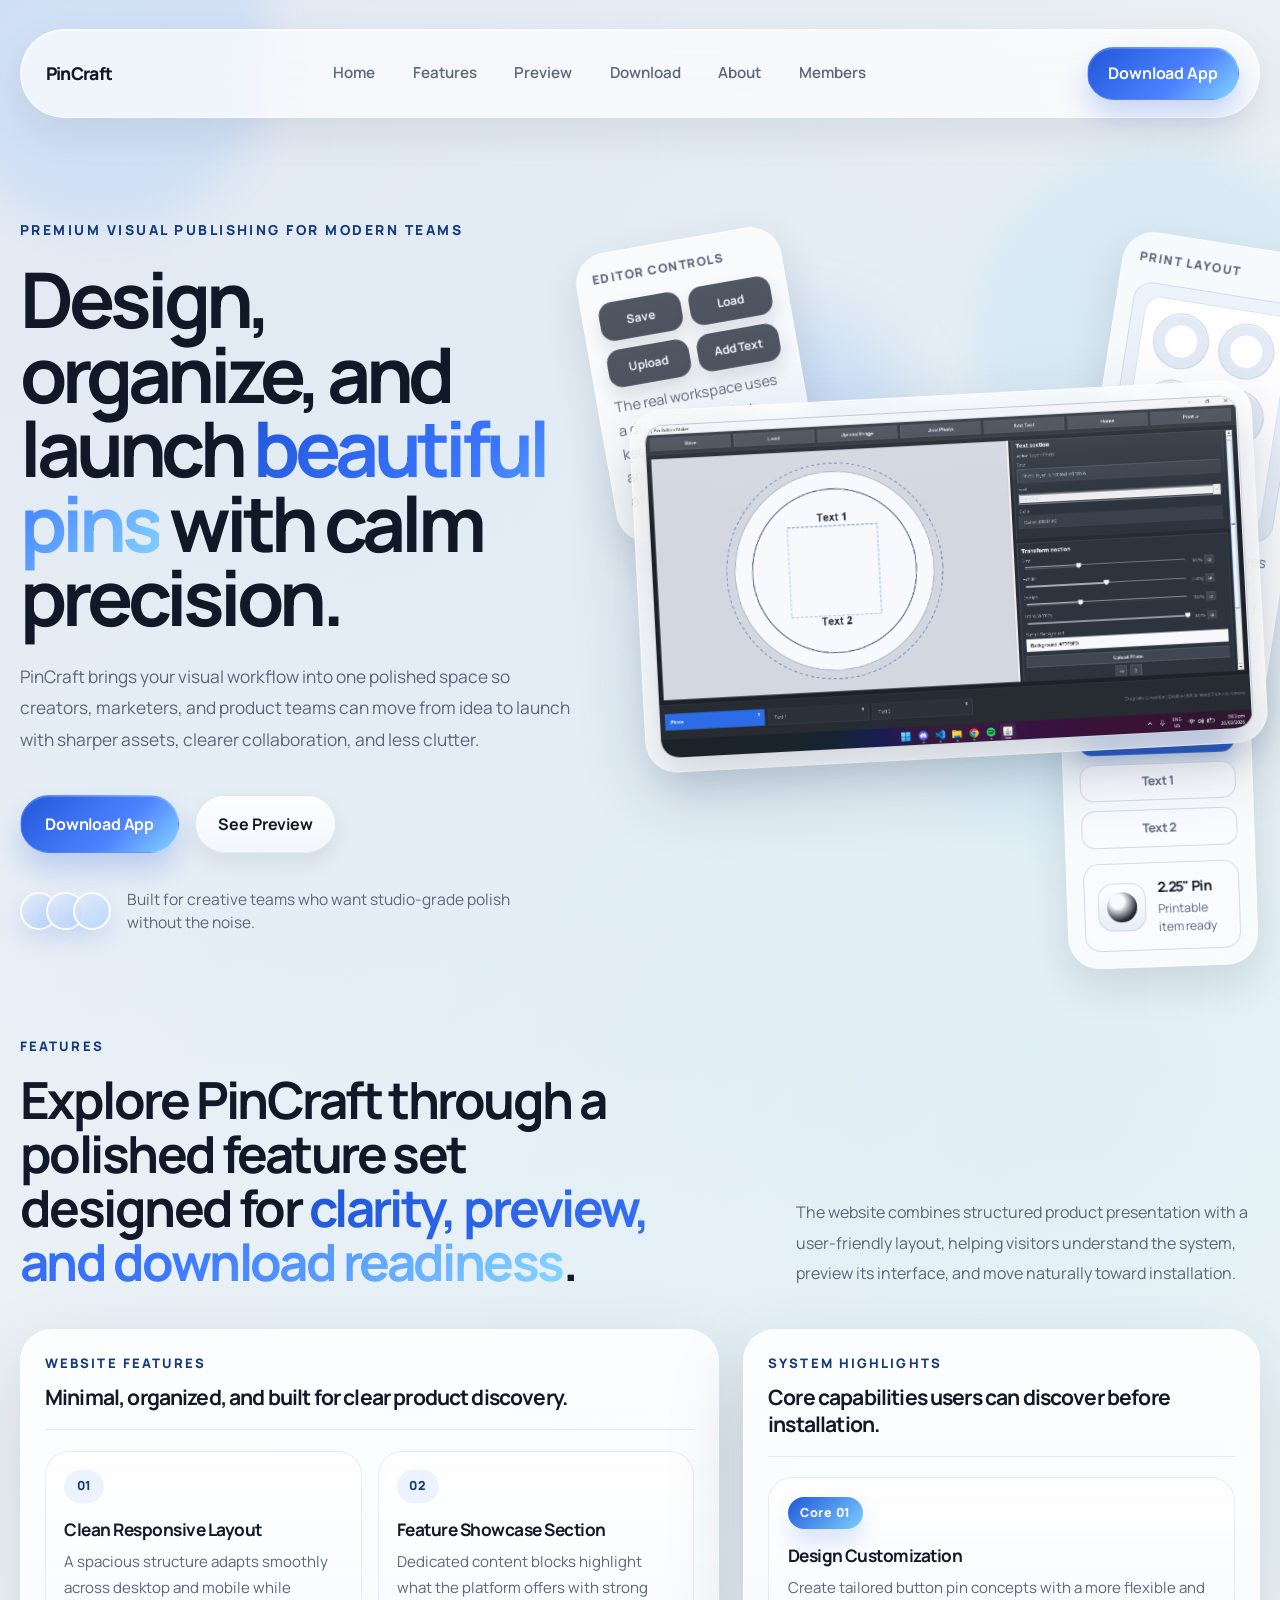
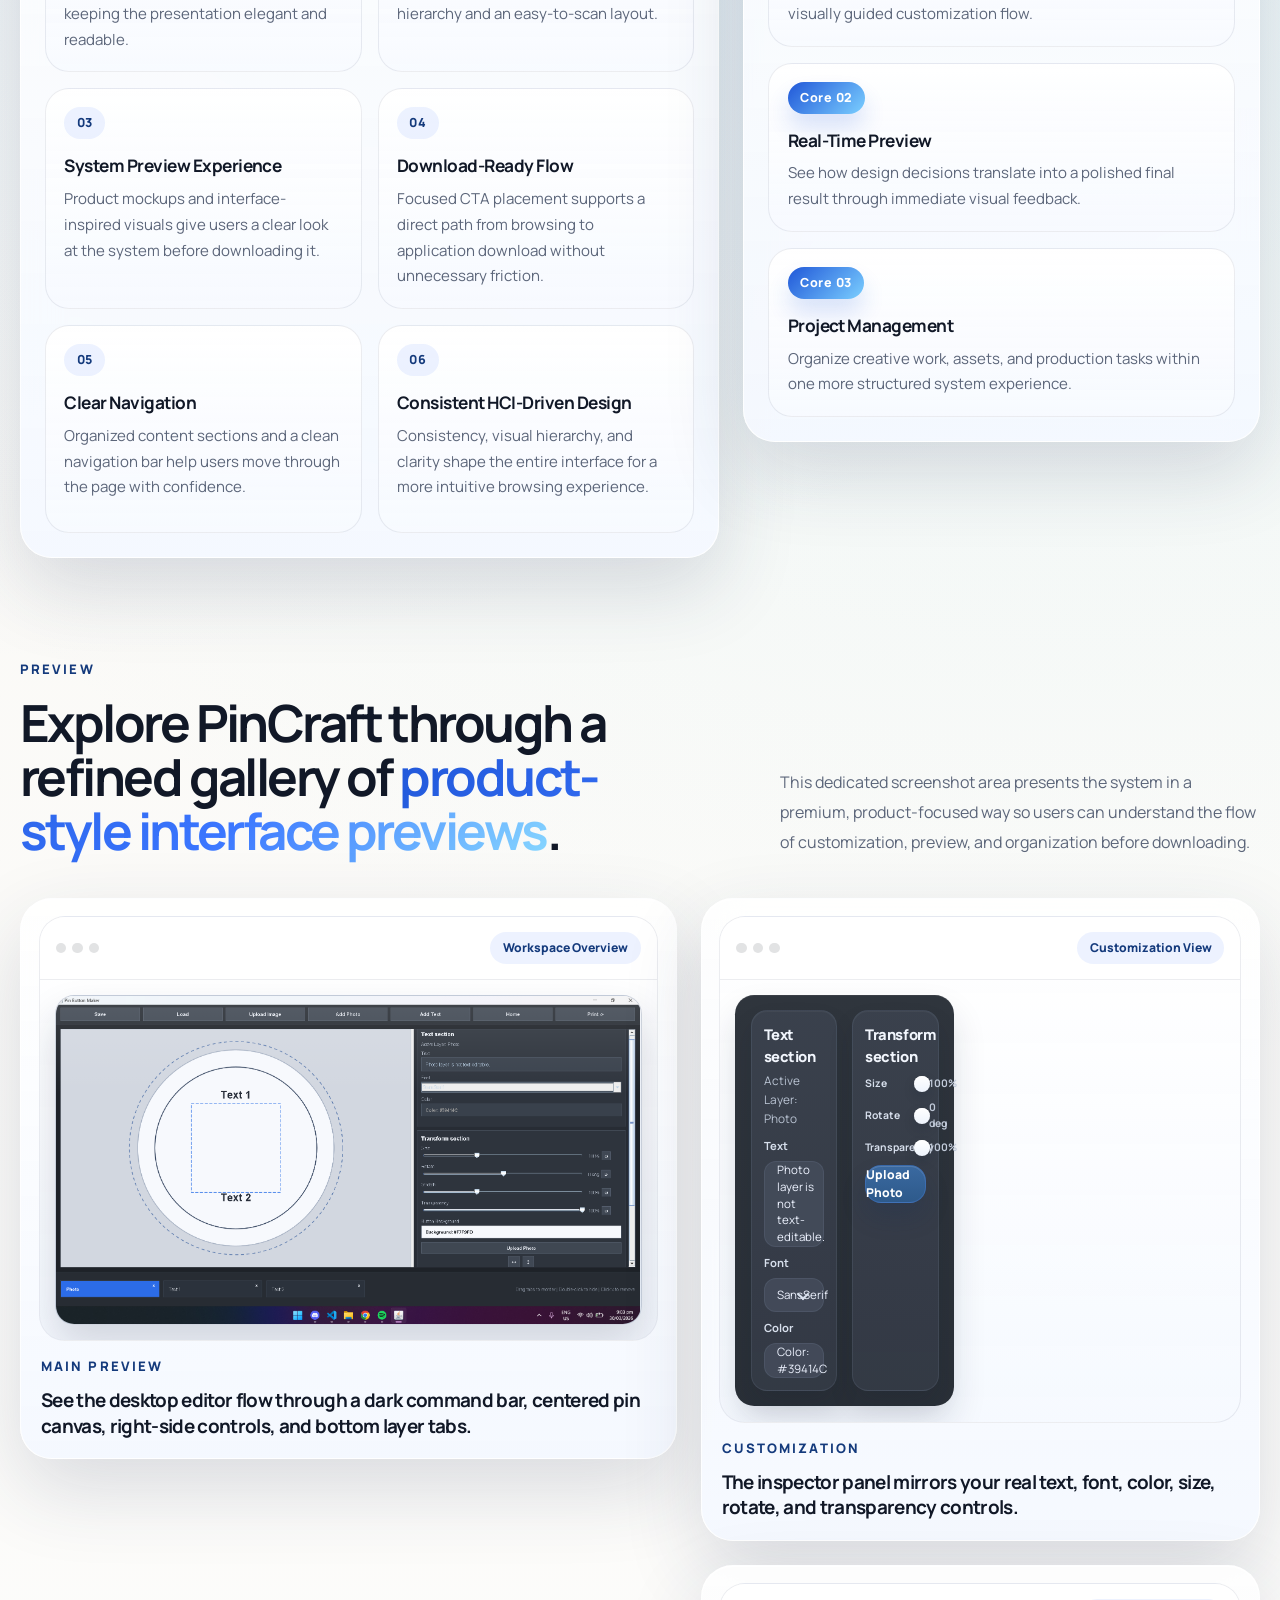
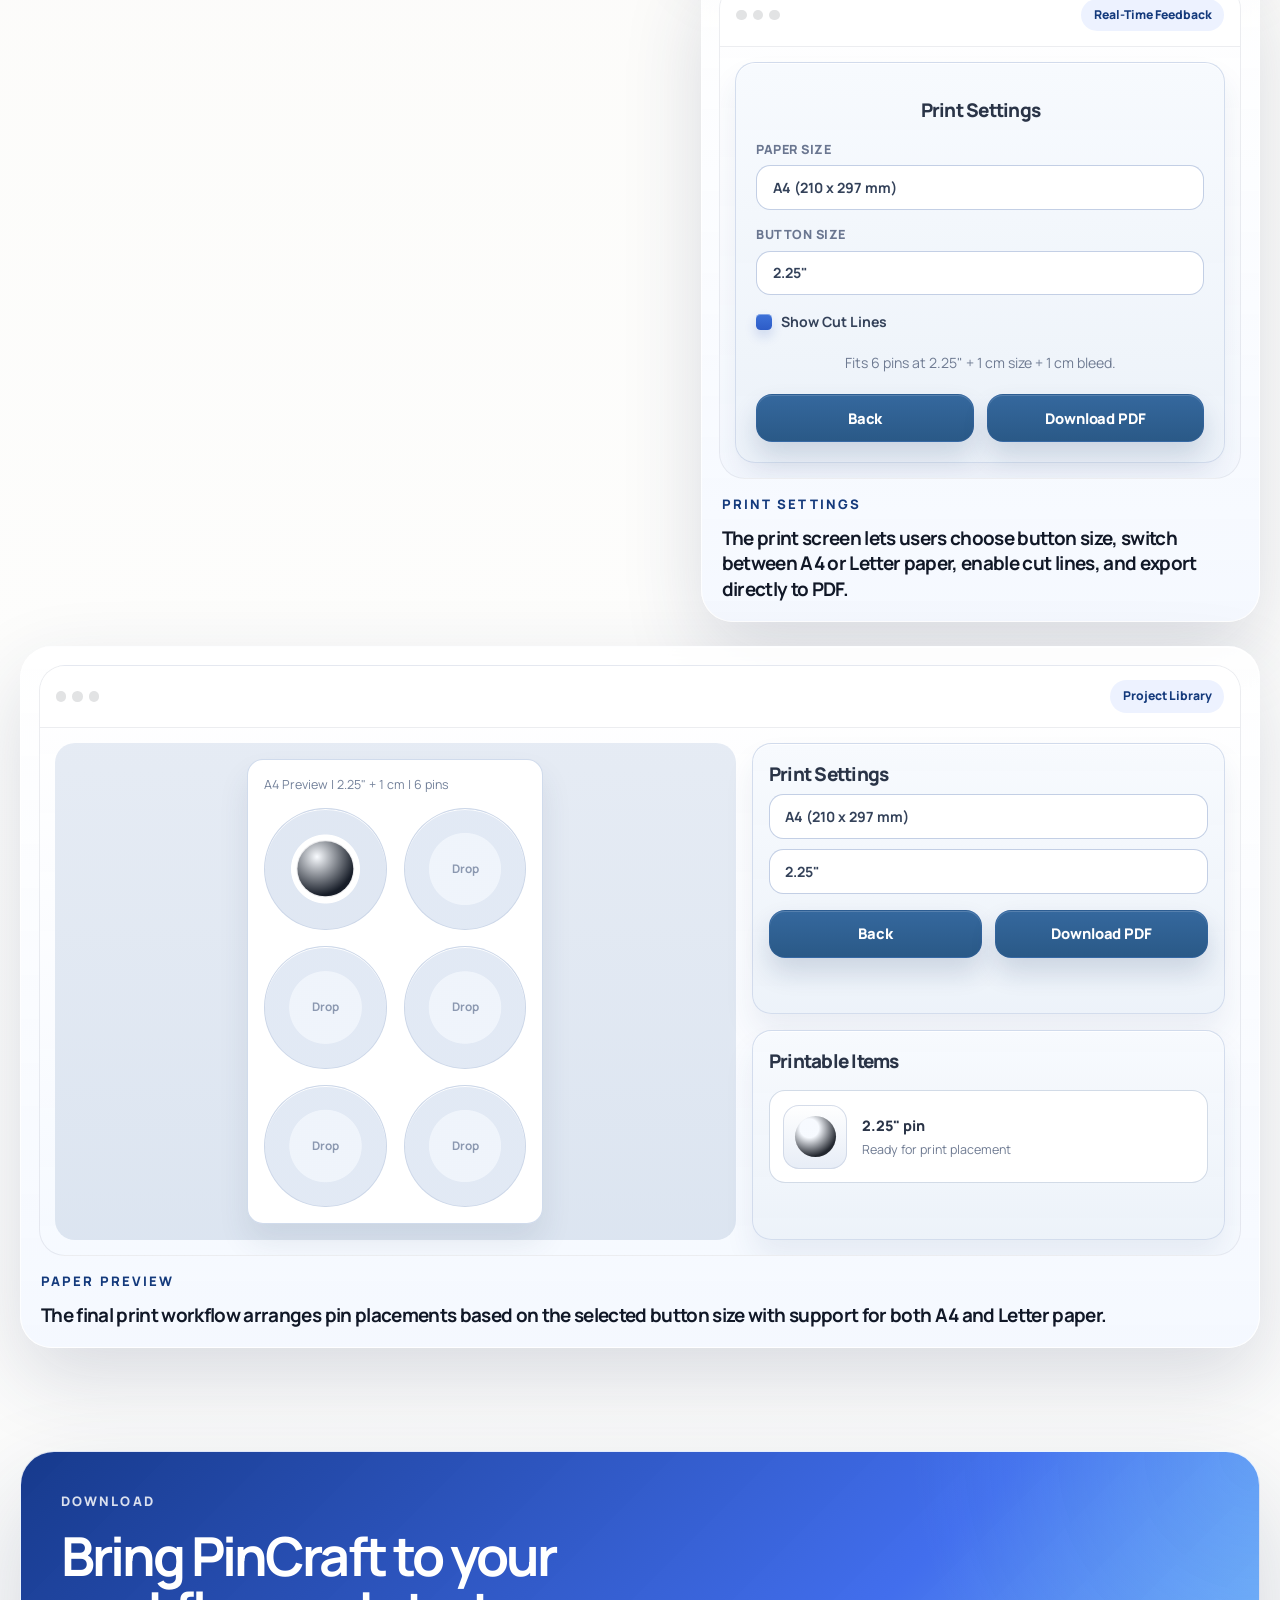
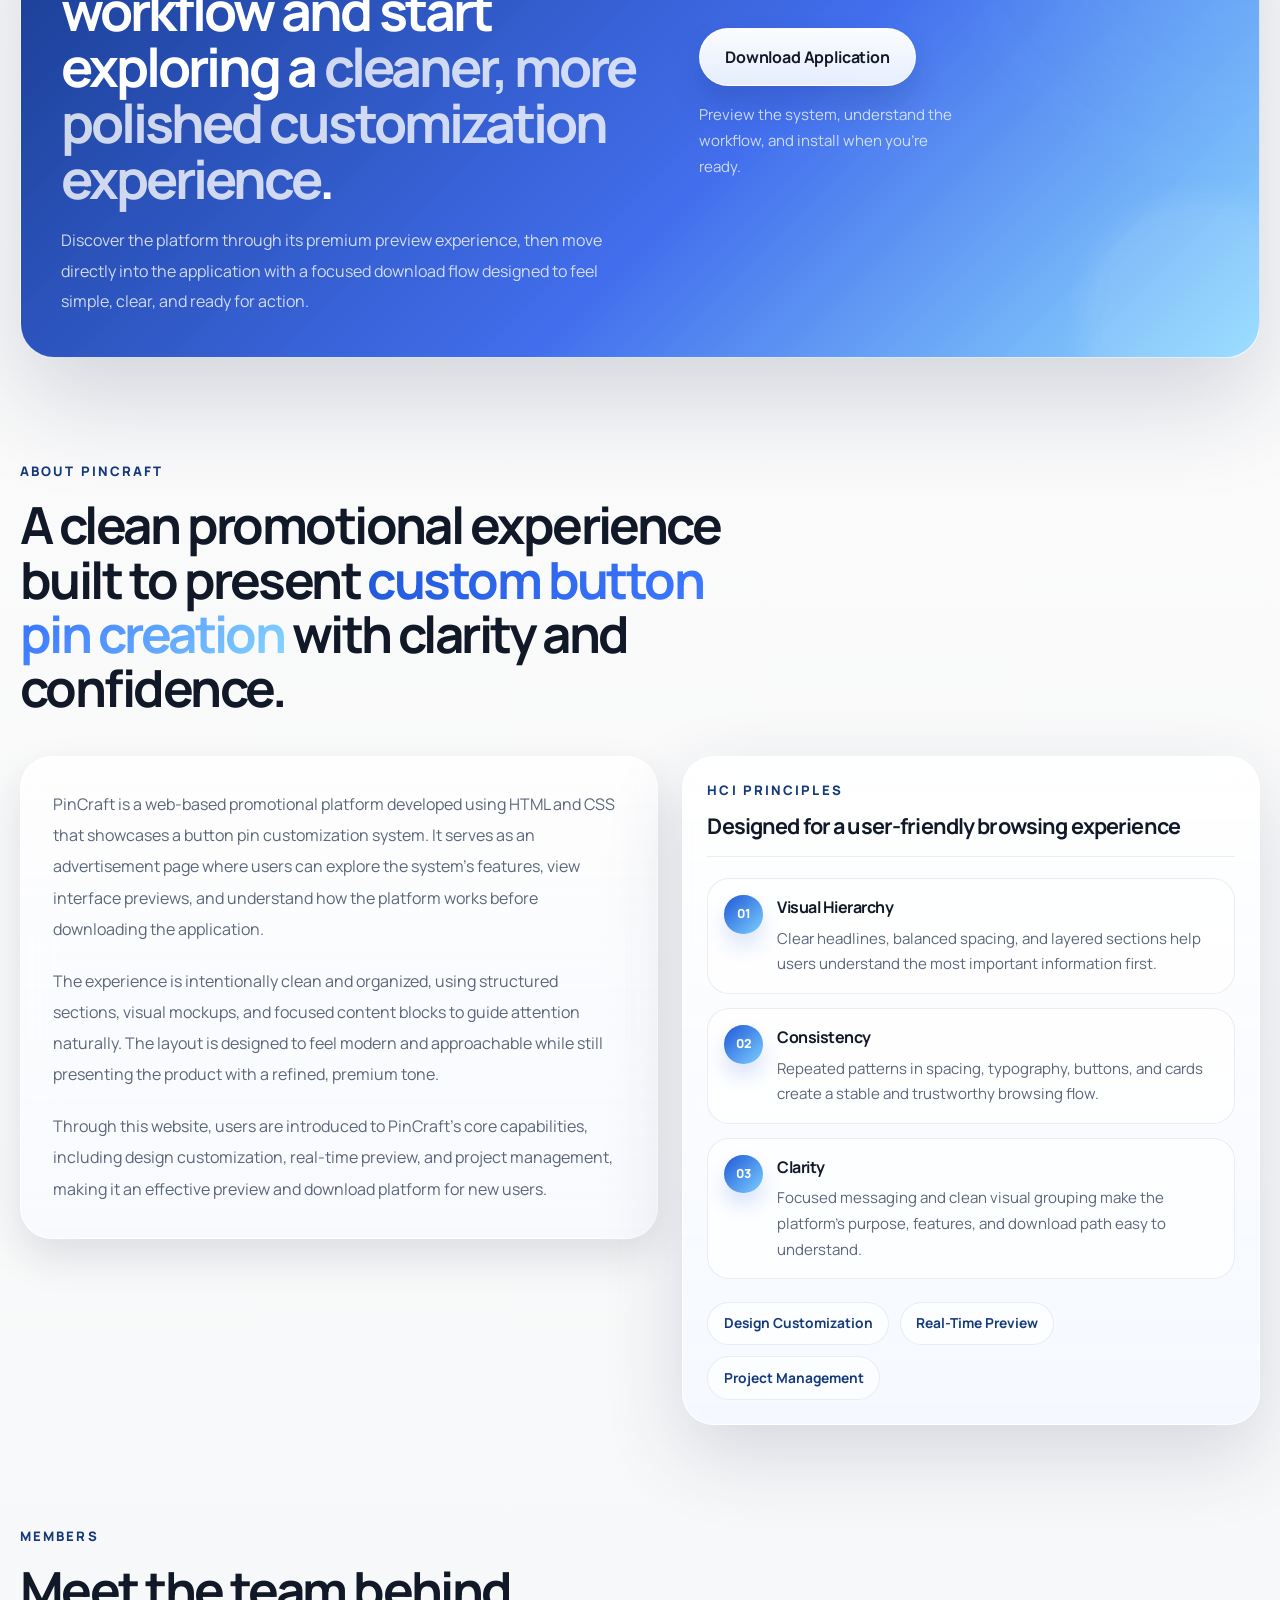
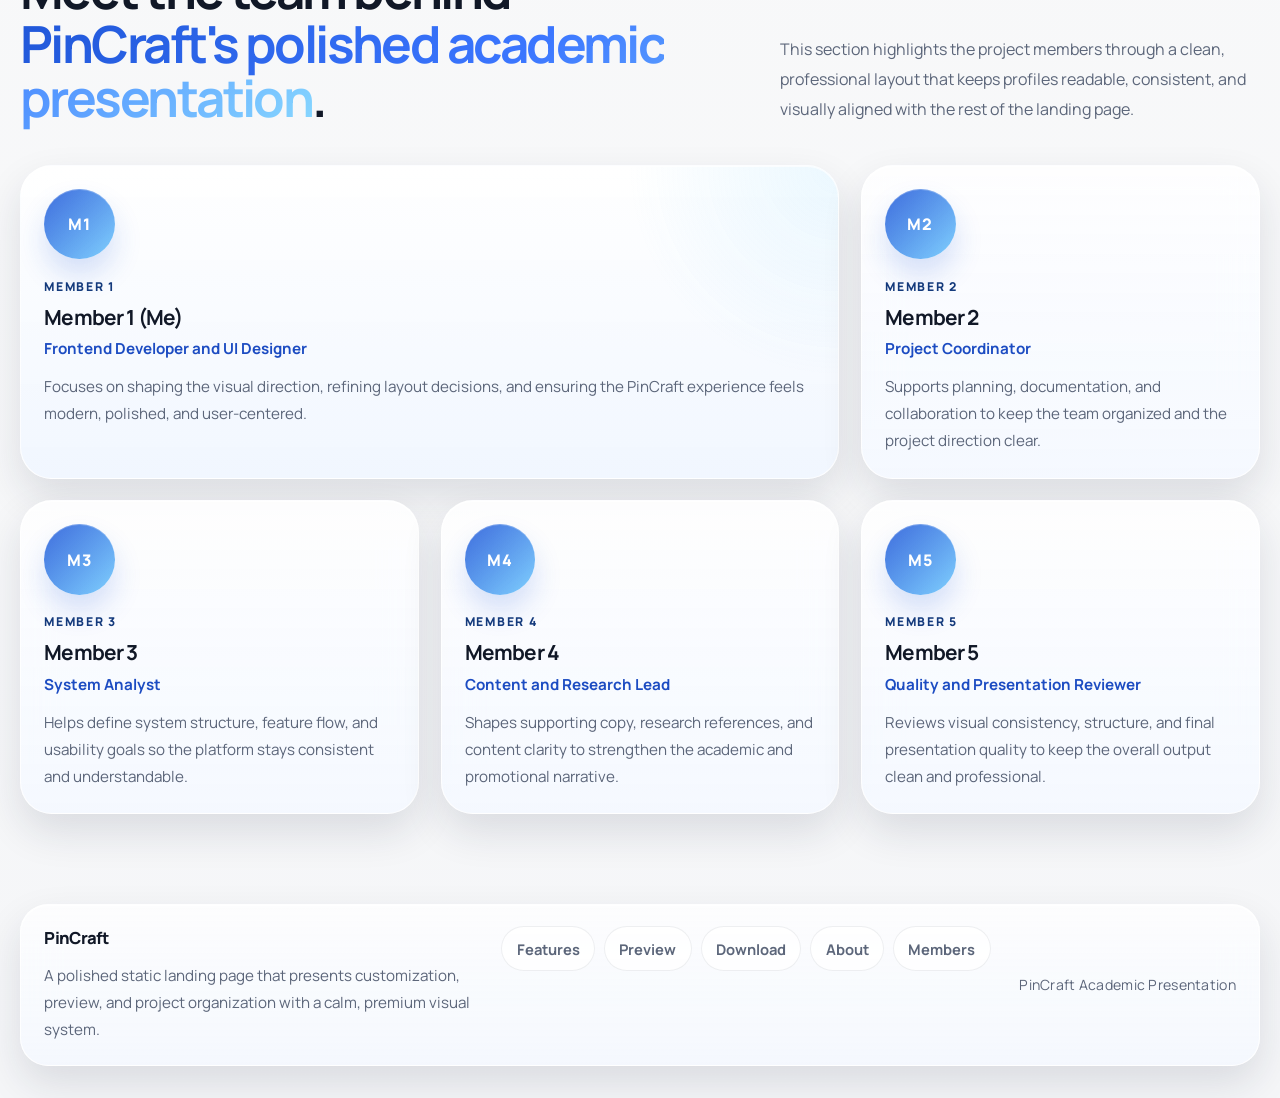
==== frontend/index.html @ 23d57d90 "first commit" ====
<!DOCTYPE html>
<html lang="en">
  <head>
    <meta charset="UTF-8" />
    <meta name="viewport" content="width=device-width, initial-scale=1.0" />
    <title>PinCraft | Premium Visual Publishing</title>
    <meta
      name="description"
      content="PinCraft helps creators and modern teams design, organize, and launch premium visual campaigns from one elegant workspace."
    />
    <link rel="preconnect" href="https://fonts.googleapis.com" />
    <link rel="preconnect" href="https://fonts.gstatic.com" crossorigin />
    <link
      href="https://fonts.googleapis.com/css2?family=Manrope:wght@400;500;600;700;800&display=swap"
      rel="stylesheet"
    />
    <link rel="stylesheet" href="styles.css" />
  </head>
  <body>
    <div class="page-shell">
      <div class="bg-orb orb-one" aria-hidden="true"></div>
      <div class="bg-orb orb-two" aria-hidden="true"></div>
      <div class="bg-grid" aria-hidden="true"></div>

      <header class="site-header">
        <nav class="navbar" aria-label="Primary">
          <a class="brand" href="#home" aria-label="PinCraft home">PinCraft</a>

          <div class="nav-links">
            <a href="#home">Home</a>
            <a href="#features">Features</a>
            <a href="#preview">Preview</a>
            <a href="#download">Download</a>
            <a href="#about">About</a>
            <a href="#members">Members</a>
          </div>

          <a class="btn btn-nav" href="#download">Download App</a>
        </nav>
      </header>

      <main>
        <section class="hero" id="home">
          <div class="hero-copy">
            <p class="eyebrow">Premium visual publishing for modern teams</p>

            <h1>
              Design, organize, and launch
              <span>beautiful pins</span>
              with calm precision.
            </h1>

            <p class="hero-text">
              PinCraft brings your visual workflow into one polished space so
              creators, marketers, and product teams can move from idea to
              launch with sharper assets, clearer collaboration, and less
              clutter.
            </p>

            <div class="hero-actions">
              <a class="btn btn-primary" href="#download">Download App</a>
              <a class="btn btn-secondary" href="#preview">See Preview</a>
            </div>

            <div class="hero-proof">
              <div class="proof-stack" aria-hidden="true">
                <span></span>
                <span></span>
                <span></span>
              </div>
              <p>Built for creative teams who want studio-grade polish without the noise.</p>
            </div>
          </div>

          <div class="hero-visual" aria-label="PinCraft app preview">
            <div class="preview-ambient ambient-one" aria-hidden="true"></div>
            <div class="preview-ambient ambient-two" aria-hidden="true"></div>

            <article class="preview-layer preview-card preview-card-templates">
              <p class="card-kicker">Editor Controls</p>
              <div class="toolbar-mini-grid" aria-hidden="true">
                <span>Save</span>
                <span>Load</span>
                <span>Upload</span>
                <span>Add Text</span>
              </div>
              <figure class="preview-card-reveal">
                <img
                  class="preview-card-reveal-image"
                  src="assets/pin-button-maker-editor-preview.png"
                  alt="Full Pin Button Maker desktop editor layout"
                />
              </figure>
              <p class="card-note">
                The real workspace uses a dark utility bar that keeps editing,
                upload, and print actions visible at a glance.
              </p>
            </article>

            <article class="preview-layer preview-main">
              <figure class="desktop-preview-image-shell desktop-preview-image-shell-hero">
                <img
                  class="system-screenshot system-screenshot-editor"
                  src="assets/pin-button-maker-editor-preview.png"
                  alt="Pin Button Maker desktop editor preview showing the pin canvas, toolbar, layer tabs, and right-side transform controls"
                />
              </figure>
            </article>

            <article class="preview-layer preview-card preview-card-insights">
              <p class="card-kicker">Print Layout</p>
              <div class="sheet-mini" aria-hidden="true">
                <div class="sheet-mini-inner">
                  <span class="sheet-mini-pin"></span>
                  <span class="sheet-mini-pin"></span>
                  <span class="sheet-mini-pin"></span>
                  <span class="sheet-mini-pin"></span>
                  <span class="sheet-mini-pin"></span>
                  <span class="sheet-mini-pin"></span>
                </div>
              </div>
              <figure class="preview-card-reveal">
                <img
                  class="preview-card-reveal-image"
                  src="assets/pin-button-maker-editor-preview.png"
                  alt="Full Pin Button Maker desktop editor layout"
                />
              </figure>
              <p class="card-note">
                The print screen arranges the layout based on the selected
                button size, and users can choose either A4 or Letter paper
                before export.
              </p>
            </article>

            <article class="preview-layer preview-card preview-card-library">
              <p class="card-kicker">Layer Tabs</p>
              <div class="tab-mini-list" aria-hidden="true">
                <span class="active">Photo</span>
                <span>Text 1</span>
                <span>Text 2</span>
              </div>
              <div class="printable-item-mini">
                <span class="printable-thumb" aria-hidden="true"></span>
                <div>
                  <strong>2.25" Pin</strong>
                  <small>Printable item ready</small>
                </div>
              </div>
              <figure class="preview-card-reveal">
                <img
                  class="preview-card-reveal-image"
                  src="assets/pin-button-maker-editor-preview.png"
                  alt="Full Pin Button Maker desktop editor layout"
                />
              </figure>
            </article>
          </div>
        </section>

        <section class="features-section" id="features">
          <div class="features-intro">
            <div>
              <p class="section-kicker">Features</p>
              <h2>
                Explore PinCraft through a polished feature set designed for
                <span>clarity, preview, and download readiness</span>.
              </h2>
            </div>

            <p class="features-lead">
              The website combines structured product presentation with a
              user-friendly layout, helping visitors understand the system,
              preview its interface, and move naturally toward installation.
            </p>
          </div>

          <div class="feature-showcase">
            <div class="feature-board">
              <div class="feature-board-head">
                <p class="panel-kicker">Website Features</p>
                <strong>Minimal, organized, and built for clear product discovery.</strong>
              </div>

              <div class="feature-grid">
                <article class="feature-card">
                  <span class="feature-index">01</span>
                  <h3>Clean Responsive Layout</h3>
                  <p>
                    A spacious structure adapts smoothly across desktop and
                    mobile while keeping the presentation elegant and readable.
                  </p>
                </article>

                <article class="feature-card">
                  <span class="feature-index">02</span>
                  <h3>Feature Showcase Section</h3>
                  <p>
                    Dedicated content blocks highlight what the platform offers
                    with strong hierarchy and an easy-to-scan layout.
                  </p>
                </article>

                <article class="feature-card">
                  <span class="feature-index">03</span>
                  <h3>System Preview Experience</h3>
                  <p>
                    Product mockups and interface-inspired visuals give users a
                    clear look at the system before downloading it.
                  </p>
                </article>

                <article class="feature-card">
                  <span class="feature-index">04</span>
                  <h3>Download-Ready Flow</h3>
                  <p>
                    Focused CTA placement supports a direct path from browsing
                    to application download without unnecessary friction.
                  </p>
                </article>

                <article class="feature-card">
                  <span class="feature-index">05</span>
                  <h3>Clear Navigation</h3>
                  <p>
                    Organized content sections and a clean navigation bar help
                    users move through the page with confidence.
                  </p>
                </article>

                <article class="feature-card">
                  <span class="feature-index">06</span>
                  <h3>Consistent HCI-Driven Design</h3>
                  <p>
                    Consistency, visual hierarchy, and clarity shape the entire
                    interface for a more intuitive browsing experience.
                  </p>
                </article>
              </div>
            </div>

            <aside class="highlight-board" aria-label="PinCraft system highlights">
              <div class="feature-board-head">
                <p class="panel-kicker">System Highlights</p>
                <strong>Core capabilities users can discover before installation.</strong>
              </div>

              <div class="highlight-grid">
                <article class="highlight-card">
                  <span class="highlight-chip">Core 01</span>
                  <h3>Design Customization</h3>
                  <p>
                    Create tailored button pin concepts with a more flexible and
                    visually guided customization flow.
                  </p>
                </article>

                <article class="highlight-card">
                  <span class="highlight-chip">Core 02</span>
                  <h3>Real-Time Preview</h3>
                  <p>
                    See how design decisions translate into a polished final
                    result through immediate visual feedback.
                  </p>
                </article>

                <article class="highlight-card">
                  <span class="highlight-chip">Core 03</span>
                  <h3>Project Management</h3>
                  <p>
                    Organize creative work, assets, and production tasks within
                    one more structured system experience.
                  </p>
                </article>
              </div>
            </aside>
          </div>
        </section>

        <section class="preview-section" id="preview">
          <div class="preview-section-intro">
            <div>
              <p class="section-kicker">Preview</p>
              <h2>
                Explore PinCraft through a refined gallery of
                <span>product-style interface previews</span>.
              </h2>
            </div>

            <p class="preview-section-lead">
              This dedicated screenshot area presents the system in a premium,
              product-focused way so users can understand the flow of
              customization, preview, and organization before downloading.
            </p>
          </div>

          <div class="preview-gallery">
            <article class="screenshot-card screenshot-card-featured">
              <div class="screenshot-frame">
                <div class="screenshot-topbar">
                  <div class="screenshot-dots" aria-hidden="true">
                    <span></span>
                    <span></span>
                    <span></span>
                  </div>
                  <div class="screenshot-pill">Workspace Overview</div>
                </div>

                <div class="screenshot-body screenshot-body-workspace">
                  <figure class="desktop-preview-image-shell desktop-preview-image-shell-featured">
                    <img
                      class="system-screenshot system-screenshot-editor"
                      src="assets/pin-button-maker-editor-preview.png"
                      alt="Pin Button Maker desktop editor preview showing the pin canvas, toolbar, layer tabs, and right-side transform controls"
                    />
                  </figure>
                </div>
              </div>

              <div class="screenshot-copy">
                <p class="panel-kicker">Main Preview</p>
                <h3>See the desktop editor flow through a dark command bar, centered pin canvas, right-side controls, and bottom layer tabs.</h3>
              </div>
            </article>

            <article class="screenshot-card screenshot-card-custom">
              <div class="screenshot-frame">
                <div class="screenshot-topbar">
                  <div class="screenshot-dots" aria-hidden="true">
                    <span></span>
                    <span></span>
                    <span></span>
                  </div>
                  <div class="screenshot-pill">Customization View</div>
                </div>

                <div class="screenshot-body screenshot-body-custom">
                  <div class="inspector-focus-shot">
                    <div class="inspector-block">
                      <h3>Text section</h3>
                      <p>Active Layer: Photo</p>
                      <span class="inspector-label">Text</span>
                      <span class="inspector-field">Photo layer is not text-editable.</span>
                      <span class="inspector-label">Font</span>
                      <span class="inspector-select">SansSerif</span>
                      <span class="inspector-label">Color</span>
                      <span class="inspector-field">Color: #39414C</span>
                    </div>

                    <div class="inspector-block">
                      <h3>Transform section</h3>
                      <div class="inspector-slider-row">
                        <label>Size</label>
                        <span class="inspector-slider slider-size"></span>
                        <small>100%</small>
                      </div>
                      <div class="inspector-slider-row">
                        <label>Rotate</label>
                        <span class="inspector-slider slider-rotate"></span>
                        <small>0 deg</small>
                      </div>
                      <div class="inspector-slider-row">
                        <label>Transparency</label>
                        <span class="inspector-slider slider-transparency"></span>
                        <small>100%</small>
                      </div>
                      <span class="inspector-button">Upload Photo</span>
                    </div>
                  </div>
                </div>
              </div>

              <div class="screenshot-copy">
                <p class="panel-kicker">Customization</p>
                <h3>The inspector panel mirrors your real text, font, color, size, rotate, and transparency controls.</h3>
              </div>
            </article>

            <article class="screenshot-card screenshot-card-realtime">
              <div class="screenshot-frame">
                <div class="screenshot-topbar">
                  <div class="screenshot-dots" aria-hidden="true">
                    <span></span>
                    <span></span>
                    <span></span>
                  </div>
                  <div class="screenshot-pill">Real-Time Feedback</div>
                </div>

                <div class="screenshot-body screenshot-body-stats">
                  <div class="print-settings-shot">
                    <strong>Print Settings</strong>
                    <span class="settings-label">Paper Size</span>
                    <span class="settings-field">A4 (210 x 297 mm)</span>
                    <span class="settings-label">Button Size</span>
                    <span class="settings-field">2.25"</span>
                    <span class="settings-check">Show Cut Lines</span>
                    <p>Fits 6 pins at 2.25" + 1 cm size + 1 cm bleed.</p>
                    <div class="settings-buttons">
                      <span>Back</span>
                      <span>Download PDF</span>
                    </div>
                  </div>
                </div>
              </div>

              <div class="screenshot-copy">
                <p class="panel-kicker">Print Settings</p>
                <h3>The print screen lets users choose button size, switch between A4 or Letter paper, enable cut lines, and export directly to PDF.</h3>
              </div>
            </article>

            <article class="screenshot-card screenshot-card-library">
              <div class="screenshot-frame">
                <div class="screenshot-topbar">
                  <div class="screenshot-dots" aria-hidden="true">
                    <span></span>
                    <span></span>
                    <span></span>
                  </div>
                  <div class="screenshot-pill">Project Library</div>
                </div>

                <div class="screenshot-body screenshot-body-library">
                  <div class="a4-preview-shot">
                    <div class="a4-paper-stage">
                      <div class="a4-paper-sheet">
                        <p class="paper-caption">A4 Preview | 2.25" + 1 cm | 6 pins</p>
                        <div class="a4-pin-grid" aria-hidden="true">
                          <span class="a4-pin a4-pin-filled"></span>
                          <span class="a4-pin"></span>
                          <span class="a4-pin"></span>
                          <span class="a4-pin"></span>
                          <span class="a4-pin"></span>
                          <span class="a4-pin"></span>
                        </div>
                      </div>
                    </div>

                    <div class="a4-settings-panel">
                      <div class="a4-settings-card">
                        <strong>Print Settings</strong>
                        <span class="settings-field">A4 (210 x 297 mm)</span>
                        <span class="settings-field">2.25"</span>
                        <div class="settings-buttons">
                          <span>Back</span>
                          <span>Download PDF</span>
                        </div>
                      </div>

                      <div class="a4-settings-card">
                        <strong>Printable Items</strong>
                        <div class="printable-list-card">
                          <span class="printable-list-thumb"></span>
                          <div>
                            <span>2.25" pin</span>
                            <small>Ready for print placement</small>
                          </div>
                        </div>
                      </div>
                    </div>
                  </div>
                </div>
              </div>

              <div class="screenshot-copy">
                <p class="panel-kicker">Paper Preview</p>
                <h3>The final print workflow arranges pin placements based on the selected button size with support for both A4 and Letter paper.</h3>
              </div>
            </article>
          </div>
        </section>

        <section class="download-section" id="download">
          <div class="download-shell">
            <div class="download-copy">
              <p class="section-kicker">Download</p>
              <h2>
                Bring PinCraft to your workflow and start exploring a
                <span>cleaner, more polished customization experience</span>.
              </h2>
              <p class="download-text">
                Discover the platform through its premium preview experience,
                then move directly into the application with a focused download
                flow designed to feel simple, clear, and ready for action.
              </p>
            </div>

            <div class="download-actions">
              <a class="btn btn-download" href="#download">Download Application</a>
              <p class="download-note">
                Preview the system, understand the workflow, and install when
                you're ready.
              </p>
            </div>
          </div>
        </section>

        <section class="about-section" id="about">
          <div class="about-intro">
            <p class="section-kicker">About PinCraft</p>
            <h2>
              A clean promotional experience built to present
              <span>custom button pin creation</span>
              with clarity and confidence.
            </h2>
          </div>

          <div class="about-grid">
            <div class="about-copy">
              <p>
                PinCraft is a web-based promotional platform developed using
                HTML and CSS that showcases a button pin customization system.
                It serves as an advertisement page where users can explore the
                system's features, view interface previews, and understand how
                the platform works before downloading the application.
              </p>

              <p>
                The experience is intentionally clean and organized, using
                structured sections, visual mockups, and focused content blocks
                to guide attention naturally. The layout is designed to feel
                modern and approachable while still presenting the product with
                a refined, premium tone.
              </p>

              <p>
                Through this website, users are introduced to PinCraft's core
                capabilities, including design customization, real-time preview,
                and project management, making it an effective preview and
                download platform for new users.
              </p>
            </div>

            <aside class="about-panel" aria-label="PinCraft interface principles">
              <div class="about-panel-top">
                <p class="panel-kicker">HCI Principles</p>
                <strong>Designed for a user-friendly browsing experience</strong>
              </div>

              <div class="principles-list">
                <article class="principle-item">
                  <span class="principle-badge">01</span>
                  <div>
                    <h3>Visual Hierarchy</h3>
                    <p>
                      Clear headlines, balanced spacing, and layered sections
                      help users understand the most important information first.
                    </p>
                  </div>
                </article>

                <article class="principle-item">
                  <span class="principle-badge">02</span>
                  <div>
                    <h3>Consistency</h3>
                    <p>
                      Repeated patterns in spacing, typography, buttons, and
                      cards create a stable and trustworthy browsing flow.
                    </p>
                  </div>
                </article>

                <article class="principle-item">
                  <span class="principle-badge">03</span>
                  <div>
                    <h3>Clarity</h3>
                    <p>
                      Focused messaging and clean visual grouping make the
                      platform's purpose, features, and download path easy to
                      understand.
                    </p>
                  </div>
                </article>
              </div>

              <div class="about-capabilities">
                <span>Design Customization</span>
                <span>Real-Time Preview</span>
                <span>Project Management</span>
              </div>
            </aside>
          </div>
        </section>

        <section class="members-section" id="members">
          <div class="members-intro">
            <div>
              <p class="section-kicker">Members</p>
              <h2>
                Meet the team behind
                <span>PinCraft's polished academic presentation</span>.
              </h2>
            </div>

            <p class="members-lead">
              This section highlights the project members through a clean,
              professional layout that keeps profiles readable, consistent, and
              visually aligned with the rest of the landing page.
            </p>
          </div>

          <div class="members-grid">
            <article class="member-card member-card-featured">
              <div class="member-avatar" aria-hidden="true">M1</div>
              <div class="member-content">
                <p class="member-label">Member 1</p>
                <h3>Member 1 (Me)</h3>
                <p class="member-role">Frontend Developer and UI Designer</p>
                <p class="member-description">
                  Focuses on shaping the visual direction, refining layout
                  decisions, and ensuring the PinCraft experience feels modern,
                  polished, and user-centered.
                </p>
              </div>
            </article>

            <article class="member-card">
              <div class="member-avatar" aria-hidden="true">M2</div>
              <div class="member-content">
                <p class="member-label">Member 2</p>
                <h3>Member 2</h3>
                <p class="member-role">Project Coordinator</p>
                <p class="member-description">
                  Supports planning, documentation, and collaboration to keep
                  the team organized and the project direction clear.
                </p>
              </div>
            </article>

            <article class="member-card">
              <div class="member-avatar" aria-hidden="true">M3</div>
              <div class="member-content">
                <p class="member-label">Member 3</p>
                <h3>Member 3</h3>
                <p class="member-role">System Analyst</p>
                <p class="member-description">
                  Helps define system structure, feature flow, and usability
                  goals so the platform stays consistent and understandable.
                </p>
              </div>
            </article>

            <article class="member-card">
              <div class="member-avatar" aria-hidden="true">M4</div>
              <div class="member-content">
                <p class="member-label">Member 4</p>
                <h3>Member 4</h3>
                <p class="member-role">Content and Research Lead</p>
                <p class="member-description">
                  Shapes supporting copy, research references, and content
                  clarity to strengthen the academic and promotional narrative.
                </p>
              </div>
            </article>

            <article class="member-card">
              <div class="member-avatar" aria-hidden="true">M5</div>
              <div class="member-content">
                <p class="member-label">Member 5</p>
                <h3>Member 5</h3>
                <p class="member-role">Quality and Presentation Reviewer</p>
                <p class="member-description">
                  Reviews visual consistency, structure, and final presentation
                  quality to keep the overall output clean and professional.
                </p>
              </div>
            </article>
          </div>
        </section>
      </main>

      <footer class="site-footer">
        <div class="footer-shell">
          <div class="footer-brand">
            <a class="footer-mark" href="#home">PinCraft</a>
            <p>
              A polished static landing page that presents customization,
              preview, and project organization with a calm, premium visual
              system.
            </p>
          </div>

          <div class="footer-links" aria-label="Footer navigation">
            <a href="#features">Features</a>
            <a href="#preview">Preview</a>
            <a href="#download">Download</a>
            <a href="#about">About</a>
            <a href="#members">Members</a>
          </div>

          <p class="footer-meta">PinCraft Academic Presentation</p>
        </div>
      </footer>
    </div>
  </body>
</html>
---- frontend/styles.css ----
:root {
  --bg: #f6f3ee;
  --surface: rgba(255, 255, 255, 0.88);
  --surface-strong: #ffffff;
  --surface-glass: rgba(255, 255, 255, 0.74);
  --surface-panel: linear-gradient(180deg, rgba(255, 255, 255, 0.86), rgba(244, 248, 255, 0.92));
  --line: rgba(20, 33, 61, 0.08);
  --line-strong: rgba(20, 33, 61, 0.14);
  --line-soft: rgba(255, 255, 255, 0.82);
  --text: #111827;
  --muted: #5c667a;
  --accent: #4b7cff;
  --accent-soft: #7fc8ff;
  --accent-deep: #143a7c;
  --accent-ink: #1c4cc2;
  --shadow-sm: 0 14px 32px rgba(22, 35, 67, 0.08);
  --shadow-lg: 0 30px 80px rgba(35, 52, 88, 0.16);
  --shadow-md: 0 18px 40px rgba(23, 33, 59, 0.12);
  --shadow-xl: 0 42px 100px rgba(28, 45, 84, 0.18);
  --shadow-hover: 0 30px 60px rgba(23, 39, 80, 0.16);
  --radius-xl: 32px;
  --radius-lg: 24px;
  --content-width: 1280px;
  --section-space: clamp(4.5rem, 8vw, 7rem);
  --section-intro-gap: clamp(1.4rem, 3vw, 2rem);
}

*,
*::before,
*::after {
  box-sizing: border-box;
}

html {
  scroll-behavior: smooth;
}

body {
  margin: 0;
  min-width: 320px;
  background:
    radial-gradient(circle at top left, rgba(110, 161, 255, 0.16), transparent 30%),
    radial-gradient(circle at 85% 15%, rgba(137, 224, 255, 0.16), transparent 24%),
    linear-gradient(180deg, #f8f6f1 0%, #fdfdfc 52%, #f5f6f8 100%);
  color: var(--text);
  line-height: 1.5;
  font-family: "Manrope", "SF Pro Display", "Avenir Next", "Helvetica Neue", sans-serif;
  -webkit-font-smoothing: antialiased;
  text-rendering: optimizeLegibility;
}

a {
  color: inherit;
  text-decoration: none;
}

main {
  position: relative;
  z-index: 1;
}

section {
  scroll-margin-top: 7rem;
}

.page-shell {
  position: relative;
  overflow: hidden;
  isolation: isolate;
}

.bg-orb,
.bg-grid {
  position: absolute;
  pointer-events: none;
}

.bg-orb {
  border-radius: 50%;
  filter: blur(18px);
  z-index: -2;
}

.orb-one {
  top: -7rem;
  left: -4rem;
  width: 21rem;
  height: 21rem;
  background: rgba(130, 180, 255, 0.18);
}

.orb-two {
  top: 9rem;
  right: -5rem;
  width: 24rem;
  height: 24rem;
  background: rgba(127, 200, 255, 0.12);
}

.bg-grid {
  inset: 0;
  z-index: -3;
  opacity: 0.36;
  background-image:
    linear-gradient(rgba(17, 24, 39, 0.03) 1px, transparent 1px),
    linear-gradient(90deg, rgba(17, 24, 39, 0.03) 1px, transparent 1px);
  background-size: 82px 82px;
  mask-image: linear-gradient(180deg, rgba(0, 0, 0, 0.32), transparent 72%);
}

.site-header,
.hero {
  width: min(calc(100% - 2.5rem), var(--content-width));
  margin: 0 auto;
}

.site-header {
  padding-top: clamp(1.25rem, 2.5vw, 1.8rem);
}

.navbar {
  display: flex;
  align-items: center;
  justify-content: space-between;
  gap: 1rem 1.4rem;
  padding: 1.05rem 1.25rem 1.05rem 1.55rem;
  background: rgba(255, 255, 255, 0.68);
  border: 1px solid rgba(255, 255, 255, 0.74);
  border-radius: 999px;
  box-shadow:
    inset 0 1px 0 rgba(255, 255, 255, 0.78),
    0 16px 40px rgba(17, 24, 39, 0.08);
  backdrop-filter: blur(18px);
}

.brand {
  font-size: 1.1rem;
  font-weight: 800;
  letter-spacing: -0.04em;
}

.nav-links {
  display: flex;
  align-items: center;
  justify-content: center;
  gap: 0.35rem;
  flex-wrap: wrap;
}

.nav-links a {
  padding: 0.75rem 1rem;
  color: var(--muted);
  font-size: 0.95rem;
  font-weight: 600;
  border-radius: 999px;
  box-shadow: inset 0 0 0 1px transparent;
  transition:
    color 180ms ease,
    background-color 180ms ease,
    transform 180ms ease,
    box-shadow 180ms ease;
}

.nav-links a:hover,
.nav-links a:focus-visible {
  color: var(--text);
  background: rgba(255, 255, 255, 0.72);
  box-shadow: inset 0 0 0 1px rgba(20, 33, 61, 0.06);
  transform: translateY(-1px);
}

.btn {
  display: inline-flex;
  align-items: center;
  justify-content: center;
  min-height: 3.35rem;
  padding-inline: 1.3rem;
  border-radius: 999px;
  font-weight: 700;
  letter-spacing: -0.01em;
  transition:
    transform 180ms ease,
    box-shadow 180ms ease,
    background-color 180ms ease,
    border-color 180ms ease,
    color 180ms ease;
}

.btn:hover,
.btn:focus-visible {
  transform: translateY(-2px);
}

.btn-nav,
.btn-primary {
  color: #ffffff;
  border: 1px solid rgba(255, 255, 255, 0.18);
  background: linear-gradient(135deg, #2156d9 0%, #4e83ff 62%, #85d4ff 100%);
  box-shadow:
    inset 0 1px 0 rgba(255, 255, 255, 0.22),
    0 16px 28px rgba(33, 86, 217, 0.22);
}

.btn-nav {
  min-height: 3.2rem;
  padding: 0.85rem 1.28rem;
  white-space: nowrap;
}

.btn-primary {
  padding: 1rem 1.5rem;
}

.btn-secondary {
  padding: 0.98rem 1.4rem;
  color: var(--text);
  background: linear-gradient(180deg, rgba(255, 255, 255, 0.92), rgba(245, 248, 253, 0.82));
  border: 1px solid rgba(20, 33, 61, 0.09);
  box-shadow:
    inset 0 1px 0 rgba(255, 255, 255, 0.9),
    0 10px 22px rgba(22, 35, 67, 0.08);
}

.btn-nav:hover,
.btn-primary:hover,
.btn-nav:focus-visible,
.btn-primary:focus-visible {
  box-shadow: 0 20px 34px rgba(33, 86, 217, 0.28);
}

.btn-secondary:hover,
.btn-secondary:focus-visible {
  border-color: rgba(17, 24, 39, 0.14);
  background: rgba(255, 255, 255, 0.96);
  box-shadow:
    inset 0 1px 0 rgba(255, 255, 255, 0.95),
    0 14px 28px rgba(22, 35, 67, 0.1);
}

.hero {
  position: relative;
  display: grid;
  grid-template-columns: minmax(0, 0.94fr) minmax(520px, 1.06fr);
  align-items: center;
  gap: clamp(3rem, 5vw, 5.5rem);
  padding: clamp(5rem, 8vw, 7rem) 0 clamp(6rem, 8vw, 7.25rem);
}

.anchor-points {
  position: absolute;
  inset: 0;
  pointer-events: none;
}

.anchor-points span {
  position: absolute;
  top: 0;
}

.hero-copy {
  max-width: 40rem;
}

.eyebrow {
  margin: 0 0 1.35rem;
  color: var(--accent-deep);
  font-size: 0.86rem;
  font-weight: 800;
  letter-spacing: 0.18em;
  text-transform: uppercase;
}

.hero h1 {
  margin: 0;
  font-size: clamp(3.6rem, 6vw, 6.1rem);
  line-height: 0.97;
  letter-spacing: -0.065em;
}

.hero h1 span {
  background: linear-gradient(135deg, #2057d8 0%, #3b76ff 55%, #88d8ff 100%);
  -webkit-background-clip: text;
  background-clip: text;
  color: transparent;
}

.hero-text {
  margin: 1.65rem 0 0;
  max-width: 35rem;
  color: var(--muted);
  font-size: clamp(1.03rem, 1.35vw, 1.14rem);
  line-height: 1.82;
}

.hero-actions {
  display: flex;
  flex-wrap: wrap;
  gap: 1rem;
  margin-top: 2.45rem;
}

.hero-proof {
  display: flex;
  align-items: center;
  gap: 1rem;
  margin-top: 2.2rem;
  color: var(--muted);
  font-size: 0.97rem;
}

.hero-proof p {
  margin: 0;
  max-width: 24rem;
}

.proof-stack {
  display: flex;
  align-items: center;
  min-width: 4.75rem;
}

.proof-stack span {
  width: 2.4rem;
  height: 2.4rem;
  margin-left: -0.75rem;
  border: 2px solid rgba(255, 255, 255, 0.9);
  border-radius: 50%;
  background:
    linear-gradient(145deg, rgba(255, 255, 255, 0.8), rgba(207, 223, 255, 0.5)),
    linear-gradient(135deg, rgba(33, 86, 217, 0.52), rgba(127, 200, 255, 0.58));
  box-shadow: 0 10px 25px rgba(33, 86, 217, 0.12);
}

.proof-stack span:first-child {
  margin-left: 0;
}

.hero-visual {
  position: relative;
  min-height: 44rem;
  display: flex;
  align-items: center;
  justify-content: center;
  isolation: isolate;
}

.preview-ambient {
  position: absolute;
  border-radius: 50%;
  filter: blur(32px);
  pointer-events: none;
  z-index: 0;
}

.ambient-one {
  inset: 13% auto auto 6%;
  width: 15rem;
  height: 15rem;
  background: rgba(111, 170, 255, 0.2);
}

.ambient-two {
  inset: auto 8% 14% auto;
  width: 17rem;
  height: 17rem;
  background: rgba(152, 226, 255, 0.16);
}

.preview-layer {
  position: absolute;
  border: 1px solid var(--line-soft);
  border-radius: var(--radius-xl);
  background: var(--surface-glass);
  backdrop-filter: blur(18px);
  box-shadow: 0 24px 70px rgba(26, 43, 80, 0.14);
}

.preview-main {
  position: relative;
  width: min(100%, 44rem);
  padding: 0.85rem;
  transform: rotate(-3deg);
  z-index: 3;
  transition:
    transform 320ms ease,
    opacity 320ms ease,
    box-shadow 320ms ease,
    filter 320ms ease;
}

.device-shell {
  overflow: hidden;
  border: 1px solid var(--line);
  border-radius: calc(var(--radius-xl) - 6px);
  background:
    linear-gradient(180deg, rgba(251, 252, 255, 0.97), rgba(246, 248, 252, 0.93));
  box-shadow:
    inset 0 1px 0 rgba(255, 255, 255, 0.9),
    0 20px 40px rgba(19, 35, 73, 0.08);
}

.device-topbar {
  display: flex;
  align-items: center;
  justify-content: space-between;
  gap: 0.85rem;
  padding: 0.95rem 1rem;
  border-bottom: 1px solid var(--line);
  background: rgba(255, 255, 255, 0.72);
}

.device-dots {
  display: flex;
  gap: 0.4rem;
}

.device-dots span {
  width: 0.68rem;
  height: 0.68rem;
  border-radius: 50%;
  background: rgba(17, 24, 39, 0.12);
}

.device-search {
  flex: 1;
  max-width: 15rem;
  padding: 0.68rem 0.95rem;
  border-radius: 999px;
  background: rgba(17, 24, 39, 0.05);
  color: var(--muted);
  font-size: 0.85rem;
  font-weight: 600;
  text-align: center;
}

.device-chip,
.workspace-badge,
.status-pill {
  display: inline-flex;
  align-items: center;
  justify-content: center;
  border-radius: 999px;
  font-size: 0.78rem;
  font-weight: 800;
  white-space: nowrap;
}

.device-chip {
  padding: 0.62rem 0.82rem;
  background: rgba(85, 124, 255, 0.1);
  color: #1b4fd2;
}

.device-body {
  display: grid;
  grid-template-columns: 4.8rem minmax(0, 1fr);
  min-height: 31rem;
}

.device-sidebar {
  display: flex;
  flex-direction: column;
  align-items: center;
  gap: 0.8rem;
  padding: 1rem 0.75rem;
  background: linear-gradient(180deg, rgba(245, 249, 255, 0.9), rgba(236, 239, 246, 0.75));
  border-right: 1px solid rgba(17, 24, 39, 0.05);
}

.sidebar-mark {
  display: grid;
  place-items: center;
  width: 2.2rem;
  height: 2.2rem;
  border-radius: 14px;
  color: #ffffff;
  font-weight: 800;
  background: linear-gradient(135deg, #2057d8, #7bcfff);
}

.sidebar-rail {
  width: 2.5rem;
  height: 0.68rem;
  border-radius: 999px;
  background: rgba(17, 24, 39, 0.11);
}

.sidebar-rail.active {
  background: linear-gradient(135deg, #2057d8, #7bcfff);
}

.sidebar-rail.short {
  width: 1.7rem;
}

.device-content {
  padding: 1.5rem;
}

.device-header {
  display: flex;
  align-items: flex-start;
  justify-content: space-between;
  gap: 1rem;
  margin-bottom: 1.35rem;
}

.workspace-label,
.panel-label,
.card-kicker {
  margin: 0;
  color: var(--muted);
  font-size: 0.76rem;
  font-weight: 800;
  letter-spacing: 0.12em;
  text-transform: uppercase;
}

.device-header h2 {
  margin: 0.35rem 0 0;
  font-size: 1.6rem;
  line-height: 1.1;
  letter-spacing: -0.04em;
}

.workspace-badge {
  padding: 0.65rem 0.9rem;
  background: rgba(85, 124, 255, 0.1);
  color: #1b4fd2;
}

.showcase-grid {
  display: grid;
  grid-template-columns: minmax(0, 1.16fr) minmax(0, 0.84fr);
  gap: 1rem;
}

.showcase-panel {
  border: 1px solid var(--line);
  border-radius: var(--radius-lg);
  background: rgba(255, 255, 255, 0.72);
  overflow: hidden;
  box-shadow: inset 0 1px 0 rgba(255, 255, 255, 0.42);
}

.showcase-poster {
  grid-row: span 2;
  display: flex;
  flex-direction: column;
  padding: 1rem;
  color: #ffffff;
  background:
    linear-gradient(165deg, rgba(18, 54, 138, 0.98), rgba(68, 119, 255, 0.94) 58%, rgba(132, 214, 255, 0.9));
  box-shadow: inset 0 1px 0 rgba(255, 255, 255, 0.18);
}

.poster-media {
  position: relative;
  min-height: 17rem;
  padding: 1rem;
  border-radius: 22px;
  background:
    linear-gradient(180deg, rgba(255, 255, 255, 0.16), rgba(255, 255, 255, 0.06)),
    linear-gradient(135deg, rgba(255, 255, 255, 0.12), rgba(255, 255, 255, 0));
}

.poster-badge {
  display: inline-flex;
  align-items: center;
  justify-content: center;
  padding: 0.45rem 0.78rem;
  border-radius: 999px;
  background: rgba(255, 255, 255, 0.16);
  font-size: 0.8rem;
  font-weight: 700;
}

.poster-art {
  display: grid;
  grid-template-columns: 1.18fr 0.82fr;
  grid-template-rows: 1fr 1fr;
  gap: 0.85rem;
  height: calc(100% - 2.4rem);
  margin-top: 1rem;
}

.poster-art span {
  border-radius: 18px;
  box-shadow:
    inset 0 1px 0 rgba(255, 255, 255, 0.22),
    0 18px 30px rgba(20, 36, 77, 0.18);
}

.poster-art span:nth-child(1) {
  grid-row: 1 / span 2;
  background:
    linear-gradient(180deg, rgba(255, 255, 255, 0.26), rgba(255, 255, 255, 0.06)),
    linear-gradient(160deg, #f4efe7 0%, #d7dce6 48%, #8fc8ff 100%);
}

.poster-art span:nth-child(2) {
  background:
    linear-gradient(180deg, rgba(255, 255, 255, 0.24), rgba(255, 255, 255, 0.08)),
    linear-gradient(145deg, #1d2e54, #6e86b8);
  transform: translateY(0.2rem) rotate(4deg);
}

.poster-art span:nth-child(3) {
  background:
    linear-gradient(180deg, rgba(255, 255, 255, 0.22), rgba(255, 255, 255, 0.04)),
    linear-gradient(145deg, #eef3fb, #d3def3);
  transform: translateY(0.1rem) rotate(-3deg);
}

.poster-copy {
  margin-top: 1rem;
}

.poster-copy strong,
.showcase-stats strong,
.preview-card strong,
.status-row strong {
  display: block;
  letter-spacing: -0.045em;
}

.poster-copy strong {
  font-size: 1.4rem;
}

.poster-copy span,
.card-note {
  display: block;
  margin-top: 0.45rem;
  line-height: 1.65;
}

.poster-copy span {
  color: rgba(255, 255, 255, 0.82);
}

.showcase-stack {
  display: flex;
  flex-direction: column;
  gap: 0.75rem;
  padding: 1rem;
  background:
    linear-gradient(180deg, rgba(255, 255, 255, 0.92), rgba(247, 250, 255, 0.88));
}

.stack-card {
  height: 4.65rem;
  border-radius: 18px;
  box-shadow:
    inset 0 1px 0 rgba(255, 255, 255, 0.5),
    0 12px 24px rgba(25, 45, 93, 0.08);
}

.stack-card-one {
  background:
    linear-gradient(180deg, rgba(255, 255, 255, 0.24), rgba(255, 255, 255, 0.04)),
    linear-gradient(145deg, #1f5be0, #83d5ff);
  transform: rotate(-2deg);
}

.stack-card-two {
  background:
    linear-gradient(180deg, rgba(255, 255, 255, 0.34), rgba(255, 255, 255, 0.08)),
    linear-gradient(145deg, #f4eee5, #d7d2cc);
  transform: translateX(0.5rem) rotate(4deg);
}

.stack-card-three {
  background:
    linear-gradient(180deg, rgba(255, 255, 255, 0.24), rgba(255, 255, 255, 0.06)),
    linear-gradient(145deg, #0f1728, #5a677c);
  transform: translateX(-0.3rem) rotate(-3deg);
}

.showcase-stats {
  padding: 1rem;
  background:
    linear-gradient(135deg, rgba(255, 255, 255, 0.96), rgba(237, 244, 255, 0.92));
}

.showcase-stats strong {
  margin-top: 0.55rem;
  font-size: 2.3rem;
}

.spark-bars {
  display: flex;
  align-items: end;
  gap: 0.45rem;
  height: 4.7rem;
  margin-top: 0.95rem;
}

.spark-bars span,
.mini-wave span {
  flex: 1;
  border-radius: 999px 999px 12px 12px;
  background: linear-gradient(180deg, rgba(110, 161, 255, 0.95), rgba(25, 74, 189, 0.85));
}

.spark-bars span:nth-child(1) {
  height: 38%;
}

.spark-bars span:nth-child(2) {
  height: 56%;
}

.spark-bars span:nth-child(3) {
  height: 78%;
}

.spark-bars span:nth-child(4) {
  height: 62%;
}

.spark-bars span:nth-child(5) {
  height: 88%;
}

.showcase-stats small {
  display: block;
  margin-top: 0.8rem;
  color: var(--muted);
  font-size: 0.88rem;
  line-height: 1.6;
}

.showcase-strip {
  grid-column: 1 / -1;
  display: grid;
  grid-template-columns: repeat(3, minmax(0, 1fr));
  gap: 0.85rem;
  padding: 1rem;
  background:
    linear-gradient(135deg, rgba(255, 255, 255, 0.92), rgba(246, 249, 255, 0.88));
}

.strip-thumb {
  min-height: 5.25rem;
  border-radius: 18px;
  box-shadow:
    inset 0 1px 0 rgba(255, 255, 255, 0.38),
    0 12px 24px rgba(25, 45, 93, 0.07);
}

.strip-thumb-one {
  background:
    linear-gradient(180deg, rgba(255, 255, 255, 0.16), rgba(255, 255, 255, 0.05)),
    linear-gradient(145deg, #1851d6, #6acbff);
}

.strip-thumb-two {
  background:
    linear-gradient(180deg, rgba(255, 255, 255, 0.22), rgba(255, 255, 255, 0.08)),
    linear-gradient(145deg, #f4efe7, #d9d4cf);
}

.strip-thumb-three {
  background:
    linear-gradient(180deg, rgba(255, 255, 255, 0.16), rgba(255, 255, 255, 0.05)),
    linear-gradient(145deg, #152035, #536074);
}

.preview-card {
  width: 13rem;
  padding: 1rem;
  overflow: hidden;
  isolation: isolate;
  box-shadow: var(--shadow-md);
  transition:
    transform 320ms ease,
    opacity 320ms ease,
    filter 320ms ease,
    box-shadow 220ms ease,
    border-color 220ms ease,
    background-color 220ms ease;
}

.preview-card::after,
.screenshot-card::after,
.member-card::after {
  content: "";
  position: absolute;
  inset: 0;
  background:
    radial-gradient(circle at top right, rgba(133, 212, 255, 0.2), transparent 36%),
    linear-gradient(180deg, rgba(255, 255, 255, 0.08), transparent 38%);
  opacity: 0;
  pointer-events: none;
  transition: opacity 220ms ease;
  z-index: 0;
}

.preview-card > *,
.screenshot-card > *,
.member-card > * {
  position: relative;
  z-index: 1;
}

.preview-card:hover,
.preview-card:focus-within {
  border-color: rgba(32, 87, 216, 0.16);
  background: linear-gradient(180deg, rgba(255, 255, 255, 0.9), rgba(243, 248, 255, 0.94));
  box-shadow: var(--shadow-hover);
}

.preview-card-reveal {
  overflow: hidden;
  margin: 0;
  max-height: 0;
  opacity: 0;
  transform: translateY(0.8rem);
  transition:
    max-height 340ms ease,
    opacity 220ms ease,
    transform 340ms ease,
    margin-top 340ms ease;
}

.preview-card-reveal-image {
  display: block;
  width: 100%;
  aspect-ratio: 16 / 9;
  border: 1px solid rgba(201, 214, 234, 0.86);
  border-radius: 1rem;
  background:
    linear-gradient(180deg, rgba(246, 249, 254, 0.98), rgba(231, 237, 246, 0.96));
  box-shadow:
    inset 0 1px 0 rgba(255, 255, 255, 0.86),
    0 16px 30px rgba(27, 44, 83, 0.12);
  object-fit: contain;
  object-position: center;
}

.preview-card:hover::after,
.preview-card:focus-within::after,
.screenshot-card:hover::after,
.screenshot-card:focus-within::after,
.member-card:hover::after,
.member-card:focus-within::after {
  opacity: 1;
}

.mini-posters span,
.swatch-grid span,
.member-avatar {
  transition:
    transform 220ms ease,
    box-shadow 220ms ease,
    filter 220ms ease;
}

.preview-card:hover .mini-posters span,
.preview-card:hover .swatch-grid span,
.preview-card:focus-within .mini-posters span,
.preview-card:focus-within .swatch-grid span {
  transform: translateY(-2px);
  box-shadow: 0 16px 30px rgba(24, 49, 108, 0.12);
}

.hero-visual .preview-card:hover,
.hero-visual .preview-card:focus-within {
  z-index: 8;
  width: min(100%, 24rem);
}

.hero-visual .preview-card:hover .preview-card-reveal,
.hero-visual .preview-card:focus-within .preview-card-reveal {
  max-height: 18rem;
  margin-top: 0.95rem;
  opacity: 1;
  transform: translateY(0);
}

.preview-card-templates {
  top: 0.8rem;
  left: -2.6rem;
  transform: rotate(-10deg);
  z-index: 1;
}

.preview-card-insights {
  top: 1rem;
  right: -2.3rem;
  transform: rotate(9deg);
  z-index: 1;
}

.preview-card-library {
  right: 0.35rem;
  bottom: -2.4rem;
  width: 11.9rem;
  transform: rotate(-2deg);
  z-index: 2;
}

@media (hover: hover) and (pointer: fine) {
  .hero-visual:has(.preview-card:hover) .preview-main,
  .hero-visual:has(.preview-card:focus-within) .preview-main {
    transform: rotate(-5deg) scale(0.88);
    opacity: 0.14;
    filter: blur(3px);
  }

  .hero-visual:has(.preview-card:hover) .preview-card:not(:hover),
  .hero-visual:has(.preview-card:focus-within) .preview-card:not(:focus-within) {
    opacity: 0.16;
    filter: blur(1.5px);
  }

  .hero-visual .preview-card-templates:hover,
  .hero-visual .preview-card-templates:focus-within {
    transform: translate(2.6rem, 0.2rem) rotate(-3deg) scale(1.05);
  }

  .hero-visual .preview-card-insights:hover,
  .hero-visual .preview-card-insights:focus-within {
    transform: translate(-3.2rem, 0.4rem) rotate(3deg) scale(1.05);
  }

  .hero-visual .preview-card-library:hover,
  .hero-visual .preview-card-library:focus-within {
    transform: translate(-2.6rem, -4.8rem) rotate(0deg) scale(1.05);
  }
}

.editor-system-shot {
  overflow: hidden;
  border: 1px solid rgba(63, 74, 92, 0.72);
  border-radius: calc(var(--radius-xl) - 6px);
  background:
    linear-gradient(180deg, rgba(57, 64, 76, 0.98), rgba(35, 41, 50, 0.99));
  box-shadow:
    inset 0 1px 0 rgba(255, 255, 255, 0.05),
    0 32px 56px rgba(18, 29, 56, 0.2);
}

.editor-system-shot-hero {
  min-height: auto;
}

.system-view-stack {
  display: grid;
  gap: 1rem;
  padding: 1rem;
}

.stacked-system-view {
  padding: 0.85rem;
  border: 1px solid rgba(88, 101, 122, 0.62);
  border-radius: 1.35rem;
  background:
    linear-gradient(180deg, rgba(64, 72, 85, 0.92), rgba(46, 53, 63, 0.96));
  box-shadow:
    inset 0 1px 0 rgba(255, 255, 255, 0.05),
    0 18px 32px rgba(14, 24, 42, 0.14);
}

.stacked-system-view-mobile {
  width: min(100%, 18rem);
  justify-self: center;
}

.stacked-view-header {
  display: flex;
  align-items: center;
  justify-content: space-between;
  gap: 0.75rem;
  margin-bottom: 0.8rem;
}

.stacked-view-label {
  display: inline-flex;
  align-items: center;
  justify-content: center;
  min-height: 1.95rem;
  padding: 0.35rem 0.75rem;
  border-radius: 999px;
  background: rgba(128, 171, 255, 0.12);
  color: #f0f5ff;
  font-size: 0.72rem;
  font-weight: 800;
  letter-spacing: 0.1em;
  text-transform: uppercase;
}

.stacked-view-note {
  color: #bcc7d7;
  font-size: 0.76rem;
  font-weight: 700;
  text-align: right;
}

.desktop-editor-frame {
  overflow: hidden;
  display: grid;
  grid-template-rows: auto auto minmax(0, 1fr) auto;
  aspect-ratio: 16 / 9;
  border: 1px solid rgba(63, 74, 92, 0.72);
  border-radius: 1.2rem;
  background:
    linear-gradient(180deg, rgba(57, 64, 76, 0.98), rgba(35, 41, 50, 0.99));
  box-shadow:
    inset 0 1px 0 rgba(255, 255, 255, 0.05),
    0 20px 38px rgba(18, 29, 56, 0.16);
}

.desktop-preview-image-shell {
  position: relative;
  overflow: hidden;
  margin: 0;
  aspect-ratio: 16 / 9;
  border: 1px solid rgba(78, 92, 114, 0.22);
  border-radius: 1.2rem;
  background:
    linear-gradient(180deg, rgba(243, 246, 252, 0.98), rgba(226, 233, 244, 0.98));
  box-shadow:
    inset 0 1px 0 rgba(255, 255, 255, 0.84),
    0 22px 40px rgba(18, 29, 56, 0.16);
}

.desktop-preview-image-shell::before {
  content: "";
  position: absolute;
  inset: 0;
  background:
    linear-gradient(180deg, rgba(255, 255, 255, 0.12), transparent 30%);
  pointer-events: none;
  z-index: 1;
}

.desktop-preview-image-shell-hero {
  width: 100%;
}

.desktop-preview-image-shell-featured {
  width: 100%;
}

.system-screenshot {
  display: block;
  width: 100%;
  height: 100%;
  object-fit: contain;
  object-position: center center;
}

@media (hover: hover) and (pointer: fine) {
  .hero-visual:has(.preview-main:hover) .preview-main,
  .hero-visual:has(.preview-main:focus-within) .preview-main {
    transform: rotate(0deg) scale(1.08) translateY(-0.25rem);
    filter: saturate(1.03);
  }

  .hero-visual:has(.preview-main:hover) .desktop-preview-image-shell,
  .hero-visual:has(.preview-main:focus-within) .desktop-preview-image-shell {
    box-shadow:
      inset 0 1px 0 rgba(255, 255, 255, 0.9),
      0 32px 56px rgba(18, 29, 56, 0.2);
  }

  .hero-visual:has(.preview-main:hover) .preview-card-templates,
  .hero-visual:has(.preview-main:focus-within) .preview-card-templates {
    transform: translate(-4.8rem, -1.2rem) rotate(-14deg) scale(0.96);
    opacity: 0.12;
    filter: blur(1.5px);
  }

  .hero-visual:has(.preview-main:hover) .preview-card-insights,
  .hero-visual:has(.preview-main:focus-within) .preview-card-insights {
    transform: translate(4.9rem, -1.1rem) rotate(12deg) scale(0.96);
    opacity: 0.12;
    filter: blur(1.5px);
  }

  .hero-visual:has(.preview-main:hover) .preview-card-library,
  .hero-visual:has(.preview-main:focus-within) .preview-card-library {
    transform: translate(2.8rem, 4.2rem) rotate(3deg) scale(0.96);
    opacity: 0.12;
    filter: blur(1.5px);
  }
}

.desktop-editor-frame .editor-shell-top {
  min-height: 2.1rem;
  padding: 0.35rem 0.65rem;
}

.desktop-editor-frame .editor-appname {
  font-size: 0.8rem;
}

.desktop-editor-frame .editor-command-bar {
  gap: 0.36rem;
  padding: 0.46rem;
}

.desktop-editor-frame .editor-command-bar span {
  min-height: 1.95rem;
  padding: 0.34rem 0.28rem;
  font-size: 0.62rem;
  border-radius: 0.78rem;
}

.desktop-editor-frame .editor-main-grid,
.desktop-editor-frame .system-editor-layout {
  grid-template-columns: minmax(0, 1.16fr) minmax(175px, 0.84fr);
}

.desktop-editor-frame .editor-stage,
.desktop-editor-frame .system-editor-canvas {
  padding: 0.6rem;
}

.desktop-editor-frame .editor-stage::before,
.desktop-editor-frame .system-editor-canvas::before {
  inset: 0.65rem;
}

.desktop-editor-frame .pin-button-preview {
  width: min(100%, 12.4rem);
}

.desktop-editor-frame .pin-button-preview-compact {
  width: min(100%, 10.8rem);
}

.desktop-editor-frame .pin-button-label {
  font-size: clamp(1rem, 1.45vw, 1.35rem);
}

.desktop-editor-frame .editor-inspector,
.desktop-editor-frame .system-editor-panel {
  gap: 0.48rem;
  padding: 0.55rem;
}

.desktop-editor-frame .inspector-block,
.desktop-editor-frame .system-panel-card {
  padding: 0.58rem;
  border-radius: 0.86rem;
}

.desktop-editor-frame .inspector-block h3,
.desktop-editor-frame .system-panel-title {
  font-size: 0.78rem;
}

.desktop-editor-frame .inspector-block p {
  margin: 0.22rem 0 0.42rem;
  font-size: 0.64rem;
}

.desktop-editor-frame .inspector-label {
  margin-top: 0.38rem;
  font-size: 0.6rem;
}

.desktop-editor-frame .inspector-field,
.desktop-editor-frame .inspector-select,
.desktop-editor-frame .inspector-field-bright,
.desktop-editor-frame .system-panel-field {
  min-height: 1.85rem;
  margin-top: 0.28rem;
  padding: 0 0.56rem;
  border-radius: 0.68rem;
  font-size: 0.62rem;
}

.desktop-editor-frame .inspector-select {
  padding-right: 1.85rem;
}

.desktop-editor-frame .inspector-select::after {
  right: 0.7rem;
  width: 0.42rem;
  height: 0.42rem;
}

.desktop-editor-frame .inspector-slider-row {
  grid-template-columns: 2.65rem minmax(0, 1fr) auto;
  gap: 0.35rem;
  margin-top: 0.34rem;
}

.desktop-editor-frame .inspector-slider-row label,
.desktop-editor-frame .inspector-slider-row small {
  font-size: 0.55rem;
}

.desktop-editor-frame .inspector-slider {
  height: 0.28rem;
}

.desktop-editor-frame .inspector-slider::after {
  left: calc(var(--fill) - 0.36rem);
  width: 0.72rem;
  height: 0.72rem;
}

.desktop-editor-frame .system-panel-cta,
.desktop-editor-frame .inspector-button {
  min-height: 1.95rem;
  margin-top: 0.38rem;
  font-size: 0.63rem;
  border-radius: 0.78rem;
}

.desktop-editor-frame .editor-tabbar,
.desktop-editor-frame .system-editor-tabs {
  gap: 0.34rem;
  padding: 0.42rem 0.5rem;
}

.desktop-editor-frame .editor-tab,
.desktop-editor-frame .system-editor-tabs span {
  min-height: 1.7rem;
  padding: 0 0.45rem;
  border-radius: 0.7rem;
  font-size: 0.62rem;
}

.mobile-device-frame {
  overflow: hidden;
  width: min(100%, 14.8rem);
  margin: 0 auto;
  border: 1px solid rgba(96, 111, 136, 0.7);
  border-radius: 1.9rem;
  background:
    linear-gradient(180deg, rgba(32, 38, 46, 0.99), rgba(22, 27, 35, 0.98));
  box-shadow:
    inset 0 1px 0 rgba(255, 255, 255, 0.06),
    0 24px 38px rgba(13, 24, 45, 0.18);
}

.mobile-device-topbar {
  display: flex;
  align-items: center;
  justify-content: space-between;
  gap: 0.6rem;
  padding: 0.7rem 0.85rem;
  border-bottom: 1px solid rgba(111, 126, 151, 0.18);
  background:
    linear-gradient(180deg, rgba(41, 47, 56, 0.98), rgba(34, 40, 49, 0.98));
}

.mobile-device-app {
  color: #f2f6ff;
  font-size: 0.74rem;
  font-weight: 800;
  letter-spacing: -0.02em;
}

.mobile-status-bar {
  display: flex;
  gap: 0.25rem;
}

.mobile-status-bar span {
  width: 0.48rem;
  height: 0.48rem;
  border-radius: 50%;
  background: rgba(239, 244, 255, 0.34);
}

.mobile-toolbar,
.mobile-action-strip,
.mobile-tabbar {
  display: grid;
  grid-template-columns: repeat(3, minmax(0, 1fr));
  gap: 0.45rem;
}

.mobile-toolbar {
  padding: 0.72rem;
  background:
    linear-gradient(180deg, rgba(35, 41, 50, 0.98), rgba(32, 37, 46, 0.96));
}

.mobile-toolbar span,
.mobile-action-strip span,
.mobile-tab {
  display: flex;
  align-items: center;
  justify-content: center;
  min-height: 2rem;
  padding: 0.4rem 0.35rem;
  border-radius: 0.85rem;
  font-size: 0.7rem;
  font-weight: 800;
  text-align: center;
  letter-spacing: -0.01em;
}

.mobile-toolbar span,
.mobile-tab {
  border: 1px solid rgba(124, 140, 167, 0.18);
  background:
    linear-gradient(180deg, rgba(73, 82, 95, 0.94), rgba(61, 69, 82, 0.9));
  color: #eef3ff;
  box-shadow: 0 10px 16px rgba(10, 18, 31, 0.12);
}

.mobile-stage {
  padding: 0.85rem;
  background:
    linear-gradient(180deg, #c8ced9 0%, #c2c9d6 100%);
}

.mobile-stage-card {
  padding: 0.85rem 0.75rem;
  border-radius: 1.25rem;
  background:
    linear-gradient(180deg, rgba(244, 247, 252, 0.98), rgba(232, 238, 247, 0.95));
  box-shadow:
    inset 0 1px 0 rgba(255, 255, 255, 0.82),
    0 16px 28px rgba(60, 79, 114, 0.12);
}

.pin-button-preview-mobile {
  width: min(100%, 10.4rem);
}

.pin-button-preview-mobile .pin-button-guide {
  border-width: 2px;
}

.pin-button-preview-mobile .pin-button-surface {
  border-width: 2px;
}

.pin-button-preview-mobile .pin-button-ring {
  border-width: 3px;
}

.pin-button-preview-mobile .pin-button-photo {
  border-width: 3px;
  border-radius: 0.85rem;
}

.pin-button-preview-mobile .pin-button-label {
  font-size: 0.98rem;
}

.mobile-action-strip {
  margin-top: 0.8rem;
}

.mobile-action-strip span {
  border: 1px solid rgba(206, 215, 231, 0.92);
  background: rgba(255, 255, 255, 0.92);
  color: #50607e;
  box-shadow: inset 0 1px 0 rgba(255, 255, 255, 0.82);
}

.mobile-tabbar {
  padding: 0.72rem;
  background: rgba(36, 42, 51, 0.98);
}

.mobile-tab.active {
  border-color: transparent;
  background: linear-gradient(180deg, #3d72d9, #2d5cc7);
  color: #ffffff;
  box-shadow: 0 10px 18px rgba(30, 73, 175, 0.2);
}

.editor-shell-top {
  display: flex;
  align-items: center;
  justify-content: space-between;
  gap: 0.75rem;
  min-height: 2.45rem;
  padding: 0.45rem 0.75rem;
  border-bottom: 1px solid rgba(114, 127, 148, 0.28);
  background:
    linear-gradient(180deg, rgba(232, 236, 244, 0.98), rgba(220, 226, 237, 0.96));
}

.editor-appname {
  color: #23314a;
  font-size: 0.88rem;
  font-weight: 700;
  letter-spacing: -0.02em;
}

.editor-shell-actions {
  display: flex;
  gap: 0.35rem;
}

.editor-shell-actions span {
  width: 0.72rem;
  height: 0.72rem;
  border-radius: 50%;
  background: rgba(42, 56, 82, 0.28);
}

.editor-command-bar,
.system-editor-toolbar {
  display: grid;
  grid-template-columns: repeat(7, minmax(0, 1fr));
  gap: 0.45rem;
  padding: 0.6rem;
  background:
    linear-gradient(180deg, rgba(35, 41, 50, 0.98), rgba(32, 37, 46, 0.96));
}

.editor-command-bar {
  border-bottom: 1px solid rgba(114, 127, 148, 0.18);
}

.editor-command-bar span,
.system-editor-toolbar span {
  display: flex;
  align-items: center;
  justify-content: center;
  min-height: 2.2rem;
  padding: 0.45rem 0.4rem;
  border: 1px solid rgba(128, 142, 165, 0.2);
  border-radius: 0.95rem;
  background:
    linear-gradient(180deg, rgba(75, 83, 97, 0.92), rgba(65, 72, 86, 0.88));
  color: #eef3ff;
  font-size: 0.72rem;
  font-weight: 700;
  line-height: 1.25;
  text-align: center;
  box-shadow:
    inset 0 1px 0 rgba(255, 255, 255, 0.05),
    0 10px 18px rgba(10, 18, 31, 0.12);
  transition:
    transform 220ms ease,
    box-shadow 220ms ease,
    border-color 220ms ease,
    background-color 220ms ease;
}

.preview-card:hover .toolbar-mini-grid span,
.preview-card:focus-within .toolbar-mini-grid span,
.screenshot-card:hover .system-editor-toolbar span,
.screenshot-card:focus-within .system-editor-toolbar span {
  transform: translateY(-2px);
  border-color: rgba(162, 178, 205, 0.26);
  box-shadow: 0 14px 24px rgba(10, 18, 31, 0.14);
}

.editor-main-grid {
  display: grid;
  grid-template-columns: minmax(0, 1.18fr) minmax(215px, 0.82fr);
  min-height: 0;
  height: 100%;
}

.editor-stage,
.system-editor-canvas {
  position: relative;
  display: flex;
  align-items: center;
  justify-content: center;
  padding: 0.95rem;
  background:
    linear-gradient(180deg, #c8ced9 0%, #c2c9d6 100%);
}

.editor-stage::before,
.system-editor-canvas::before {
  content: "";
  position: absolute;
  inset: 1rem;
  border: 1px solid rgba(255, 255, 255, 0.28);
  border-radius: 1.25rem;
  background: linear-gradient(180deg, rgba(255, 255, 255, 0.08), transparent);
  pointer-events: none;
}

.pin-button-preview {
  position: relative;
  width: min(100%, 25.5rem);
  aspect-ratio: 1;
  margin: 0 auto;
  filter: drop-shadow(0 28px 36px rgba(38, 53, 86, 0.12));
}

.pin-button-preview-compact {
  width: min(100%, 20.5rem);
}

.pin-button-guide,
.pin-button-surface,
.pin-button-ring,
.pin-button-photo {
  position: absolute;
}

.pin-button-guide {
  inset: 1%;
  border: 3px dashed #5a81c6;
  border-radius: 50%;
}

.pin-button-surface {
  inset: 9%;
  border-radius: 50%;
  border: 3px solid #a5b3cb;
  background: radial-gradient(circle at 38% 28%, #f3f5f9 0%, #e7ebf2 52%, #dde3ec 100%);
  box-shadow:
    inset 0 2px 0 rgba(255, 255, 255, 0.76),
    0 12px 26px rgba(78, 96, 129, 0.16);
}

.pin-button-ring {
  inset: 22%;
  border: 4px solid #425577;
  border-radius: 50%;
}

.pin-button-photo {
  inset: 33%;
  border: 4px dashed #5b8ef7;
  border-radius: 1rem;
  background:
    linear-gradient(180deg, rgba(255, 255, 255, 0.82), rgba(235, 240, 248, 0.68));
  box-shadow: inset 0 0 0 1px rgba(255, 255, 255, 0.42);
}

.pin-button-label {
  position: absolute;
  left: 50%;
  color: #2f394c;
  font-size: clamp(2rem, 2.7vw, 2.45rem);
  font-weight: 800;
  letter-spacing: -0.05em;
  transform: translateX(-50%);
}

.pin-button-preview-compact .pin-button-label {
  font-size: clamp(1.35rem, 2vw, 1.8rem);
}

.pin-button-label-top {
  top: 23%;
}

.pin-button-label-bottom {
  bottom: 22%;
}

.editor-inspector,
.system-editor-panel {
  display: grid;
  align-content: start;
  gap: 0.65rem;
  padding: 0.75rem;
  background:
    linear-gradient(180deg, rgba(49, 56, 66, 0.98), rgba(45, 51, 60, 0.99));
  border-left: 1px solid rgba(126, 139, 160, 0.18);
}

.inspector-block,
.system-panel-card {
  padding: 0.75rem;
  border: 1px solid rgba(118, 132, 153, 0.18);
  border-radius: 1rem;
  background:
    linear-gradient(180deg, rgba(58, 65, 77, 0.98), rgba(52, 58, 69, 0.96));
  box-shadow:
    inset 0 1px 0 rgba(255, 255, 255, 0.04),
    0 14px 24px rgba(17, 25, 39, 0.12);
}

.inspector-block h3,
.system-panel-title {
  display: block;
  margin: 0;
  color: #f2f6fd;
  font-size: 0.92rem;
  font-weight: 800;
  letter-spacing: -0.03em;
}

.inspector-block p {
  margin: 0.3rem 0 0.6rem;
  color: #bac4d3;
  font-size: 0.74rem;
  line-height: 1.6;
}

.inspector-label {
  display: block;
  margin-top: 0.5rem;
  color: #d7dfec;
  font-size: 0.7rem;
  font-weight: 700;
  letter-spacing: 0.02em;
}

.inspector-field,
.inspector-select,
.inspector-field-bright,
.system-panel-field {
  position: relative;
  display: flex;
  align-items: center;
  min-height: 2.15rem;
  margin-top: 0.38rem;
  padding: 0 0.75rem;
  border: 1px solid rgba(118, 132, 153, 0.2);
  border-radius: 0.75rem;
  background: rgba(68, 76, 90, 0.9);
  color: #eef3ff;
  font-size: 0.72rem;
  line-height: 1.45;
}

.inspector-select {
  padding-right: 2.5rem;
}

.inspector-select::after {
  content: "";
  position: absolute;
  right: 1rem;
  width: 0.55rem;
  height: 0.55rem;
  border-right: 2px solid #d7dfec;
  border-bottom: 2px solid #d7dfec;
  transform: rotate(45deg) translateY(-10%);
}

.inspector-field-bright {
  background: linear-gradient(180deg, rgba(248, 250, 254, 0.98), rgba(234, 240, 249, 0.95));
  color: #2d3747;
  font-weight: 700;
}

.system-panel-card {
  gap: 0.6rem;
}

.system-panel-field {
  margin-top: 0;
}

.system-panel-cta,
.inspector-button {
  display: flex;
  align-items: center;
  justify-content: center;
  min-height: 2.25rem;
  margin-top: 0.55rem;
  border: 1px solid rgba(78, 133, 233, 0.32);
  border-radius: 1rem;
  background: linear-gradient(180deg, #3a69a0, #2e5a8b);
  color: #ffffff;
  font-size: 0.76rem;
  font-weight: 800;
  letter-spacing: -0.01em;
  box-shadow:
    inset 0 1px 0 rgba(255, 255, 255, 0.14),
    0 14px 24px rgba(18, 46, 88, 0.18);
  transition:
    transform 220ms ease,
    box-shadow 220ms ease,
    filter 220ms ease;
}

.preview-card:hover .printable-item-mini,
.preview-card:focus-within .printable-item-mini,
.screenshot-card:hover .a4-paper-sheet,
.screenshot-card:focus-within .a4-paper-sheet,
.screenshot-card:hover .a4-settings-card,
.screenshot-card:focus-within .a4-settings-card,
.screenshot-card:hover .system-panel-card,
.screenshot-card:focus-within .system-panel-card,
.screenshot-card:hover .settings-buttons span,
.screenshot-card:focus-within .settings-buttons span,
.screenshot-card:hover .system-panel-cta,
.screenshot-card:focus-within .system-panel-cta,
.screenshot-card:hover .inspector-button,
.screenshot-card:focus-within .inspector-button {
  transform: translateY(-2px);
  box-shadow: 0 18px 30px rgba(18, 46, 88, 0.18);
}

.inspector-slider-row {
  display: grid;
  grid-template-columns: 3.1rem minmax(0, 1fr) auto;
  align-items: center;
  gap: 0.45rem;
  margin-top: 0.55rem;
}

.inspector-slider-row label,
.inspector-slider-row small {
  color: #d7dfec;
  font-size: 0.65rem;
  font-weight: 700;
}

.inspector-slider-row small {
  color: #c2cbda;
}

.inspector-slider {
  --fill: 50%;
  position: relative;
  display: block;
  height: 0.38rem;
  border-radius: 999px;
  background: rgba(226, 233, 244, 0.22);
}

.inspector-slider::before {
  content: "";
  position: absolute;
  inset: 0 auto 0 0;
  width: var(--fill);
  border-radius: inherit;
  background: linear-gradient(90deg, rgba(143, 181, 255, 0.96), rgba(247, 250, 255, 0.92));
}

.inspector-slider::after {
  content: "";
  position: absolute;
  top: 50%;
  left: calc(var(--fill) - 0.5rem);
  width: 1rem;
  height: 1rem;
  border-radius: 50%;
  background: linear-gradient(180deg, #ffffff, #eef4fd);
  box-shadow:
    inset 0 1px 0 rgba(255, 255, 255, 0.9),
    0 5px 12px rgba(12, 25, 46, 0.16);
  transform: translateY(-50%);
}

.slider-size {
  --fill: 36%;
}

.slider-rotate {
  --fill: 58%;
}

.slider-stretch {
  --fill: 34%;
}

.slider-transparency {
  --fill: 100%;
}

.editor-tabbar,
.system-editor-tabs {
  display: grid;
  grid-template-columns: repeat(3, minmax(0, 1fr));
  gap: 0.45rem;
  padding: 0.55rem 0.65rem;
  border-top: 1px solid rgba(126, 139, 160, 0.18);
  background: rgba(36, 42, 51, 0.98);
}

.editor-tab,
.system-editor-tabs span {
  display: flex;
  align-items: center;
  min-height: 2.1rem;
  padding: 0 0.6rem;
  border: 1px solid rgba(118, 132, 153, 0.18);
  border-radius: 0.95rem;
  background: rgba(48, 55, 65, 0.96);
  color: #d8e1ef;
  font-size: 0.72rem;
  font-weight: 700;
  transition:
    transform 220ms ease,
    box-shadow 220ms ease,
    border-color 220ms ease;
}

.desktop-editor-frame .pin-button-preview {
  width: min(100%, 12.4rem);
}

.desktop-editor-frame .pin-button-preview-compact {
  width: min(100%, 10.8rem);
}

.desktop-editor-frame .pin-button-label {
  font-size: clamp(1rem, 1.45vw, 1.35rem);
}

.desktop-editor-frame-hero .editor-main-grid,
.desktop-editor-frame-preview .system-editor-layout {
  min-height: 0;
  height: 100%;
}

.editor-tab.active,
.system-editor-tabs .active,
.tab-mini-list .active {
  color: #ffffff;
  border-color: transparent;
  background: linear-gradient(180deg, #3d72d9, #2d5cc7);
  box-shadow: 0 12px 22px rgba(30, 73, 175, 0.2);
}

.toolbar-mini-grid {
  display: grid;
  grid-template-columns: repeat(2, minmax(0, 1fr));
  gap: 0.55rem;
  margin-top: 0.95rem;
}

.toolbar-mini-grid span {
  display: flex;
  align-items: center;
  justify-content: center;
  min-height: 2.4rem;
  padding: 0.45rem 0.4rem;
  border: 1px solid rgba(126, 139, 160, 0.18);
  border-radius: 0.85rem;
  background:
    linear-gradient(180deg, rgba(69, 77, 90, 0.94), rgba(57, 64, 76, 0.9));
  color: #eef3ff;
  font-size: 0.74rem;
  font-weight: 700;
  text-align: center;
  box-shadow: 0 10px 18px rgba(13, 21, 36, 0.12);
}

.sheet-mini {
  margin-top: 0.95rem;
  padding: 0.75rem;
  border: 1px solid rgba(208, 219, 235, 0.92);
  border-radius: 1.15rem;
  background: linear-gradient(180deg, rgba(237, 243, 251, 0.98), rgba(227, 235, 246, 0.96));
}

.sheet-mini-inner {
  display: grid;
  grid-template-columns: repeat(2, minmax(0, 1fr));
  gap: 0.65rem;
  padding: 0.8rem;
  border-radius: 1rem;
  background: rgba(255, 255, 255, 0.96);
  box-shadow: inset 0 0 0 1px rgba(213, 223, 239, 0.8);
  transition: transform 220ms ease, box-shadow 220ms ease;
}

.sheet-mini-pin {
  display: block;
  aspect-ratio: 1;
  border-radius: 50%;
  border: 1px solid rgba(198, 210, 230, 0.9);
  background:
    radial-gradient(circle at 50% 50%, rgba(255, 255, 255, 0.98) 0 42%, rgba(225, 233, 245, 0.95) 43% 100%);
  box-shadow: inset 0 1px 0 rgba(255, 255, 255, 0.82);
  transition: transform 220ms ease, box-shadow 220ms ease;
}

.preview-card:hover .sheet-mini-inner,
.preview-card:focus-within .sheet-mini-inner {
  transform: translateY(-2px);
  box-shadow: 0 16px 28px rgba(39, 58, 95, 0.12);
}

.preview-card:hover .sheet-mini-pin,
.preview-card:focus-within .sheet-mini-pin {
  transform: scale(1.03);
  box-shadow: 0 10px 18px rgba(39, 58, 95, 0.12);
}

.tab-mini-list {
  display: grid;
  gap: 0.55rem;
  margin-top: 0.95rem;
}

.tab-mini-list span {
  display: flex;
  align-items: center;
  justify-content: center;
  min-height: 2.35rem;
  padding: 0.45rem 0.75rem;
  border: 1px solid rgba(203, 213, 228, 0.86);
  border-radius: 0.85rem;
  background: rgba(249, 251, 255, 0.94);
  color: var(--muted);
  font-size: 0.77rem;
  font-weight: 700;
  transition:
    transform 220ms ease,
    box-shadow 220ms ease,
    border-color 220ms ease;
}

.preview-card:hover .tab-mini-list span,
.preview-card:focus-within .tab-mini-list span {
  transform: translateX(2px);
}

.printable-item-mini {
  display: grid;
  grid-template-columns: 3rem minmax(0, 1fr);
  gap: 0.75rem;
  align-items: center;
  margin-top: 0.95rem;
  padding: 0.8rem;
  border: 1px solid rgba(203, 213, 228, 0.86);
  border-radius: 1rem;
  background: rgba(249, 251, 255, 0.94);
  box-shadow: inset 0 1px 0 rgba(255, 255, 255, 0.72);
  transition:
    transform 220ms ease,
    box-shadow 220ms ease,
    border-color 220ms ease;
}

.printable-thumb {
  position: relative;
  width: 3rem;
  height: 3rem;
  border-radius: 0.95rem;
  background:
    linear-gradient(180deg, rgba(255, 255, 255, 0.96), rgba(230, 236, 246, 0.96));
  box-shadow: inset 0 0 0 1px rgba(205, 214, 229, 0.84);
}

.printable-thumb::before {
  content: "";
  position: absolute;
  inset: 19%;
  border-radius: 50%;
  background:
    radial-gradient(circle at 35% 30%, rgba(247, 250, 255, 0.9) 0 24%, #23272f 70% 100%);
}

.printable-item-mini strong {
  display: block;
  color: var(--text);
  font-size: 0.88rem;
}

.printable-item-mini small {
  display: block;
  margin-top: 0.18rem;
  color: var(--muted);
  font-size: 0.76rem;
}

.card-note {
  color: var(--muted);
  font-size: 0.9rem;
}

.mini-posters,
.swatch-grid {
  display: grid;
  grid-template-columns: repeat(3, minmax(0, 1fr));
  gap: 0.6rem;
  margin-top: 0.9rem;
}

.mini-posters span,
.swatch-grid span {
  border-radius: 16px;
}

.mini-posters span {
  min-height: 5rem;
  box-shadow: 0 10px 20px rgba(24, 49, 108, 0.08);
}

.mini-posters span:nth-child(1) {
  background:
    linear-gradient(180deg, rgba(255, 255, 255, 0.14), rgba(255, 255, 255, 0.06)),
    linear-gradient(145deg, #2057d8, #7ccfff);
}

.mini-posters span:nth-child(2) {
  background:
    linear-gradient(180deg, rgba(255, 255, 255, 0.18), rgba(255, 255, 255, 0.08)),
    linear-gradient(145deg, #f4efe8, #d8d0c7);
}

.mini-posters span:nth-child(3) {
  background:
    linear-gradient(180deg, rgba(255, 255, 255, 0.14), rgba(255, 255, 255, 0.06)),
    linear-gradient(145deg, #182235, #566378);
}

.mini-wave {
  display: flex;
  align-items: end;
  gap: 0.45rem;
  height: 4.6rem;
  margin-top: 0.85rem;
}

.mini-wave span:nth-child(1) {
  height: 44%;
}

.mini-wave span:nth-child(2) {
  height: 78%;
}

.mini-wave span:nth-child(3) {
  height: 62%;
}

.mini-wave span:nth-child(4) {
  height: 92%;
}

.swatch-grid span {
  min-height: 4rem;
}

.swatch-one {
  background:
    linear-gradient(180deg, rgba(255, 255, 255, 0.16), rgba(255, 255, 255, 0.06)),
    linear-gradient(145deg, #2057d8, #7ccfff);
}

.swatch-two {
  background:
    linear-gradient(180deg, rgba(255, 255, 255, 0.16), rgba(255, 255, 255, 0.06)),
    linear-gradient(145deg, #f3eee5, #d8d0c7);
}

.swatch-three {
  background:
    linear-gradient(180deg, rgba(255, 255, 255, 0.14), rgba(255, 255, 255, 0.05)),
    linear-gradient(145deg, #151f32, #566276);
}

.status-row {
  display: flex;
  align-items: center;
  justify-content: space-between;
  gap: 0.8rem;
  margin-top: 1rem;
}

.status-pill {
  padding: 0.5rem 0.78rem;
  background: rgba(85, 124, 255, 0.08);
  color: var(--accent-deep);
}

.status-row strong {
  font-size: 1.5rem;
}

.features-section {
  width: min(calc(100% - 2.5rem), var(--content-width));
  margin: 0 auto;
  padding: 0 0 var(--section-space);
}

.features-intro {
  display: grid;
  grid-template-columns: minmax(0, 1.1fr) minmax(280px, 0.9fr);
  gap: var(--section-intro-gap);
  align-items: end;
  margin-bottom: 2.5rem;
}

.features-intro h2 {
  margin: 0.95rem 0 0;
  max-width: 44rem;
  font-size: clamp(2.15rem, 4vw, 3.35rem);
  line-height: 1.06;
  letter-spacing: -0.05em;
}

.features-intro h2 span {
  background: linear-gradient(135deg, #2057d8 0%, #3b76ff 55%, #88d8ff 100%);
  -webkit-background-clip: text;
  background-clip: text;
  color: transparent;
}

.features-lead {
  margin: 0;
  max-width: 29rem;
  color: var(--muted);
  font-size: 1rem;
  line-height: 1.9;
  justify-self: end;
}

.feature-showcase {
  display: grid;
  grid-template-columns: minmax(0, 1.15fr) minmax(300px, 0.85fr);
  gap: 1.5rem;
  align-items: start;
}

.feature-board,
.highlight-board {
  border: 1px solid var(--line-soft);
  border-radius: var(--radius-xl);
  background: var(--surface-panel);
  box-shadow:
    inset 0 1px 0 rgba(255, 255, 255, 0.7),
    var(--shadow-lg);
  backdrop-filter: blur(18px);
}

.feature-board {
  padding: 1.5rem;
}

.highlight-board {
  padding: 1.5rem;
}

.feature-board-head {
  padding-bottom: 1.15rem;
  border-bottom: 1px solid rgba(20, 33, 61, 0.08);
}

.feature-board-head strong {
  display: block;
  margin-top: 0.7rem;
  font-size: 1.32rem;
  line-height: 1.25;
  letter-spacing: -0.04em;
}

.feature-grid {
  display: grid;
  grid-template-columns: repeat(2, minmax(0, 1fr));
  gap: 1rem;
  margin-top: 1.3rem;
}

.feature-card,
.highlight-card {
  position: relative;
  overflow: hidden;
  border: 1px solid rgba(20, 33, 61, 0.08);
  border-radius: 24px;
  background:
    linear-gradient(180deg, rgba(255, 255, 255, 0.92), rgba(247, 250, 255, 0.86));
  transition:
    transform 200ms ease,
    box-shadow 200ms ease,
    border-color 200ms ease,
    background-color 200ms ease;
}

.feature-card::before,
.highlight-card::before {
  content: "";
  position: absolute;
  inset: 0 auto auto 0;
  width: 100%;
  height: 3px;
  background: linear-gradient(90deg, rgba(32, 87, 216, 0.9), rgba(136, 216, 255, 0.7));
  opacity: 0;
  transition: opacity 180ms ease;
}

.feature-card {
  min-height: 13rem;
  padding: 1.15rem;
}

.highlight-grid {
  display: grid;
  gap: 1rem;
  margin-top: 1.3rem;
}

.highlight-card {
  padding: 1.15rem;
}

.feature-card:hover,
.feature-card:focus-within,
.highlight-card:hover,
.highlight-card:focus-within {
  transform: translateY(-5px);
  border-color: rgba(32, 87, 216, 0.15);
  background:
    linear-gradient(180deg, rgba(255, 255, 255, 0.96), rgba(244, 249, 255, 0.9));
  box-shadow: 0 24px 42px rgba(22, 42, 86, 0.12);
}

.feature-card:hover::before,
.feature-card:focus-within::before,
.highlight-card:hover::before,
.highlight-card:focus-within::before {
  opacity: 1;
}

.feature-index,
.highlight-chip {
  display: inline-flex;
  align-items: center;
  justify-content: center;
  min-height: 2rem;
  padding: 0.42rem 0.78rem;
  border-radius: 999px;
  font-size: 0.78rem;
  font-weight: 800;
  letter-spacing: 0.04em;
}

.feature-index {
  color: var(--accent-deep);
  background: rgba(85, 124, 255, 0.1);
}

.highlight-chip {
  color: #ffffff;
  background: linear-gradient(135deg, #2057d8, #7bcfff);
  box-shadow: 0 14px 22px rgba(33, 86, 217, 0.16);
}

.feature-card h3,
.highlight-card h3 {
  margin: 1rem 0 0;
  font-size: 1.08rem;
  line-height: 1.25;
  letter-spacing: -0.03em;
}

.feature-card p,
.highlight-card p {
  margin: 0.55rem 0 0;
  color: var(--muted);
  font-size: 0.94rem;
  line-height: 1.72;
}

.preview-section {
  width: min(calc(100% - 2.5rem), var(--content-width));
  margin: 0 auto;
  padding: 0 0 var(--section-space);
}

.preview-section-intro {
  display: grid;
  grid-template-columns: minmax(0, 1.08fr) minmax(280px, 0.92fr);
  gap: var(--section-intro-gap);
  align-items: end;
  margin-bottom: 2.5rem;
}

.preview-section-intro h2 {
  margin: 0.95rem 0 0;
  max-width: 46rem;
  font-size: clamp(2.15rem, 4vw, 3.35rem);
  line-height: 1.06;
  letter-spacing: -0.05em;
}

.preview-section-intro h2 span {
  background: linear-gradient(135deg, #2057d8 0%, #3b76ff 55%, #88d8ff 100%);
  -webkit-background-clip: text;
  background-clip: text;
  color: transparent;
}

.preview-section-lead {
  margin: 0;
  max-width: 30rem;
  color: var(--muted);
  font-size: 1rem;
  line-height: 1.9;
  justify-self: end;
}

.preview-gallery {
  display: grid;
  grid-template-columns: minmax(0, 1.08fr) minmax(280px, 0.92fr);
  gap: 1.5rem;
  align-items: start;
}

.screenshot-card {
  position: relative;
  overflow: hidden;
  isolation: isolate;
  border: 1px solid var(--line-soft);
  border-radius: var(--radius-xl);
  background: var(--surface-panel);
  box-shadow:
    inset 0 1px 0 rgba(255, 255, 255, 0.72),
    var(--shadow-lg);
  backdrop-filter: blur(18px);
  transition:
    transform 220ms ease,
    box-shadow 220ms ease,
    border-color 220ms ease;
}

.screenshot-card::before {
  content: "";
  position: absolute;
  inset: 0 auto auto 0;
  width: 100%;
  height: 3px;
  background: linear-gradient(90deg, rgba(32, 87, 216, 0.92), rgba(136, 216, 255, 0.72));
  opacity: 0;
  transition: opacity 220ms ease;
}

.screenshot-card:hover,
.screenshot-card:focus-within {
  transform: translateY(-6px);
  border-color: rgba(32, 87, 216, 0.16);
  box-shadow: 0 34px 64px rgba(24, 41, 82, 0.16);
}

.screenshot-card:hover::before,
.screenshot-card:focus-within::before {
  opacity: 1;
}

.screenshot-card:hover .screenshot-frame,
.screenshot-card:focus-within .screenshot-frame {
  transform: scale(1.01);
  box-shadow: 0 24px 36px rgba(23, 38, 76, 0.1);
  border-color: rgba(32, 87, 216, 0.1);
}

.screenshot-card:hover .screenshot-copy h3,
.screenshot-card:focus-within .screenshot-copy h3 {
  color: var(--accent-deep);
}

.screenshot-card-featured {
  grid-row: span 2;
}

.screenshot-card-library {
  grid-column: 1 / -1;
}

.screenshot-card-featured,
.screenshot-card-custom,
.screenshot-card-realtime,
.screenshot-card-library {
  padding: 1.1rem;
}

.screenshot-frame {
  overflow: hidden;
  border: 1px solid rgba(20, 33, 61, 0.08);
  border-radius: 26px;
  background:
    linear-gradient(180deg, rgba(255, 255, 255, 0.94), rgba(246, 249, 255, 0.9));
  transition:
    transform 220ms ease,
    box-shadow 220ms ease,
    border-color 220ms ease;
}

.screenshot-topbar {
  display: flex;
  align-items: center;
  justify-content: space-between;
  gap: 0.85rem;
  padding: 0.9rem 1rem;
  border-bottom: 1px solid rgba(20, 33, 61, 0.08);
  background: rgba(255, 255, 255, 0.78);
}

.screenshot-dots {
  display: flex;
  gap: 0.38rem;
}

.screenshot-dots span {
  width: 0.66rem;
  height: 0.66rem;
  border-radius: 50%;
  background: rgba(17, 24, 39, 0.12);
}

.screenshot-pill,
.stats-badge,
.canvas-badge {
  display: inline-flex;
  align-items: center;
  justify-content: center;
  min-height: 2rem;
  padding: 0.45rem 0.8rem;
  border-radius: 999px;
  font-size: 0.76rem;
  font-weight: 800;
}

.screenshot-pill,
.canvas-badge {
  color: var(--accent-deep);
  background: rgba(85, 124, 255, 0.1);
}

.screenshot-body {
  padding: 1rem;
}

.screenshot-body-workspace {
  display: grid;
  grid-template-columns: 4.1rem minmax(0, 1fr);
  min-height: 25rem;
}

.shot-sidebar {
  display: flex;
  flex-direction: column;
  align-items: center;
  gap: 0.75rem;
  padding: 0.9rem 0.65rem;
  border-right: 1px solid rgba(20, 33, 61, 0.06);
  background: linear-gradient(180deg, rgba(245, 249, 255, 0.92), rgba(238, 242, 249, 0.78));
}

.shot-sidebar-pill {
  width: 2.2rem;
  height: 0.65rem;
  border-radius: 999px;
  background: rgba(17, 24, 39, 0.11);
}

.shot-sidebar-pill.active {
  background: linear-gradient(135deg, #2057d8, #7bcfff);
}

.shot-sidebar-pill.short {
  width: 1.5rem;
}

.shot-canvas {
  display: grid;
  gap: 0.9rem;
  padding-left: 1rem;
}

.canvas-hero {
  padding: 1rem;
  border-radius: 22px;
  color: #ffffff;
  background:
    linear-gradient(165deg, rgba(18, 54, 138, 0.98), rgba(68, 119, 255, 0.94) 58%, rgba(132, 214, 255, 0.9));
}

.canvas-badge {
  color: rgba(255, 255, 255, 0.92);
  background: rgba(255, 255, 255, 0.16);
  font-weight: 700;
}

.canvas-hero-art {
  display: grid;
  grid-template-columns: 1.12fr 0.88fr;
  grid-template-rows: 1fr 1fr;
  gap: 0.75rem;
  min-height: 13rem;
  margin-top: 0.9rem;
}

.canvas-hero-art span {
  border-radius: 18px;
  box-shadow:
    inset 0 1px 0 rgba(255, 255, 255, 0.24),
    0 14px 28px rgba(15, 28, 63, 0.18);
}

.canvas-hero-art span:nth-child(1) {
  grid-row: 1 / span 2;
  background:
    linear-gradient(180deg, rgba(255, 255, 255, 0.24), rgba(255, 255, 255, 0.06)),
    linear-gradient(160deg, #f4efe7 0%, #d8dce6 48%, #8fc8ff 100%);
}

.canvas-hero-art span:nth-child(2) {
  background:
    linear-gradient(180deg, rgba(255, 255, 255, 0.22), rgba(255, 255, 255, 0.08)),
    linear-gradient(145deg, #203156, #7288bb);
}

.canvas-hero-art span:nth-child(3) {
  background:
    linear-gradient(180deg, rgba(255, 255, 255, 0.2), rgba(255, 255, 255, 0.06)),
    linear-gradient(145deg, #edf2fa, #d3def4);
}

.canvas-row {
  display: grid;
  grid-template-columns: repeat(2, minmax(0, 1fr));
  gap: 0.9rem;
}

.canvas-card,
.library-thumb {
  display: block;
  border-radius: 18px;
}

.canvas-card {
  min-height: 6.2rem;
  box-shadow:
    inset 0 1px 0 rgba(255, 255, 255, 0.38),
    0 12px 20px rgba(23, 39, 80, 0.08);
}

.canvas-card-light {
  background:
    linear-gradient(180deg, rgba(255, 255, 255, 0.24), rgba(255, 255, 255, 0.08)),
    linear-gradient(145deg, #f4efe7, #d9d2c9);
}

.canvas-card-dark {
  background:
    linear-gradient(180deg, rgba(255, 255, 255, 0.16), rgba(255, 255, 255, 0.04)),
    linear-gradient(145deg, #132036, #546277);
}

.canvas-footer {
  display: grid;
  grid-template-columns: repeat(3, minmax(0, 1fr));
  gap: 0.75rem;
}

.canvas-footer span {
  display: block;
  min-height: 4rem;
  border-radius: 16px;
  background:
    linear-gradient(180deg, rgba(255, 255, 255, 0.16), rgba(255, 255, 255, 0.04)),
    linear-gradient(145deg, #edf1f8, #d8e0ee);
}

.screenshot-body-custom {
  display: grid;
  grid-template-columns: minmax(0, 0.92fr) minmax(0, 1.08fr);
  gap: 0.95rem;
  min-height: 16rem;
}

.custom-poster {
  border-radius: 20px;
  background:
    linear-gradient(180deg, rgba(255, 255, 255, 0.18), rgba(255, 255, 255, 0.05)),
    linear-gradient(155deg, #1d54d8 0%, #67c8ff 100%);
  box-shadow:
    inset 0 1px 0 rgba(255, 255, 255, 0.22),
    0 16px 28px rgba(18, 42, 97, 0.14);
}

.custom-tools {
  display: flex;
  flex-direction: column;
  gap: 0.7rem;
  padding: 0.25rem 0;
}

.tool-line {
  display: block;
  height: 0.72rem;
  border-radius: 999px;
  background: rgba(17, 24, 39, 0.1);
}

.tool-line.long {
  width: 92%;
}

.tool-line.short {
  width: 55%;
}

.tool-swatches {
  display: grid;
  grid-template-columns: repeat(3, minmax(0, 1fr));
  gap: 0.6rem;
  margin: 0.2rem 0;
}

.tool-swatches span {
  min-height: 4.1rem;
  border-radius: 16px;
}

.tool-swatches span:nth-child(1) {
  background:
    linear-gradient(180deg, rgba(255, 255, 255, 0.18), rgba(255, 255, 255, 0.06)),
    linear-gradient(145deg, #2057d8, #7ccfff);
}

.tool-swatches span:nth-child(2) {
  background:
    linear-gradient(180deg, rgba(255, 255, 255, 0.18), rgba(255, 255, 255, 0.06)),
    linear-gradient(145deg, #f4efe7, #d8d0c7);
}

.tool-swatches span:nth-child(3) {
  background:
    linear-gradient(180deg, rgba(255, 255, 255, 0.14), rgba(255, 255, 255, 0.05)),
    linear-gradient(145deg, #152035, #566276);
}

.screenshot-body-stats {
  min-height: 16rem;
}

.stats-badge {
  color: #ffffff;
  background: linear-gradient(135deg, #2057d8, #7bcfff);
  box-shadow: 0 14px 22px rgba(33, 86, 217, 0.16);
}

.screenshot-body-stats strong {
  display: block;
  margin-top: 0.85rem;
  font-size: 2.5rem;
  letter-spacing: -0.05em;
}

.stats-bars {
  display: flex;
  align-items: end;
  gap: 0.45rem;
  height: 6.1rem;
  margin-top: 1rem;
}

.stats-bars span {
  flex: 1;
  border-radius: 999px 999px 12px 12px;
  background: linear-gradient(180deg, rgba(110, 161, 255, 0.95), rgba(25, 74, 189, 0.85));
}

.stats-bars span:nth-child(1) {
  height: 42%;
}

.stats-bars span:nth-child(2) {
  height: 74%;
}

.stats-bars span:nth-child(3) {
  height: 58%;
}

.stats-bars span:nth-child(4) {
  height: 90%;
}

.stats-lines {
  display: grid;
  gap: 0.65rem;
  margin-top: 1rem;
}

.stats-lines span {
  display: block;
  height: 0.72rem;
  border-radius: 999px;
  background: rgba(17, 24, 39, 0.08);
}

.stats-lines span:last-child {
  width: 72%;
}

.screenshot-body-library {
  min-height: 11.5rem;
}

.library-grid {
  display: grid;
  grid-template-columns: repeat(4, minmax(0, 1fr));
  gap: 0.85rem;
}

.library-thumb {
  min-height: 8.8rem;
  box-shadow:
    inset 0 1px 0 rgba(255, 255, 255, 0.24),
    0 14px 24px rgba(23, 39, 80, 0.08);
}

.library-thumb-one {
  background:
    linear-gradient(180deg, rgba(255, 255, 255, 0.16), rgba(255, 255, 255, 0.05)),
    linear-gradient(145deg, #2057d8, #7ccfff);
}

.library-thumb-two {
  background:
    linear-gradient(180deg, rgba(255, 255, 255, 0.2), rgba(255, 255, 255, 0.06)),
    linear-gradient(145deg, #f4efe7, #d9d2ca);
}

.library-thumb-three {
  background:
    linear-gradient(180deg, rgba(255, 255, 255, 0.14), rgba(255, 255, 255, 0.05)),
    linear-gradient(145deg, #152035, #566276);
}

.library-thumb-four {
  background:
    linear-gradient(180deg, rgba(255, 255, 255, 0.16), rgba(255, 255, 255, 0.05)),
    linear-gradient(145deg, #edf2fa, #d4def2);
}

.screenshot-body-workspace,
.screenshot-body-custom,
.screenshot-body-stats,
.screenshot-body-library {
  padding: 0.95rem;
}

.screenshot-body-workspace {
  display: block;
  min-height: auto;
}

.system-editor-view {
  overflow: hidden;
  display: grid;
  gap: 1rem;
  padding: 1rem;
  border: 1px solid rgba(74, 88, 110, 0.2);
  border-radius: 1.25rem;
  background:
    linear-gradient(180deg, rgba(53, 60, 71, 0.98), rgba(36, 42, 50, 0.99));
  box-shadow:
    inset 0 1px 0 rgba(255, 255, 255, 0.05),
    0 18px 34px rgba(18, 30, 57, 0.12);
}

.system-editor-layout {
  display: grid;
  grid-template-columns: minmax(0, 1.26fr) minmax(220px, 0.74fr);
  min-height: 24rem;
}

.system-editor-panel {
  min-width: 0;
}

.system-editor-tabs span.active {
  background: linear-gradient(180deg, #3d72d9, #2d5cc7);
}

.inspector-focus-shot {
  display: grid;
  grid-template-columns: repeat(2, minmax(0, 1fr));
  gap: 0.95rem;
  width: 100%;
  padding: 0.95rem;
  border-radius: 1.2rem;
  background:
    linear-gradient(180deg, rgba(43, 49, 57, 0.98), rgba(39, 45, 53, 0.99));
  box-shadow:
    inset 0 1px 0 rgba(255, 255, 255, 0.05),
    0 18px 34px rgba(18, 30, 57, 0.12);
}

.print-settings-shot {
  width: 100%;
  padding: 1.25rem;
  border: 1px solid rgba(206, 217, 235, 0.88);
  border-radius: 1.25rem;
  background:
    linear-gradient(180deg, rgba(247, 250, 254, 0.98), rgba(236, 242, 249, 0.97));
  box-shadow:
    inset 0 1px 0 rgba(255, 255, 255, 0.86),
    0 18px 30px rgba(43, 67, 112, 0.08);
}

.print-settings-shot strong,
.a4-settings-card strong {
  display: block;
  color: #2a3447;
  font-size: 1.18rem;
  font-weight: 800;
  letter-spacing: -0.04em;
}

.print-settings-shot strong {
  text-align: center;
}

.settings-label {
  display: block;
  margin-top: 1rem;
  color: #6a7690;
  font-size: 0.79rem;
  font-weight: 800;
  letter-spacing: 0.04em;
  text-transform: uppercase;
}

.settings-field {
  display: flex;
  align-items: center;
  min-height: 2.8rem;
  margin-top: 0.35rem;
  padding: 0 0.95rem;
  border: 1px solid rgba(192, 205, 228, 0.94);
  border-radius: 0.9rem;
  background: rgba(255, 255, 255, 0.98);
  color: #334159;
  font-size: 0.88rem;
  font-weight: 700;
  box-shadow: inset 0 1px 0 rgba(255, 255, 255, 0.84);
}

.settings-check {
  display: inline-flex;
  align-items: center;
  gap: 0.55rem;
  margin-top: 1rem;
  color: #334159;
  font-size: 0.88rem;
  font-weight: 700;
}

.settings-check::before {
  content: "";
  width: 1rem;
  height: 1rem;
  border-radius: 0.28rem;
  background: linear-gradient(180deg, #3d72d9, #2d5cc7);
  box-shadow:
    inset 0 1px 0 rgba(255, 255, 255, 0.36),
    0 6px 12px rgba(30, 73, 175, 0.18);
}

.print-settings-shot p {
  margin: 0.95rem 0 0;
  color: #6f7b92;
  font-size: 0.88rem;
  line-height: 1.65;
  text-align: center;
}

.settings-buttons {
  display: grid;
  grid-template-columns: repeat(2, minmax(0, 1fr));
  gap: 0.8rem;
  margin-top: 1.2rem;
}

.settings-buttons span {
  display: flex;
  align-items: center;
  justify-content: center;
  min-height: 3rem;
  border: 1px solid rgba(62, 112, 193, 0.18);
  border-radius: 1rem;
  background: linear-gradient(180deg, #35689e, #2a5987);
  color: #ffffff;
  font-size: 0.92rem;
  font-weight: 800;
  letter-spacing: -0.01em;
  box-shadow:
    inset 0 1px 0 rgba(255, 255, 255, 0.16),
    0 14px 26px rgba(20, 52, 102, 0.16);
  transition: transform 220ms ease, box-shadow 220ms ease;
}

.a4-preview-shot {
  display: grid;
  grid-template-columns: minmax(0, 1.18fr) minmax(240px, 0.82fr);
  gap: 1rem;
  align-items: stretch;
}

.a4-paper-stage {
  display: flex;
  align-items: center;
  justify-content: center;
  min-height: 24rem;
  padding: 1rem;
  border-radius: 1.25rem;
  background:
    linear-gradient(180deg, rgba(229, 235, 244, 0.98), rgba(219, 228, 240, 0.96));
}

.a4-paper-sheet {
  width: min(100%, 18.5rem);
  padding: 1rem;
  border: 1px solid rgba(206, 217, 235, 0.94);
  border-radius: 1rem;
  background: rgba(255, 255, 255, 0.98);
  box-shadow:
    inset 0 1px 0 rgba(255, 255, 255, 0.84),
    0 18px 30px rgba(48, 67, 102, 0.1);
  transition: transform 220ms ease, box-shadow 220ms ease;
}

.paper-caption {
  margin: 0 0 0.85rem;
  color: #73819a;
  font-size: 0.78rem;
  line-height: 1.45;
}

.a4-pin-grid {
  display: grid;
  grid-template-columns: repeat(2, minmax(0, 1fr));
  gap: 1rem 1.1rem;
}

.a4-pin {
  position: relative;
  aspect-ratio: 1;
  border-radius: 50%;
  border: 1px solid rgba(203, 214, 232, 0.94);
  background:
    radial-gradient(circle at 50% 50%, rgba(239, 244, 251, 0.98) 0 42%, rgba(224, 232, 244, 0.94) 43% 100%);
  box-shadow: inset 0 1px 0 rgba(255, 255, 255, 0.9);
  transition: transform 220ms ease, box-shadow 220ms ease;
}

.a4-pin::after {
  content: "Drop";
  position: absolute;
  top: 50%;
  left: 50%;
  color: #8b98b0;
  font-size: 0.74rem;
  font-weight: 700;
  transform: translate(-50%, -50%);
}

.a4-pin-filled {
  background:
    radial-gradient(circle at 50% 50%, rgba(255, 255, 255, 0.96) 0 40%, rgba(222, 230, 242, 0.94) 41% 100%);
}

.a4-pin-filled::after {
  content: "";
  width: 46%;
  height: 46%;
  border-radius: 50%;
  background:
    radial-gradient(circle at 35% 28%, rgba(248, 251, 255, 0.9), #171d28 72%);
  box-shadow: 0 0 0 1px rgba(17, 24, 39, 0.08);
}

.a4-settings-panel {
  display: grid;
  gap: 1rem;
}

.a4-settings-card {
  padding: 1rem;
  border: 1px solid rgba(206, 217, 235, 0.88);
  border-radius: 1.2rem;
  background:
    linear-gradient(180deg, rgba(247, 250, 254, 0.98), rgba(236, 242, 249, 0.96));
  box-shadow:
    inset 0 1px 0 rgba(255, 255, 255, 0.86),
    0 18px 30px rgba(43, 67, 112, 0.08);
  transition: transform 220ms ease, box-shadow 220ms ease;
}

.a4-settings-card .settings-field + .settings-field {
  margin-top: 0.6rem;
}

.a4-settings-card .settings-buttons {
  margin-top: 1rem;
}

.printable-list-card {
  display: grid;
  grid-template-columns: 4rem minmax(0, 1fr);
  gap: 0.9rem;
  align-items: center;
  margin-top: 0.95rem;
  padding: 0.85rem;
  border: 1px solid rgba(203, 213, 228, 0.86);
  border-radius: 1rem;
  background: rgba(255, 255, 255, 0.94);
  box-shadow: inset 0 1px 0 rgba(255, 255, 255, 0.78);
}

.printable-list-thumb {
  position: relative;
  width: 4rem;
  height: 4rem;
  border-radius: 1rem;
  background:
    linear-gradient(180deg, rgba(255, 255, 255, 0.96), rgba(230, 236, 246, 0.96));
  box-shadow: inset 0 0 0 1px rgba(205, 214, 229, 0.84);
}

.printable-list-thumb::before {
  content: "";
  position: absolute;
  inset: 18%;
  border-radius: 50%;
  background:
    radial-gradient(circle at 35% 30%, rgba(247, 250, 255, 0.92) 0 24%, #23272f 72%);
}

.printable-list-card span {
  display: block;
  color: #2a3447;
  font-size: 0.9rem;
  font-weight: 800;
}

.printable-list-card small {
  display: block;
  margin-top: 0.22rem;
  color: #6f7b92;
  font-size: 0.78rem;
  line-height: 1.55;
}

.screenshot-card:hover .a4-pin,
.screenshot-card:focus-within .a4-pin {
  transform: translateY(-2px);
  box-shadow: 0 10px 18px rgba(43, 67, 112, 0.1);
}

.screenshot-copy {
  padding: 1rem 0.15rem 0.1rem;
}

.screenshot-copy h3 {
  margin: 0.7rem 0 0;
  font-size: 1.18rem;
  line-height: 1.35;
  letter-spacing: -0.035em;
}

.download-section {
  width: min(calc(100% - 2.5rem), var(--content-width));
  margin: 0 auto;
  padding: 0 0 clamp(4rem, 7vw, 5.5rem);
}

.download-shell {
  display: grid;
  grid-template-columns: minmax(0, 1.08fr) minmax(280px, 0.92fr);
  gap: 1.75rem;
  align-items: center;
  padding: clamp(1.8rem, 4vw, 2.5rem);
  border: 1px solid rgba(255, 255, 255, 0.84);
  border-radius: calc(var(--radius-xl) + 2px);
  background:
    radial-gradient(circle at top right, rgba(133, 212, 255, 0.22), transparent 26%),
    linear-gradient(135deg, rgba(18, 54, 138, 0.98), rgba(54, 101, 236, 0.94) 58%, rgba(132, 214, 255, 0.9));
  box-shadow: var(--shadow-xl);
  overflow: hidden;
  position: relative;
}

.download-shell::after {
  content: "";
  position: absolute;
  inset: auto -4rem -5rem auto;
  width: 15rem;
  height: 15rem;
  border-radius: 50%;
  background: rgba(255, 255, 255, 0.1);
  filter: blur(12px);
  pointer-events: none;
}

.download-copy,
.download-actions {
  position: relative;
  z-index: 1;
}

.download-copy .section-kicker {
  color: rgba(255, 255, 255, 0.84);
}

.download-copy h2 {
  margin: 1rem 0 0;
  max-width: 41rem;
  color: #ffffff;
  font-size: clamp(2.3rem, 4.2vw, 3.8rem);
  line-height: 1.04;
  letter-spacing: -0.055em;
}

.download-copy h2 span {
  color: rgba(255, 255, 255, 0.78);
}

.download-text {
  margin: 1.15rem 0 0;
  max-width: 34rem;
  color: rgba(255, 255, 255, 0.78);
  font-size: 1rem;
  line-height: 1.9;
}

.download-actions {
  display: flex;
  flex-direction: column;
  align-items: flex-start;
  gap: 1rem;
}

.btn-download {
  min-height: 3.6rem;
  padding: 1rem 1.55rem;
  border: 1px solid rgba(255, 255, 255, 0.7);
  color: var(--text);
  background: linear-gradient(180deg, rgba(255, 255, 255, 0.98), rgba(241, 246, 255, 0.94));
  box-shadow:
    inset 0 1px 0 rgba(255, 255, 255, 0.95),
    0 18px 32px rgba(15, 31, 72, 0.16);
}

.btn-download:hover,
.btn-download:focus-visible {
  box-shadow:
    inset 0 1px 0 rgba(255, 255, 255, 0.98),
    0 24px 38px rgba(15, 31, 72, 0.22);
}

.download-note {
  margin: 0;
  max-width: 17rem;
  color: rgba(255, 255, 255, 0.74);
  font-size: 0.94rem;
  line-height: 1.75;
}

.about-section {
  width: min(calc(100% - 2.5rem), var(--content-width));
  margin: 0 auto;
  padding: 1rem 0 var(--section-space);
}

.about-intro {
  max-width: 48rem;
  margin-bottom: 2.6rem;
}

.section-kicker,
.panel-kicker {
  margin: 0;
  color: var(--accent-deep);
  font-size: 0.82rem;
  font-weight: 800;
  letter-spacing: 0.16em;
  text-transform: uppercase;
}

.about-intro h2 {
  margin: 1rem 0 0;
  max-width: 44rem;
  font-size: clamp(2.2rem, 4vw, 3.5rem);
  line-height: 1.06;
  letter-spacing: -0.05em;
}

.about-intro h2 span {
  background: linear-gradient(135deg, #2057d8 0%, #3b76ff 55%, #88d8ff 100%);
  -webkit-background-clip: text;
  background-clip: text;
  color: transparent;
}

.about-grid {
  display: grid;
  grid-template-columns: minmax(0, 1.05fr) minmax(300px, 0.95fr);
  gap: 1.5rem;
  align-items: start;
}

.about-copy {
  padding: 2rem 2rem 2.1rem;
  border: 1px solid var(--line-soft);
  border-radius: var(--radius-xl);
  background: linear-gradient(180deg, rgba(255, 255, 255, 0.8), rgba(247, 249, 253, 0.9));
  box-shadow:
    inset 0 1px 0 rgba(255, 255, 255, 0.72),
    var(--shadow-md);
  backdrop-filter: blur(16px);
}

.about-copy p {
  margin: 0;
  color: var(--muted);
  font-size: 1rem;
  line-height: 1.95;
}

.about-copy p + p {
  margin-top: 1.3rem;
}

.about-panel {
  padding: 1.5rem;
  border: 1px solid var(--line-soft);
  border-radius: var(--radius-xl);
  background: var(--surface-panel);
  box-shadow:
    inset 0 1px 0 rgba(255, 255, 255, 0.72),
    var(--shadow-lg);
  backdrop-filter: blur(18px);
}

.about-panel-top {
  padding-bottom: 1.1rem;
  border-bottom: 1px solid rgba(20, 33, 61, 0.08);
}

.about-panel-top strong {
  display: block;
  margin-top: 0.7rem;
  font-size: 1.35rem;
  line-height: 1.25;
  letter-spacing: -0.04em;
}

.principles-list {
  display: grid;
  gap: 0.9rem;
  margin-top: 1.3rem;
}

.principle-item {
  display: grid;
  grid-template-columns: auto minmax(0, 1fr);
  gap: 0.9rem;
  align-items: start;
  padding: 1rem;
  border: 1px solid rgba(20, 33, 61, 0.08);
  border-radius: 22px;
  background: rgba(255, 255, 255, 0.72);
  box-shadow: inset 0 1px 0 rgba(255, 255, 255, 0.42);
}

.principle-badge {
  display: inline-flex;
  align-items: center;
  justify-content: center;
  width: 2.4rem;
  height: 2.4rem;
  border-radius: 50%;
  color: #ffffff;
  font-size: 0.78rem;
  font-weight: 800;
  background: linear-gradient(135deg, #2057d8, #7bcfff);
  box-shadow: 0 12px 20px rgba(33, 86, 217, 0.16);
}

.principle-item h3 {
  margin: 0;
  font-size: 1rem;
  letter-spacing: -0.03em;
}

.principle-item p {
  margin: 0.4rem 0 0;
  color: var(--muted);
  font-size: 0.94rem;
  line-height: 1.7;
}

.about-capabilities {
  display: flex;
  flex-wrap: wrap;
  gap: 0.7rem;
  margin-top: 1.4rem;
}

.about-capabilities span {
  display: inline-flex;
  align-items: center;
  justify-content: center;
  min-height: 2.4rem;
  padding: 0.65rem 0.95rem;
  border: 1px solid rgba(20, 33, 61, 0.08);
  border-radius: 999px;
  background: rgba(255, 255, 255, 0.74);
  color: var(--accent-deep);
  font-size: 0.86rem;
  font-weight: 700;
}

.members-section {
  width: min(calc(100% - 2.5rem), var(--content-width));
  margin: 0 auto;
  padding: 0 0 clamp(4.75rem, 7vw, 6.5rem);
}

.members-intro {
  display: grid;
  grid-template-columns: minmax(0, 1.08fr) minmax(280px, 0.92fr);
  gap: var(--section-intro-gap);
  align-items: end;
  margin-bottom: 2.5rem;
}

.members-intro h2 {
  margin: 0.95rem 0 0;
  max-width: 44rem;
  font-size: clamp(2.15rem, 4vw, 3.3rem);
  line-height: 1.06;
  letter-spacing: -0.05em;
}

.members-intro h2 span {
  background: linear-gradient(135deg, #2057d8 0%, #3b76ff 55%, #88d8ff 100%);
  -webkit-background-clip: text;
  background-clip: text;
  color: transparent;
}

.members-lead {
  margin: 0;
  max-width: 30rem;
  color: var(--muted);
  font-size: 1rem;
  line-height: 1.9;
  justify-self: end;
}

.members-grid {
  display: grid;
  grid-template-columns: repeat(3, minmax(0, 1fr));
  gap: 1.35rem;
}

.member-card {
  position: relative;
  display: flex;
  flex-direction: column;
  gap: 1.15rem;
  min-height: 19.5rem;
  padding: 1.45rem;
  border: 1px solid rgba(255, 255, 255, 0.8);
  border-radius: var(--radius-xl);
  background: var(--surface-panel);
  box-shadow:
    inset 0 1px 0 rgba(255, 255, 255, 0.72),
    var(--shadow-md);
  backdrop-filter: blur(18px);
  overflow: hidden;
  transition:
    transform 220ms ease,
    box-shadow 220ms ease,
    border-color 220ms ease,
    background-color 220ms ease;
}

.member-card::before {
  content: "";
  position: absolute;
  inset: 0 auto auto 0;
  width: 100%;
  height: 3px;
  background: linear-gradient(90deg, rgba(32, 87, 216, 0.88), rgba(136, 216, 255, 0.72));
  opacity: 0;
  transition: opacity 200ms ease;
}

.member-card:hover,
.member-card:focus-within {
  transform: translateY(-6px);
  border-color: rgba(32, 87, 216, 0.14);
  box-shadow: 0 26px 48px rgba(23, 39, 80, 0.14);
}

.member-card:hover::before,
.member-card:focus-within::before {
  opacity: 1;
}

.member-card-featured {
  grid-column: span 2;
  background:
    radial-gradient(circle at top right, rgba(133, 212, 255, 0.16), transparent 24%),
    linear-gradient(180deg, rgba(255, 255, 255, 0.9), rgba(240, 246, 255, 0.92));
}

.member-card:hover .member-avatar,
.member-card:focus-within .member-avatar {
  transform: translateY(-3px) scale(1.03);
  box-shadow:
    inset 0 1px 0 rgba(255, 255, 255, 0.26),
    0 20px 34px rgba(33, 86, 217, 0.22);
}

.member-avatar {
  display: grid;
  place-items: center;
  width: 4.4rem;
  height: 4.4rem;
  border-radius: 50%;
  color: #ffffff;
  font-size: 1rem;
  font-weight: 800;
  letter-spacing: 0.08em;
  background:
    linear-gradient(145deg, rgba(255, 255, 255, 0.14), rgba(255, 255, 255, 0.04)),
    linear-gradient(135deg, #2057d8, #7bcfff);
  box-shadow:
    inset 0 1px 0 rgba(255, 255, 255, 0.24),
    0 16px 28px rgba(33, 86, 217, 0.18);
}

.member-content {
  display: flex;
  flex-direction: column;
  gap: 0.55rem;
}

.member-label,
.member-role {
  margin: 0;
}

.member-label {
  color: var(--accent-deep);
  font-size: 0.76rem;
  font-weight: 800;
  letter-spacing: 0.14em;
  text-transform: uppercase;
}

.member-card h3 {
  margin: 0;
  font-size: 1.3rem;
  line-height: 1.2;
  letter-spacing: -0.04em;
}

.member-role {
  color: var(--accent-ink);
  font-size: 0.95rem;
  font-weight: 700;
}

.member-description {
  margin: 0.2rem 0 0;
  color: var(--muted);
  font-size: 0.95rem;
  line-height: 1.78;
}

.site-footer {
  width: min(calc(100% - 2.5rem), var(--content-width));
  margin: 0 auto clamp(1.25rem, 3vw, 2rem);
}

.footer-shell {
  display: grid;
  grid-template-columns: minmax(0, 1fr) auto auto;
  gap: 1.2rem 1.8rem;
  align-items: start;
  padding: 1.35rem 1.45rem;
  border: 1px solid var(--line-soft);
  border-radius: calc(var(--radius-xl) - 4px);
  background:
    linear-gradient(180deg, rgba(255, 255, 255, 0.76), rgba(244, 248, 255, 0.86));
  box-shadow:
    inset 0 1px 0 rgba(255, 255, 255, 0.72),
    var(--shadow-md);
  backdrop-filter: blur(18px);
}

.footer-brand {
  max-width: 29rem;
}

.footer-mark {
  display: inline-flex;
  align-items: center;
  font-size: 1.04rem;
  font-weight: 800;
  letter-spacing: -0.04em;
}

.footer-brand p,
.footer-meta {
  margin: 0;
  color: var(--muted);
}

.footer-brand p {
  margin-top: 0.7rem;
  font-size: 0.95rem;
  line-height: 1.78;
}

.footer-links {
  display: flex;
  flex-wrap: wrap;
  justify-content: flex-end;
  gap: 0.55rem;
}

.footer-links a {
  display: inline-flex;
  align-items: center;
  justify-content: center;
  min-height: 2.7rem;
  padding: 0.65rem 0.9rem;
  border: 1px solid rgba(20, 33, 61, 0.07);
  border-radius: 999px;
  background: rgba(255, 255, 255, 0.74);
  color: var(--muted);
  font-size: 0.92rem;
  font-weight: 700;
  transition:
    transform 180ms ease,
    background-color 180ms ease,
    color 180ms ease,
    box-shadow 180ms ease,
    border-color 180ms ease;
}

.footer-links a:hover,
.footer-links a:focus-visible {
  transform: translateY(-2px);
  color: var(--accent-deep);
  border-color: rgba(32, 87, 216, 0.14);
  background: rgba(255, 255, 255, 0.96);
  box-shadow: var(--shadow-sm);
}

.footer-meta {
  align-self: center;
  justify-self: end;
  font-size: 0.88rem;
  letter-spacing: 0.02em;
}

@media (max-width: 1100px) {
  .navbar {
    border-radius: 30px;
  }

  .hero {
    gap: 3rem;
    padding-top: 4.5rem;
  }

  .hero-visual {
    min-height: 46rem;
  }

  .preview-main {
    width: min(100%, 40rem);
    transform: rotate(-5deg) translateY(-0.2rem);
  }

  .preview-card-templates {
    left: -0.2rem;
  }

  .preview-card-insights {
    right: -0.1rem;
  }

  .preview-card-library {
    right: 0.75rem;
  }
}

@media (max-width: 960px) {
  .navbar {
    flex-wrap: wrap;
    justify-content: space-between;
    gap: 0.85rem 1rem;
    padding: 1rem 1.1rem 1.1rem;
    border-radius: 30px;
  }

  .brand,
  .btn-nav {
    flex: 0 0 auto;
  }

  .nav-links {
    flex-basis: 100%;
    justify-content: center;
    padding-top: 0.2rem;
  }

  .hero {
    grid-template-columns: 1fr;
    gap: 3.15rem;
    padding: 4.5rem 0 5.5rem;
  }

  .hero-copy {
    max-width: 100%;
    text-align: center;
    margin: 0 auto;
  }

  .hero-text,
  .hero-proof p {
    margin-left: auto;
    margin-right: auto;
  }

  .hero-actions,
  .hero-proof {
    justify-content: center;
  }

  .hero-visual {
    width: min(100%, 42rem);
    min-height: 38rem;
    margin: 0 auto;
  }

  .preview-card {
    width: 12.5rem;
  }

  .preview-card-library {
    width: 13.5rem;
  }

  .features-intro,
  .feature-showcase {
    grid-template-columns: 1fr;
  }

  .features-lead,
  .preview-section-lead {
    justify-self: start;
  }

  .preview-section-intro,
  .preview-gallery {
    grid-template-columns: 1fr;
  }

  .screenshot-card-featured,
  .screenshot-card-library {
    grid-row: auto;
    grid-column: auto;
  }

  .download-shell {
    grid-template-columns: 1fr;
  }

  .about-grid,
  .members-intro,
  .footer-shell {
    grid-template-columns: 1fr;
  }

  .members-lead {
    justify-self: start;
  }

  .members-grid {
    grid-template-columns: repeat(2, minmax(0, 1fr));
  }

  .footer-links,
  .footer-meta {
    justify-self: start;
  }

  .footer-links {
    justify-content: flex-start;
  }
}

@media (max-width: 840px) {
  .site-header,
  .hero,
  .features-section,
  .preview-section,
  .download-section,
  .about-section,
  .members-section,
  .site-footer {
    width: min(calc(100% - 1.6rem), var(--content-width));
  }

  .hero {
    padding-top: 4rem;
    padding-bottom: 5rem;
  }

  .hero-visual {
    width: min(100%, 35rem);
    min-height: 34rem;
  }

  .preview-main {
    width: min(100%, 32rem);
    padding: 0.9rem;
    transform: rotate(-3deg);
  }

  .preview-card {
    width: 10.9rem;
    padding: 1rem;
  }

  .preview-card-templates {
    top: 2.55rem;
    left: 0;
  }

  .preview-card-insights {
    top: 2.8rem;
    right: 0;
  }

  .preview-card-library {
    right: 0.45rem;
    bottom: 0.4rem;
    width: 11.8rem;
  }

  .download-shell {
    text-align: center;
  }

  .download-actions {
    align-items: center;
  }

  .download-note {
    max-width: 24rem;
  }
}

@media (max-width: 720px) {
  .site-header,
  .hero,
  .features-section,
  .preview-section,
  .download-section,
  .about-section,
  .members-section,
  .site-footer {
    width: min(calc(100% - 1rem), var(--content-width));
  }

  .navbar {
    flex-direction: column;
    align-items: stretch;
    border-radius: 28px;
    padding: 0.95rem;
    gap: 0.9rem;
  }

  .brand {
    align-self: center;
  }

  .nav-links {
    display: grid;
    grid-template-columns: repeat(3, minmax(0, 1fr));
    gap: 0.45rem;
    width: 100%;
    padding-top: 0;
  }

  .btn-nav {
    width: 100%;
  }

  .nav-links a {
    width: 100%;
    padding: 0.72rem 0.55rem;
    font-size: 0.88rem;
  }

  .hero {
    gap: 2.6rem;
    padding-top: 3.6rem;
    padding-bottom: 4.25rem;
  }

  .hero h1 {
    font-size: clamp(2.85rem, 11vw, 4.1rem);
  }

  .hero-text {
    font-size: 1rem;
    line-height: 1.76;
  }

  .hero-actions {
    flex-direction: column;
  }

  .hero-actions .btn {
    width: 100%;
  }

  .hero-proof {
    flex-direction: column;
  }

  .hero-visual {
    display: grid;
    grid-template-columns: repeat(2, minmax(0, 1fr));
    gap: 0.9rem;
    min-height: auto;
    padding-top: 0.45rem;
    width: min(100%, 32rem);
  }

  .preview-layer {
    position: relative;
    inset: auto;
    width: 100%;
    transform: none !important;
  }

  .preview-main {
    grid-column: 1 / -1;
    order: 1;
    padding: 0.85rem;
  }

  .preview-card {
    max-width: 100%;
  }

  .preview-card-templates {
    order: 2;
  }

  .preview-card-library {
    order: 3;
  }

  .preview-card-insights {
    order: 4;
  }

  .device-topbar {
    padding: 0.85rem 0.9rem;
  }

  .device-search {
    max-width: none;
    font-size: 0.8rem;
  }

  .device-body {
    grid-template-columns: 4rem minmax(0, 1fr);
    min-height: auto;
  }

  .device-content {
    padding: 1rem;
  }

  .device-header {
    flex-direction: column;
    align-items: flex-start;
  }

  .showcase-grid {
    grid-template-columns: 1fr;
  }

  .showcase-poster {
    grid-row: auto;
  }

  .showcase-strip {
    grid-column: auto;
  }

  .features-section {
    padding-bottom: 2.75rem;
  }

  .features-intro {
    margin-bottom: 1.7rem;
  }

  .feature-board,
  .highlight-board {
    padding: 1.25rem;
  }

  .feature-grid {
    grid-template-columns: 1fr;
  }

  .preview-section {
    padding-bottom: 2.75rem;
  }

  .preview-section-intro {
    margin-bottom: 1.7rem;
  }

  .screenshot-card {
    padding: 0.9rem;
  }

  .screenshot-body-workspace {
    grid-template-columns: 3.7rem minmax(0, 1fr);
    min-height: 21rem;
  }

  .screenshot-body-custom {
    grid-template-columns: 1fr;
    min-height: auto;
  }

  .custom-poster {
    min-height: 10rem;
  }

  .library-grid {
    grid-template-columns: repeat(2, minmax(0, 1fr));
  }

  .download-section {
    padding-bottom: 3rem;
  }

  .download-shell {
    padding: 1.4rem;
    text-align: center;
  }

  .download-actions {
    align-items: center;
  }

  .about-section {
    padding-top: 0.75rem;
    padding-bottom: 4.5rem;
  }

  .about-intro {
    margin-bottom: 1.7rem;
  }

  .about-copy,
  .about-panel {
    padding: 1.25rem;
  }

  .members-section {
    padding-bottom: 4.5rem;
  }

  .members-intro {
    margin-bottom: 1.7rem;
  }

  .members-grid {
    grid-template-columns: 1fr;
  }

  .member-card,
  .member-card-featured {
    grid-column: auto;
    min-height: auto;
  }

  .member-card {
    padding: 1.25rem;
    gap: 1rem;
  }

  .member-avatar {
    width: 4rem;
    height: 4rem;
  }

  .footer-shell {
    padding: 1.2rem;
    text-align: center;
  }

  .footer-links {
    justify-content: center;
  }

  .footer-meta {
    justify-self: center;
  }
}

@media (max-width: 520px) {
  .page-shell {
    padding-bottom: 1rem;
  }

  .site-header,
  .hero,
  .features-section,
  .preview-section,
  .download-section,
  .about-section,
  .members-section,
  .site-footer {
    width: min(calc(100% - 0.85rem), var(--content-width));
  }

  .nav-links a {
    padding: 0.6rem 0.85rem;
    font-size: 0.86rem;
  }

  .nav-links {
    grid-template-columns: repeat(2, minmax(0, 1fr));
  }

  .hero {
    padding-bottom: 3rem;
  }

  .eyebrow {
    font-size: 0.76rem;
    letter-spacing: 0.16em;
  }

  .hero-proof {
    font-size: 0.9rem;
  }

  .device-topbar {
    flex-wrap: wrap;
    justify-content: center;
  }

  .device-search {
    order: 3;
    width: 100%;
  }

  .device-body {
    grid-template-columns: 3.65rem minmax(0, 1fr);
  }

  .poster-media {
    min-height: 14rem;
  }

  .showcase-strip {
    grid-template-columns: 1fr;
  }

  .strip-thumb {
    min-height: 4.5rem;
  }

  .about-intro h2 {
    font-size: clamp(1.95rem, 9vw, 2.6rem);
  }

  .features-intro h2 {
    font-size: clamp(1.95rem, 9vw, 2.6rem);
  }

  .preview-section-intro h2 {
    font-size: clamp(1.95rem, 9vw, 2.6rem);
  }

  .download-copy h2 {
    font-size: clamp(2rem, 9vw, 2.85rem);
  }

  .members-intro h2 {
    font-size: clamp(1.95rem, 9vw, 2.6rem);
  }

  .btn-download {
    width: 100%;
  }

  .download-note {
    max-width: none;
  }

  .screenshot-topbar {
    flex-wrap: wrap;
    justify-content: center;
  }

  .screenshot-body-workspace {
    grid-template-columns: 1fr;
  }

  .hero-visual {
    grid-template-columns: 1fr;
    width: 100%;
  }

  .shot-sidebar {
    flex-direction: row;
    justify-content: center;
    padding: 0.75rem;
    border-right: 0;
    border-bottom: 1px solid rgba(20, 33, 61, 0.06);
  }

  .shot-canvas {
    padding-left: 0;
    padding-top: 1rem;
  }

  .canvas-row,
  .canvas-footer,
  .library-grid {
    grid-template-columns: 1fr;
  }

  .principle-item {
    grid-template-columns: 1fr;
  }

  .principle-badge {
    width: 2.1rem;
    height: 2.1rem;
  }

  .footer-links {
    display: grid;
    grid-template-columns: repeat(2, minmax(0, 1fr));
    width: 100%;
  }

  .footer-links a {
    width: 100%;
  }
}

@media (max-width: 960px) {
  .desktop-editor-frame {
    display: block;
    aspect-ratio: auto;
  }

  .editor-command-bar,
  .system-editor-toolbar {
    grid-template-columns: repeat(4, minmax(0, 1fr));
  }

  .editor-main-grid,
  .system-editor-layout,
  .a4-preview-shot {
    grid-template-columns: 1fr;
  }

  .editor-inspector,
  .system-editor-panel {
    border-left: 0;
    border-top: 1px solid rgba(126, 139, 160, 0.18);
  }

  .editor-system-shot-hero {
    min-height: auto;
  }

  .stacked-system-view-mobile {
    width: min(100%, 16.5rem);
  }
}

@media (max-width: 840px) {
  .pin-button-preview {
    width: min(100%, 22rem);
  }

  .pin-button-preview-compact {
    width: min(100%, 18rem);
  }

  .pin-button-label {
    font-size: clamp(1.7rem, 3.2vw, 2.1rem);
  }

  .editor-stage,
  .system-editor-canvas {
    padding: 1.15rem;
  }

  .mobile-device-frame {
    width: min(100%, 13.9rem);
  }
}

@media (max-width: 720px) {
  .editor-command-bar,
  .system-editor-toolbar {
    grid-template-columns: repeat(2, minmax(0, 1fr));
  }

  .desktop-editor-frame .editor-command-bar {
    grid-template-columns: repeat(4, minmax(0, 1fr));
  }

  .editor-main-grid,
  .inspector-focus-shot,
  .a4-preview-shot {
    grid-template-columns: 1fr;
  }

  .stacked-view-header {
    flex-direction: column;
    align-items: flex-start;
  }

  .editor-inspector,
  .system-editor-panel {
    padding: 0.85rem;
  }

  .editor-tabbar,
  .system-editor-tabs,
  .settings-buttons {
    grid-template-columns: 1fr;
  }

  .pin-button-preview {
    width: min(100%, 18rem);
  }

  .pin-button-preview-compact {
    width: min(100%, 15.8rem);
  }

  .pin-button-preview-mobile {
    width: min(100%, 9.4rem);
  }

  .printable-list-card,
  .printable-item-mini {
    grid-template-columns: 1fr;
    text-align: center;
  }

  .printable-list-thumb,
  .printable-thumb {
    margin: 0 auto;
  }
}

@media (max-width: 520px) {
  .editor-shell-top {
    flex-direction: column;
    align-items: flex-start;
    gap: 0.45rem;
  }

  .editor-shell-actions {
    align-self: flex-end;
  }

  .toolbar-mini-grid,
  .tab-mini-list {
    grid-template-columns: 1fr;
  }

  .system-view-stack,
  .system-editor-view {
    padding: 0.8rem;
  }

  .stacked-system-view {
    padding: 0.72rem;
  }

  .mobile-device-frame {
    width: min(100%, 12.9rem);
  }

  .pin-button-preview {
    width: min(100%, 15.8rem);
  }

  .pin-button-preview-compact {
    width: min(100%, 13.75rem);
  }

  .pin-button-preview-mobile {
    width: min(100%, 8.75rem);
  }

  .pin-button-label {
    font-size: 1.28rem;
  }

  .pin-button-photo {
    inset: 34%;
    border-width: 3px;
  }

  .sheet-mini-inner,
  .a4-pin-grid {
    gap: 0.8rem;
  }
}
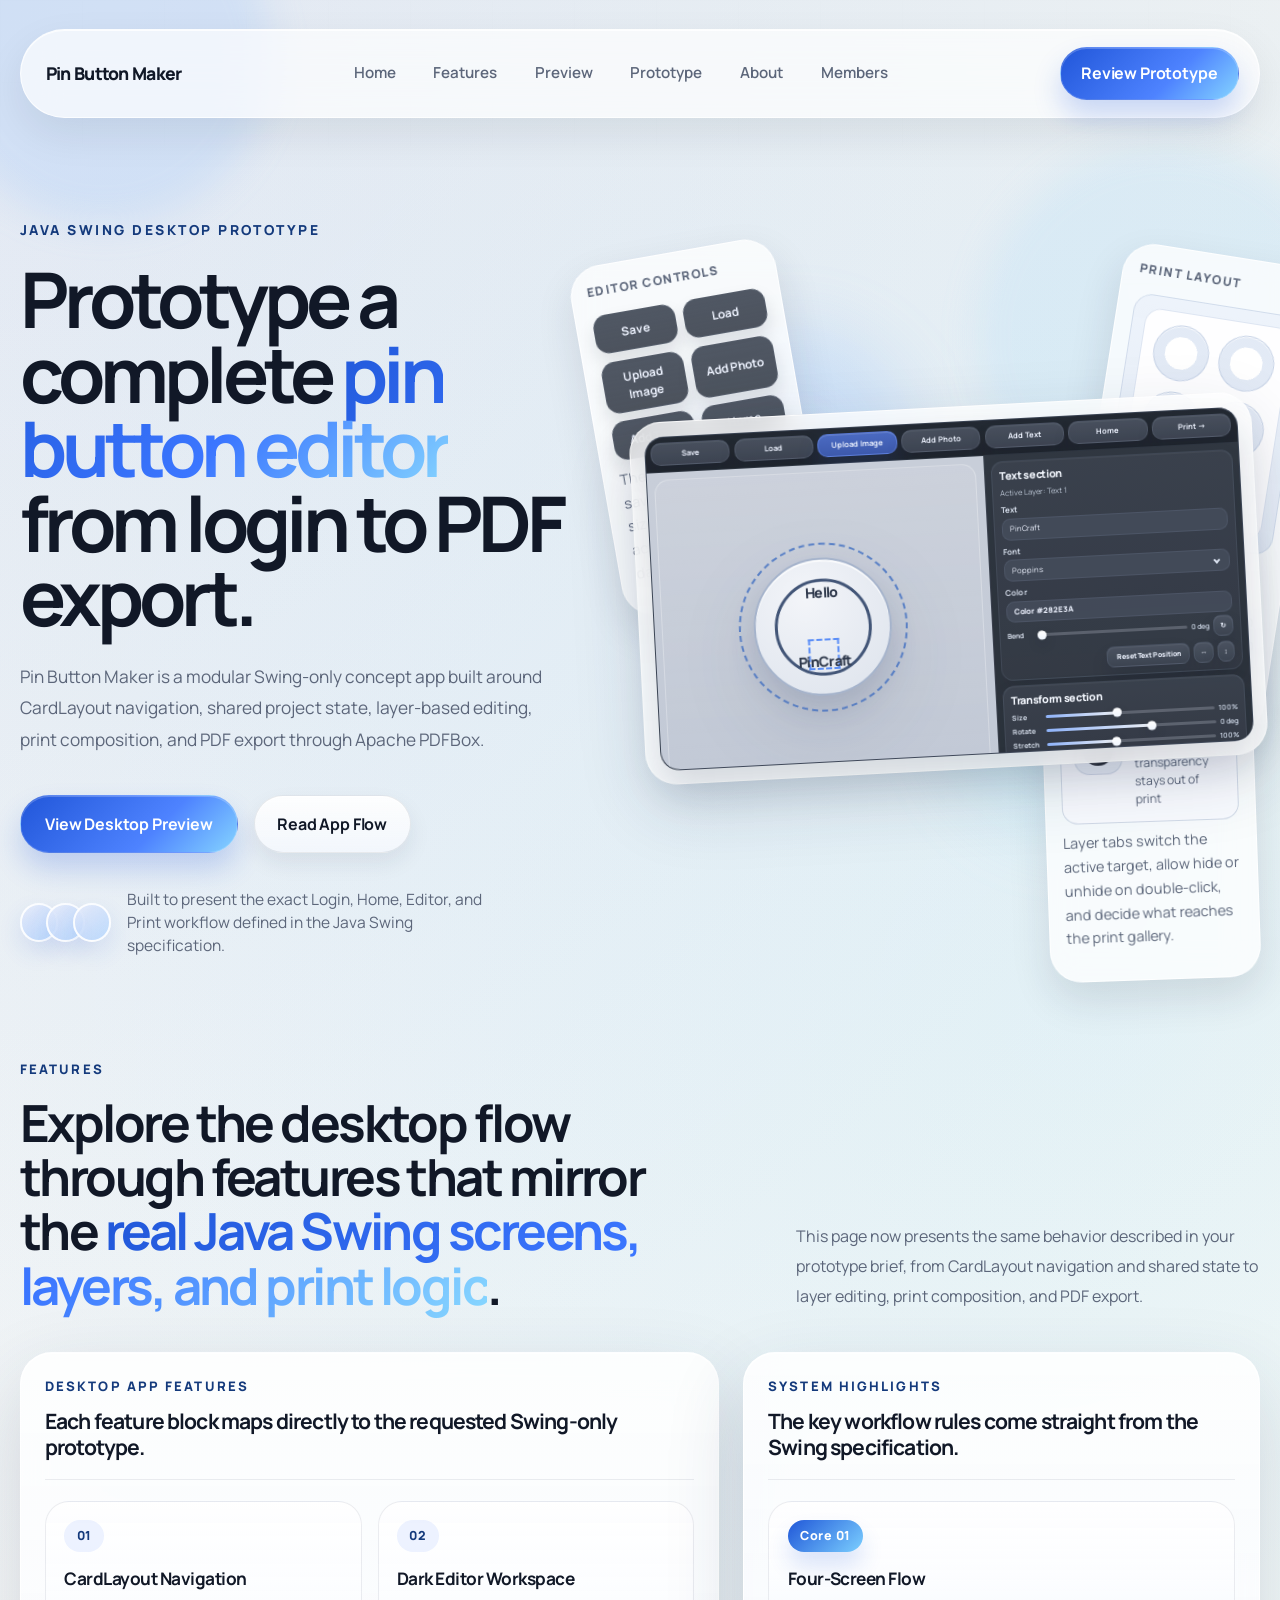
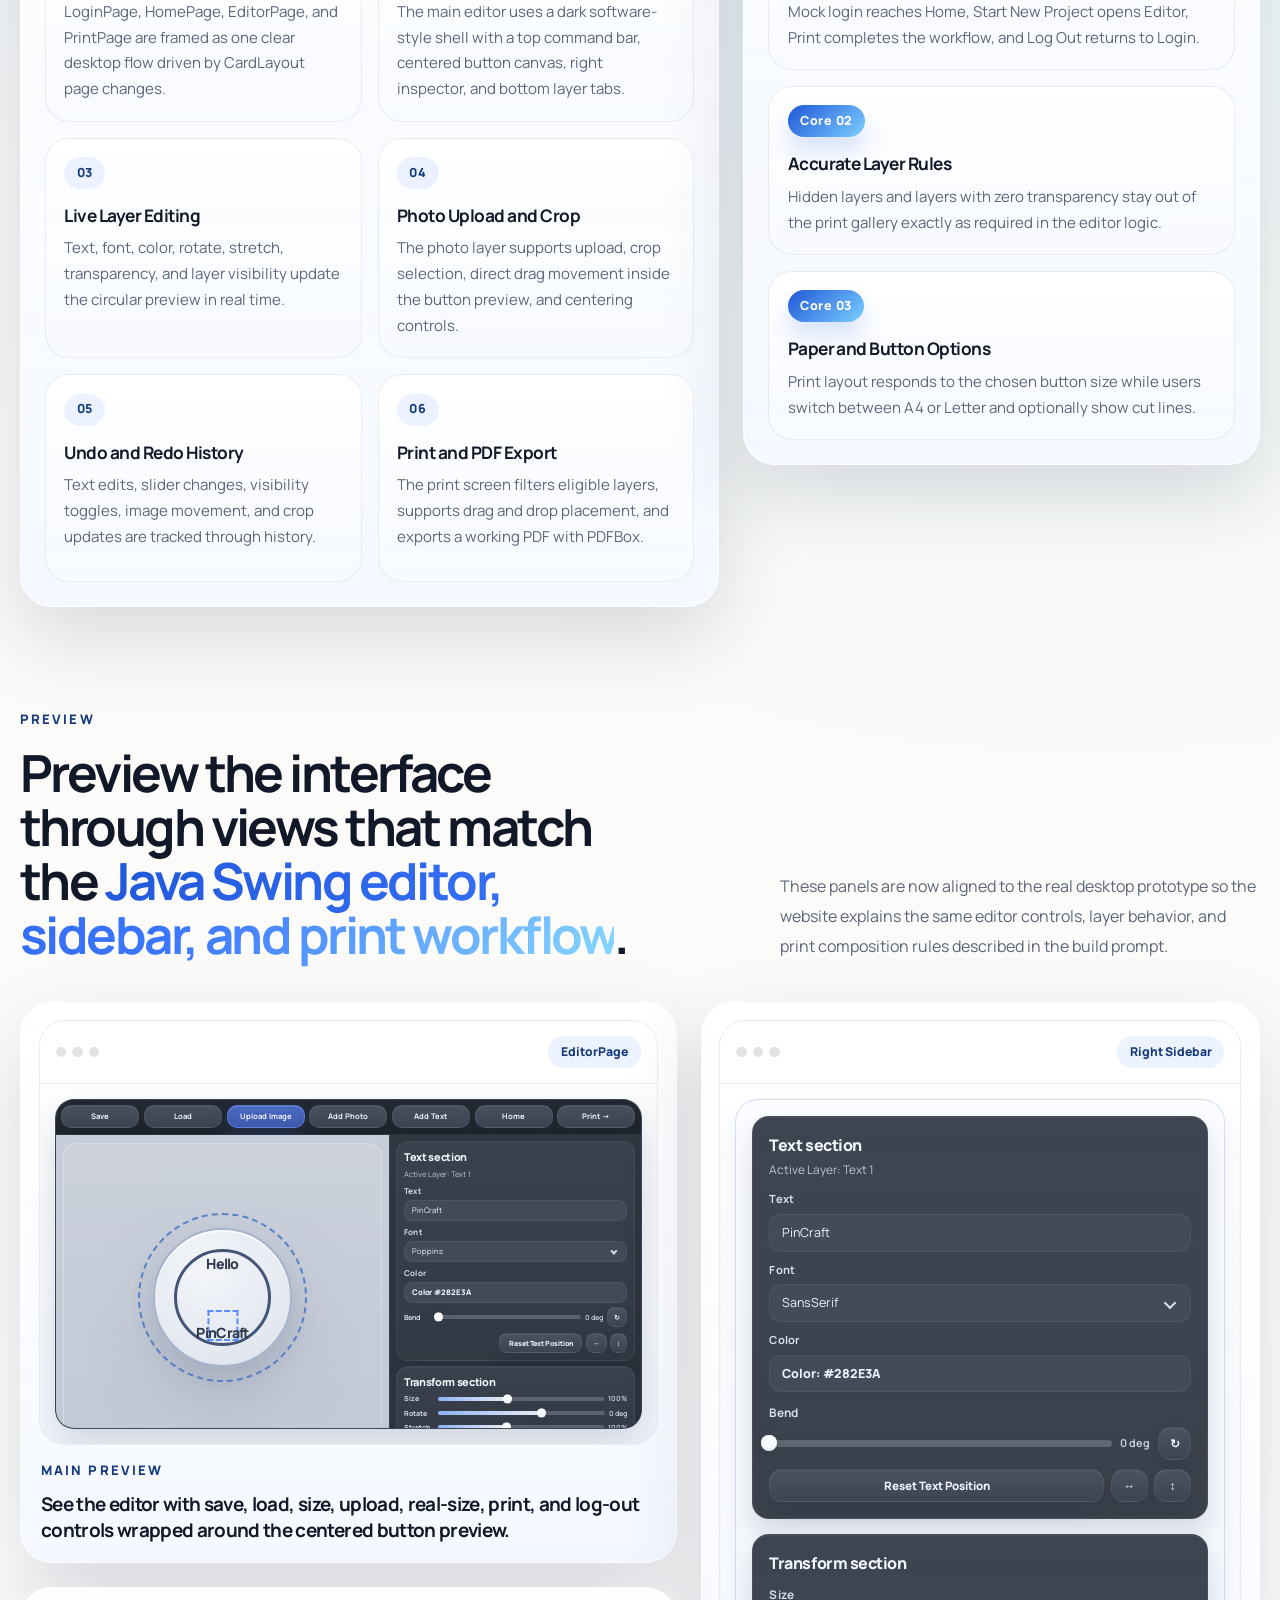
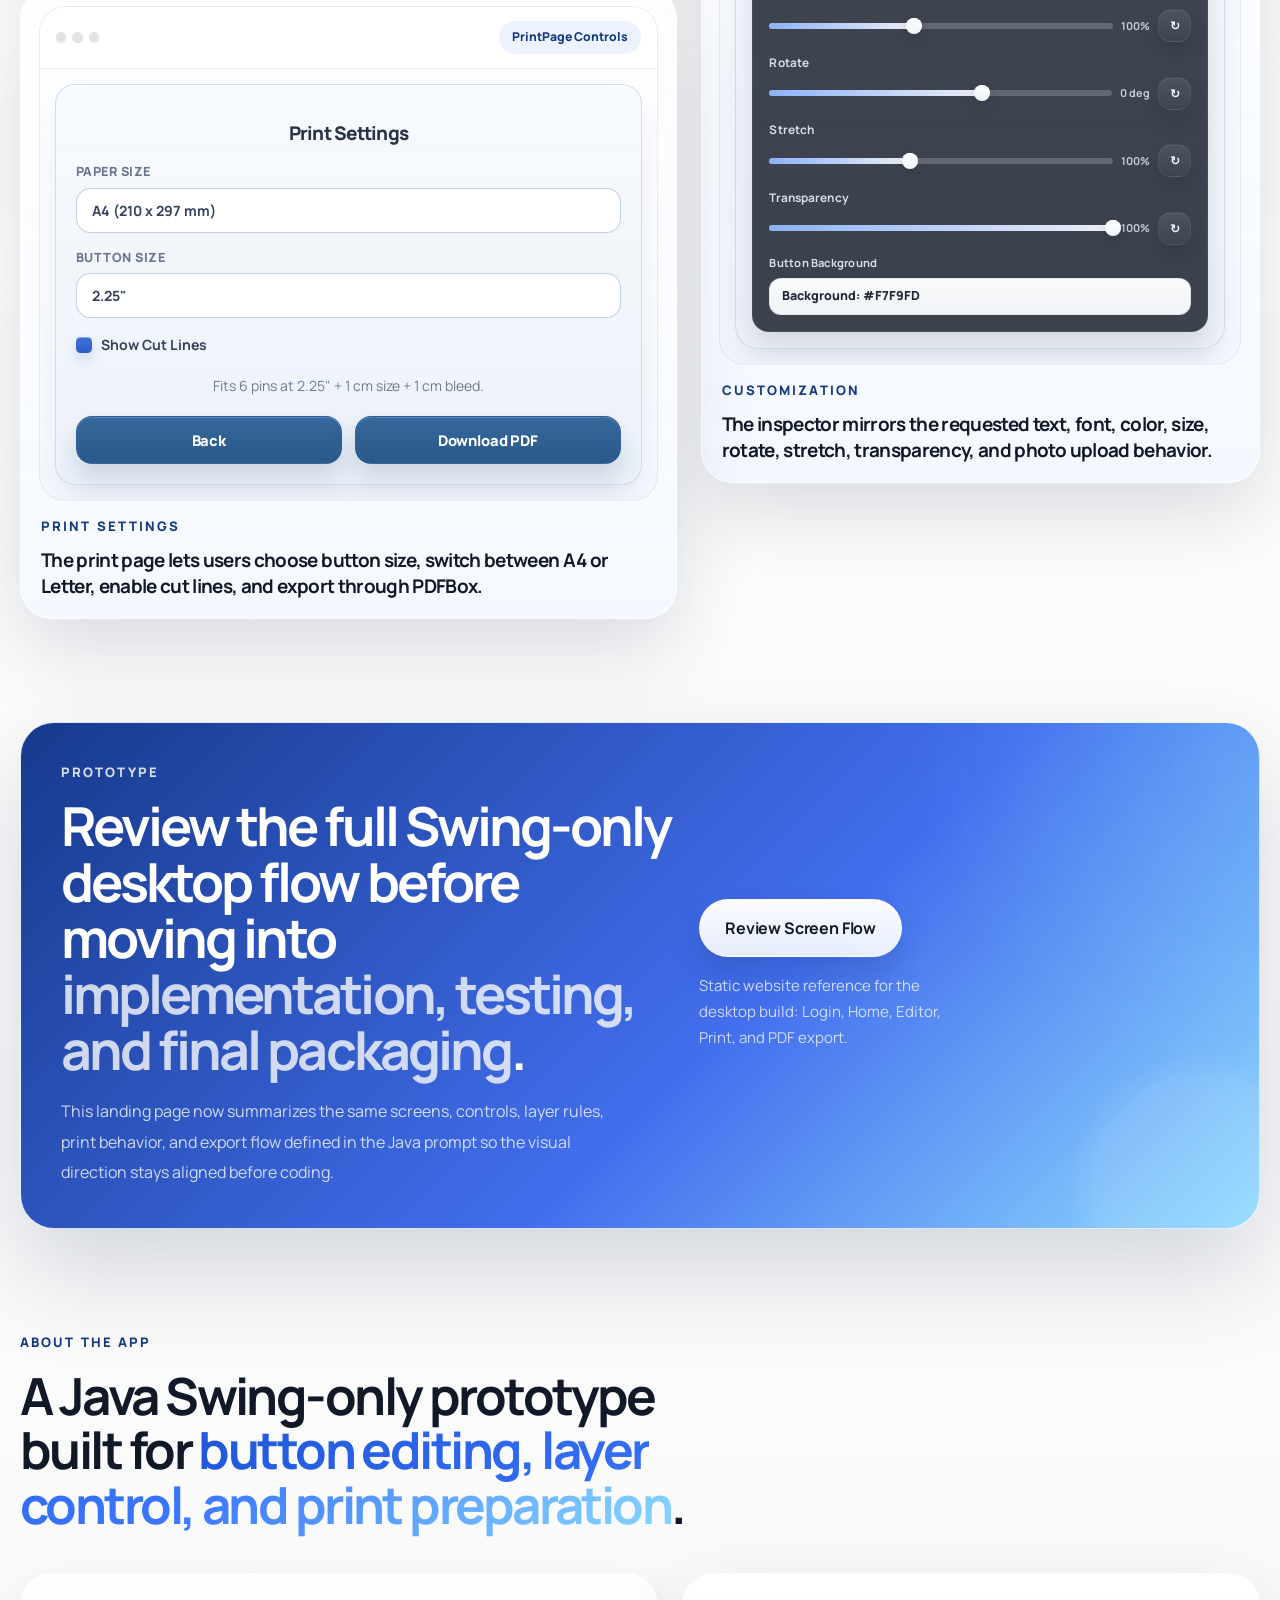
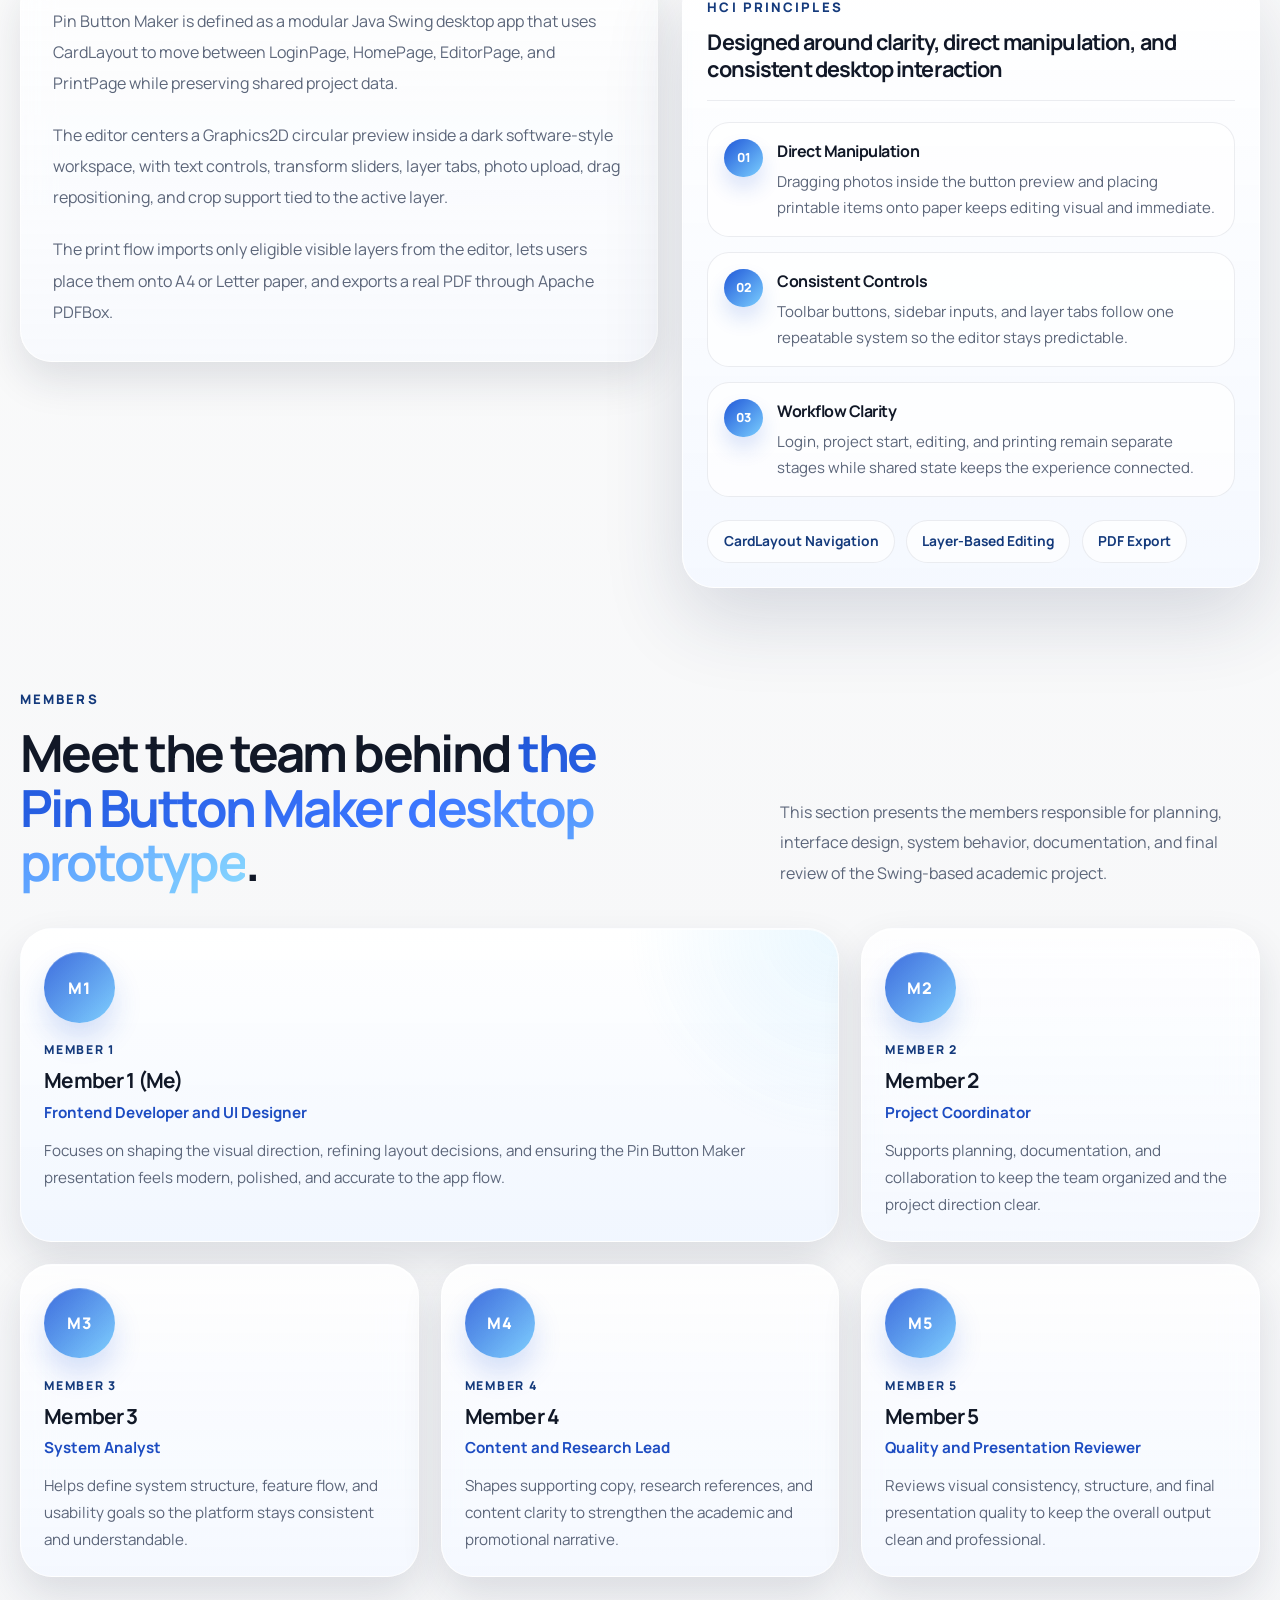
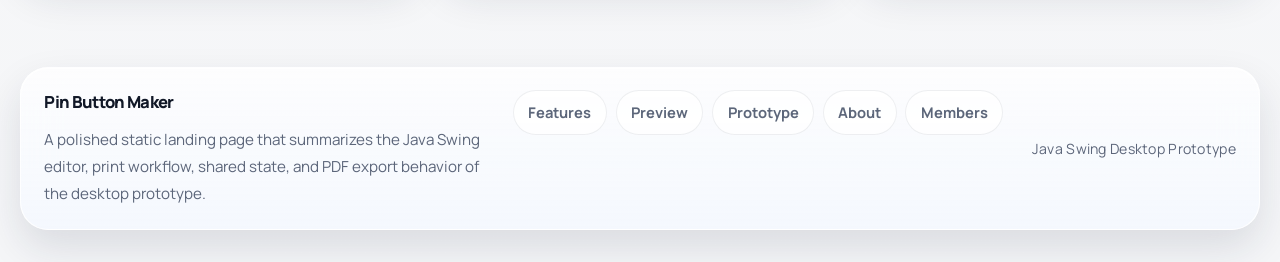
==== commit 485299d9: "fixed and polished UI" ====
--- a/frontend/index.html
+++ b/frontend/index.html
@@ -3,10 +3,10 @@
   <head>
     <meta charset="UTF-8" />
     <meta name="viewport" content="width=device-width, initial-scale=1.0" />
-    <title>PinCraft | Premium Visual Publishing</title>
+    <title>Pin Button Maker | Java Swing Desktop Prototype</title>
     <meta
       name="description"
-      content="PinCraft helps creators and modern teams design, organize, and launch premium visual campaigns from one elegant workspace."
+      content="Pin Button Maker is a Java Swing desktop prototype with Login, Home, Editor, and Print screens for layered button design, print composition, and PDF export."
     />
     <link rel="preconnect" href="https://fonts.googleapis.com" />
     <link rel="preconnect" href="https://fonts.gstatic.com" crossorigin />
@@ -24,42 +24,41 @@
 
       <header class="site-header">
         <nav class="navbar" aria-label="Primary">
-          <a class="brand" href="#home" aria-label="PinCraft home">PinCraft</a>
+          <a class="brand" href="#home" aria-label="Pin Button Maker home">Pin Button Maker</a>
 
           <div class="nav-links">
             <a href="#home">Home</a>
             <a href="#features">Features</a>
             <a href="#preview">Preview</a>
-            <a href="#download">Download</a>
+            <a href="#download">Prototype</a>
             <a href="#about">About</a>
             <a href="#members">Members</a>
           </div>
 
-          <a class="btn btn-nav" href="#download">Download App</a>
+          <a class="btn btn-nav" href="#preview">Review Prototype</a>
         </nav>
       </header>
 
       <main>
         <section class="hero" id="home">
           <div class="hero-copy">
-            <p class="eyebrow">Premium visual publishing for modern teams</p>
+            <p class="eyebrow">Java Swing Desktop Prototype</p>
 
             <h1>
-              Design, organize, and launch
-              <span>beautiful pins</span>
-              with calm precision.
+              Prototype a complete
+              <span>pin button editor</span>
+              from login to PDF export.
             </h1>
 
             <p class="hero-text">
-              PinCraft brings your visual workflow into one polished space so
-              creators, marketers, and product teams can move from idea to
-              launch with sharper assets, clearer collaboration, and less
-              clutter.
+              Pin Button Maker is a modular Swing-only concept app built around
+              CardLayout navigation, shared project state, layer-based editing,
+              print composition, and PDF export through Apache PDFBox.
             </p>
 
             <div class="hero-actions">
-              <a class="btn btn-primary" href="#download">Download App</a>
-              <a class="btn btn-secondary" href="#preview">See Preview</a>
+              <a class="btn btn-primary" href="#preview">View Desktop Preview</a>
+              <a class="btn btn-secondary" href="#features">Read App Flow</a>
             </div>
 
             <div class="hero-proof">
@@ -68,11 +67,11 @@
                 <span></span>
                 <span></span>
               </div>
-              <p>Built for creative teams who want studio-grade polish without the noise.</p>
+              <p>Built to present the exact Login, Home, Editor, and Print workflow defined in the Java Swing specification.</p>
             </div>
           </div>
 
-          <div class="hero-visual" aria-label="PinCraft app preview">
+          <div class="hero-visual" aria-label="Pin Button Maker desktop prototype preview">
             <div class="preview-ambient ambient-one" aria-hidden="true"></div>
             <div class="preview-ambient ambient-two" aria-hidden="true"></div>
 
@@ -81,8 +80,10 @@
               <div class="toolbar-mini-grid" aria-hidden="true">
                 <span>Save</span>
                 <span>Load</span>
-                <span>Upload</span>
+                <span>Upload Image</span>
+                <span>Add Photo</span>
                 <span>Add Text</span>
+                <span>Home</span>
               </div>
               <figure class="preview-card-reveal">
                 <img
@@ -92,19 +93,90 @@
                 />
               </figure>
               <p class="card-note">
-                The real workspace uses a dark utility bar that keeps editing,
-                upload, and print actions visible at a glance.
+                The Swing editor keeps save, load, upload, real-size, print,
+                and log-out actions pinned to one dark command bar.
               </p>
             </article>
 
             <article class="preview-layer preview-main">
-              <figure class="desktop-preview-image-shell desktop-preview-image-shell-hero">
-                <img
-                  class="system-screenshot system-screenshot-editor"
-                  src="assets/pin-button-maker-editor-preview.png"
-                  alt="Pin Button Maker desktop editor preview showing the pin canvas, toolbar, layer tabs, and right-side transform controls"
-                />
-              </figure>
+              <div class="desktop-editor-frame desktop-editor-frame-hero" aria-label="Pin Button Maker editor mockup with toolbar, circular pin canvas, sidebar controls, and layer tabs">
+                <div class="editor-command-bar" aria-hidden="true">
+                  <span>Save</span>
+                  <span>Load</span>
+                  <span class="active-button">Upload Image</span>
+                  <span>Add Photo</span>
+                  <span>Add Text</span>
+                  <span>Home</span>
+                  <span>Print &rarr;</span>
+                </div>
+
+                <div class="editor-main-grid">
+                  <div class="editor-stage">
+                    <div class="pin-button-preview pin-button-preview-editor" aria-hidden="true">
+                      <span class="pin-button-guide"></span>
+                      <span class="pin-button-surface"></span>
+                      <span class="pin-button-ring"></span>
+                      <span class="pin-button-label pin-button-label-editor-top">Hello</span>
+                      <span class="pin-button-photo pin-button-photo-editor"></span>
+                      <span class="pin-button-label pin-button-label-editor-bottom">PinCraft</span>
+                    </div>
+                  </div>
+
+                  <aside class="editor-inspector">
+                    <div class="inspector-block">
+                      <h3>Text section</h3>
+                      <p>Active Layer: Text 1</p>
+                      <span class="inspector-label">Text</span>
+                      <span class="inspector-field">PinCraft</span>
+                      <span class="inspector-label">Font</span>
+                      <span class="inspector-select">Poppins</span>
+                      <span class="inspector-label">Color</span>
+                      <span class="inspector-field inspector-field-strong">Color #282E3A</span>
+                      <div class="inspector-slider-row inspector-slider-row-bend">
+                        <label>Bend</label>
+                        <span class="inspector-slider slider-bend"></span>
+                        <small>0 deg</small>
+                        <span class="inspector-inline-icon" aria-hidden="true">&#8635;</span>
+                      </div>
+                      <div class="inspector-inline-actions" aria-hidden="true">
+                        <span class="inspector-inline-button inspector-inline-button-wide">Reset Text Position</span>
+                        <span class="inspector-inline-button">&#8596;</span>
+                        <span class="inspector-inline-button">&#8597;</span>
+                      </div>
+                    </div>
+
+                    <div class="inspector-block">
+                      <h3>Transform section</h3>
+                      <div class="inspector-slider-row">
+                        <label>Size</label>
+                        <span class="inspector-slider slider-size-editor"></span>
+                        <small>100%</small>
+                      </div>
+                      <div class="inspector-slider-row">
+                        <label>Rotate</label>
+                        <span class="inspector-slider slider-rotate-editor"></span>
+                        <small>0 deg</small>
+                      </div>
+                      <div class="inspector-slider-row">
+                        <label>Stretch</label>
+                        <span class="inspector-slider slider-stretch-editor"></span>
+                        <small>100%</small>
+                      </div>
+                      <div class="inspector-slider-row">
+                        <label>Transparency</label>
+                        <span class="inspector-slider slider-transparency-editor"></span>
+                        <small>100%</small>
+                      </div>
+                    </div>
+                  </aside>
+                </div>
+
+                <div class="editor-tabbar editor-tabbar-editor" aria-hidden="true">
+                  <span class="editor-tab"><strong>Photo</strong><small>&times;</small></span>
+                  <span class="editor-tab active"><strong>Text 1</strong><small>&times;</small></span>
+                  <span class="editor-tab"><strong>Text 2</strong><small>&times;</small></span>
+                </div>
+              </div>
             </article>
 
             <article class="preview-layer preview-card preview-card-insights">
@@ -122,29 +194,27 @@
               <figure class="preview-card-reveal">
                 <img
                   class="preview-card-reveal-image"
-                  src="assets/pin-button-maker-editor-preview.png"
+                  src="assets/print.png"
                   alt="Full Pin Button Maker desktop editor layout"
                 />
               </figure>
               <p class="card-note">
-                The print screen arranges the layout based on the selected
-                button size, and users can choose either A4 or Letter paper
-                before export.
+                The print page recalculates placement from the selected button
+                size and lets users switch between A4 or Letter before export.
               </p>
             </article>
 
             <article class="preview-layer preview-card preview-card-library">
-              <p class="card-kicker">Layer Tabs</p>
+              <p class="card-kicker">Layer Rules</p>
               <div class="tab-mini-list" aria-hidden="true">
+                <span>Text</span>
                 <span class="active">Photo</span>
-                <span>Text 1</span>
-                <span>Text 2</span>
               </div>
               <div class="printable-item-mini">
                 <span class="printable-thumb" aria-hidden="true"></span>
                 <div>
-                  <strong>2.25" Pin</strong>
-                  <small>Printable item ready</small>
+                  <strong>Visible layers only</strong>
+                  <small>0% transparency stays out of print</small>
                 </div>
               </div>
               <figure class="preview-card-reveal">
@@ -154,122 +224,127 @@
                   alt="Full Pin Button Maker desktop editor layout"
                 />
               </figure>
+              <p class="card-note">
+                Layer tabs switch the active target, allow hide or unhide on
+                double-click, and decide what reaches the print gallery.
+              </p>
             </article>
           </div>
         </section>
 
-        <section class="features-section" id="features">
+<section class="features-section" id="features">
           <div class="features-intro">
             <div>
               <p class="section-kicker">Features</p>
               <h2>
-                Explore PinCraft through a polished feature set designed for
-                <span>clarity, preview, and download readiness</span>.
+                Explore the desktop flow through features that mirror the
+                <span>real Java Swing screens, layers, and print logic</span>.
               </h2>
             </div>
 
             <p class="features-lead">
-              The website combines structured product presentation with a
-              user-friendly layout, helping visitors understand the system,
-              preview its interface, and move naturally toward installation.
+              This page now presents the same behavior described in your
+              prototype brief, from CardLayout navigation and shared state to
+              layer editing, print composition, and PDF export.
             </p>
           </div>
 
           <div class="feature-showcase">
             <div class="feature-board">
               <div class="feature-board-head">
-                <p class="panel-kicker">Website Features</p>
-                <strong>Minimal, organized, and built for clear product discovery.</strong>
+                <p class="panel-kicker">Desktop App Features</p>
+                <strong>Each feature block maps directly to the requested Swing-only prototype.</strong>
               </div>
 
               <div class="feature-grid">
                 <article class="feature-card">
                   <span class="feature-index">01</span>
-                  <h3>Clean Responsive Layout</h3>
+                  <h3>CardLayout Navigation</h3>
                   <p>
-                    A spacious structure adapts smoothly across desktop and
-                    mobile while keeping the presentation elegant and readable.
+                    LoginPage, HomePage, EditorPage, and PrintPage are framed as
+                    one clear desktop flow driven by CardLayout page changes.
                   </p>
                 </article>
 
                 <article class="feature-card">
                   <span class="feature-index">02</span>
-                  <h3>Feature Showcase Section</h3>
+                  <h3>Dark Editor Workspace</h3>
                   <p>
-                    Dedicated content blocks highlight what the platform offers
-                    with strong hierarchy and an easy-to-scan layout.
+                    The main editor uses a dark software-style shell with a top
+                    command bar, centered button canvas, right inspector, and
+                    bottom layer tabs.
                   </p>
                 </article>
 
                 <article class="feature-card">
                   <span class="feature-index">03</span>
-                  <h3>System Preview Experience</h3>
+                  <h3>Live Layer Editing</h3>
                   <p>
-                    Product mockups and interface-inspired visuals give users a
-                    clear look at the system before downloading it.
+                    Text, font, color, rotate, stretch, transparency, and layer
+                    visibility update the circular preview in real time.
                   </p>
                 </article>
 
                 <article class="feature-card">
                   <span class="feature-index">04</span>
-                  <h3>Download-Ready Flow</h3>
+                  <h3>Photo Upload and Crop</h3>
                   <p>
-                    Focused CTA placement supports a direct path from browsing
-                    to application download without unnecessary friction.
+                    The photo layer supports upload, crop selection, direct drag
+                    movement inside the button preview, and centering controls.
                   </p>
                 </article>
 
                 <article class="feature-card">
                   <span class="feature-index">05</span>
-                  <h3>Clear Navigation</h3>
+                  <h3>Undo and Redo History</h3>
                   <p>
-                    Organized content sections and a clean navigation bar help
-                    users move through the page with confidence.
+                    Text edits, slider changes, visibility toggles, image
+                    movement, and crop updates are tracked through history.
                   </p>
                 </article>
 
                 <article class="feature-card">
                   <span class="feature-index">06</span>
-                  <h3>Consistent HCI-Driven Design</h3>
+                  <h3>Print and PDF Export</h3>
                   <p>
-                    Consistency, visual hierarchy, and clarity shape the entire
-                    interface for a more intuitive browsing experience.
+                    The print screen filters eligible layers, supports drag and
+                    drop placement, and exports a working PDF with PDFBox.
                   </p>
                 </article>
               </div>
             </div>
 
-            <aside class="highlight-board" aria-label="PinCraft system highlights">
+            <aside class="highlight-board" aria-label="Pin Button Maker system highlights">
               <div class="feature-board-head">
                 <p class="panel-kicker">System Highlights</p>
-                <strong>Core capabilities users can discover before installation.</strong>
+                <strong>The key workflow rules come straight from the Swing specification.</strong>
               </div>
 
               <div class="highlight-grid">
                 <article class="highlight-card">
                   <span class="highlight-chip">Core 01</span>
-                  <h3>Design Customization</h3>
+                  <h3>Four-Screen Flow</h3>
                   <p>
-                    Create tailored button pin concepts with a more flexible and
-                    visually guided customization flow.
+                    Mock login reaches Home, Start New Project opens Editor,
+                    Print completes the workflow, and Log Out returns to Login.
                   </p>
                 </article>
 
                 <article class="highlight-card">
                   <span class="highlight-chip">Core 02</span>
-                  <h3>Real-Time Preview</h3>
+                  <h3>Accurate Layer Rules</h3>
                   <p>
-                    See how design decisions translate into a polished final
-                    result through immediate visual feedback.
+                    Hidden layers and layers with zero transparency stay out of
+                    the print gallery exactly as required in the editor logic.
                   </p>
                 </article>
 
                 <article class="highlight-card">
                   <span class="highlight-chip">Core 03</span>
-                  <h3>Project Management</h3>
+                  <h3>Paper and Button Options</h3>
                   <p>
-                    Organize creative work, assets, and production tasks within
-                    one more structured system experience.
+                    Print layout responds to the chosen button size while users
+                    switch between A4 or Letter and optionally show cut lines.
                   </p>
                 </article>
               </div>
@@ -277,20 +352,20 @@
           </div>
         </section>
 
-        <section class="preview-section" id="preview">
+<section class="preview-section" id="preview">
           <div class="preview-section-intro">
             <div>
               <p class="section-kicker">Preview</p>
               <h2>
-                Explore PinCraft through a refined gallery of
-                <span>product-style interface previews</span>.
+                Preview the interface through views that match the
+                <span>Java Swing editor, sidebar, and print workflow</span>.
               </h2>
             </div>
 
             <p class="preview-section-lead">
-              This dedicated screenshot area presents the system in a premium,
-              product-focused way so users can understand the flow of
-              customization, preview, and organization before downloading.
+              These panels are now aligned to the real desktop prototype so the
+              website explains the same editor controls, layer behavior, and
+              print composition rules described in the build prompt.
             </p>
           </div>
 
@@ -303,23 +378,94 @@
                     <span></span>
                     <span></span>
                   </div>
-                  <div class="screenshot-pill">Workspace Overview</div>
+                  <div class="screenshot-pill">EditorPage</div>
                 </div>
 
                 <div class="screenshot-body screenshot-body-workspace">
-                  <figure class="desktop-preview-image-shell desktop-preview-image-shell-featured">
-                    <img
-                      class="system-screenshot system-screenshot-editor"
-                      src="assets/pin-button-maker-editor-preview.png"
-                      alt="Pin Button Maker desktop editor preview showing the pin canvas, toolbar, layer tabs, and right-side transform controls"
-                    />
-                  </figure>
+                  <div class="desktop-editor-frame desktop-editor-frame-preview" aria-label="Pin Button Maker editor preview with toolbar, circular canvas, and sidebar controls">
+                    <div class="editor-command-bar" aria-hidden="true">
+                      <span>Save</span>
+                      <span>Load</span>
+                      <span class="active-button">Upload Image</span>
+                      <span>Add Photo</span>
+                      <span>Add Text</span>
+                      <span>Home</span>
+                      <span>Print &rarr;</span>
+                    </div>
+
+                    <div class="editor-main-grid">
+                      <div class="editor-stage">
+                        <div class="pin-button-preview pin-button-preview-editor" aria-hidden="true">
+                          <span class="pin-button-guide"></span>
+                          <span class="pin-button-surface"></span>
+                          <span class="pin-button-ring"></span>
+                          <span class="pin-button-label pin-button-label-editor-top">Hello</span>
+                          <span class="pin-button-photo pin-button-photo-editor"></span>
+                          <span class="pin-button-label pin-button-label-editor-bottom">PinCraft</span>
+                        </div>
+                      </div>
+
+                      <aside class="editor-inspector">
+                        <div class="inspector-block">
+                          <h3>Text section</h3>
+                          <p>Active Layer: Text 1</p>
+                          <span class="inspector-label">Text</span>
+                          <span class="inspector-field">PinCraft</span>
+                          <span class="inspector-label">Font</span>
+                          <span class="inspector-select">Poppins</span>
+                          <span class="inspector-label">Color</span>
+                          <span class="inspector-field inspector-field-strong">Color #282E3A</span>
+                          <div class="inspector-slider-row inspector-slider-row-bend">
+                            <label>Bend</label>
+                            <span class="inspector-slider slider-bend"></span>
+                            <small>0 deg</small>
+                            <span class="inspector-inline-icon" aria-hidden="true">&#8635;</span>
+                          </div>
+                          <div class="inspector-inline-actions" aria-hidden="true">
+                            <span class="inspector-inline-button inspector-inline-button-wide">Reset Text Position</span>
+                            <span class="inspector-inline-button">&#8596;</span>
+                            <span class="inspector-inline-button">&#8597;</span>
+                          </div>
+                        </div>
+
+                        <div class="inspector-block">
+                          <h3>Transform section</h3>
+                          <div class="inspector-slider-row">
+                            <label>Size</label>
+                            <span class="inspector-slider slider-size-editor"></span>
+                            <small>100%</small>
+                          </div>
+                          <div class="inspector-slider-row">
+                            <label>Rotate</label>
+                            <span class="inspector-slider slider-rotate-editor"></span>
+                            <small>0 deg</small>
+                          </div>
+                          <div class="inspector-slider-row">
+                            <label>Stretch</label>
+                            <span class="inspector-slider slider-stretch-editor"></span>
+                            <small>100%</small>
+                          </div>
+                          <div class="inspector-slider-row">
+                            <label>Transparency</label>
+                            <span class="inspector-slider slider-transparency-editor"></span>
+                            <small>100%</small>
+                          </div>
+                        </div>
+                      </aside>
+                    </div>
+
+                    <div class="editor-tabbar editor-tabbar-editor" aria-hidden="true">
+                      <span class="editor-tab"><strong>Photo</strong><small>&times;</small></span>
+                      <span class="editor-tab active"><strong>Text 1</strong><small>&times;</small></span>
+                      <span class="editor-tab"><strong>Text 2</strong><small>&times;</small></span>
+                    </div>
+                  </div>
                 </div>
               </div>
 
               <div class="screenshot-copy">
                 <p class="panel-kicker">Main Preview</p>
-                <h3>See the desktop editor flow through a dark command bar, centered pin canvas, right-side controls, and bottom layer tabs.</h3>
+                <h3>See the editor with save, load, size, upload, real-size, print, and log-out controls wrapped around the centered button preview.</h3>
               </div>
             </article>
 
@@ -331,40 +477,85 @@
                     <span></span>
                     <span></span>
                   </div>
-                  <div class="screenshot-pill">Customization View</div>
+                  <div class="screenshot-pill">Right Sidebar</div>
                 </div>
 
                 <div class="screenshot-body screenshot-body-custom">
-                  <div class="inspector-focus-shot">
-                    <div class="inspector-block">
-                      <h3>Text section</h3>
-                      <p>Active Layer: Photo</p>
-                      <span class="inspector-label">Text</span>
-                      <span class="inspector-field">Photo layer is not text-editable.</span>
-                      <span class="inspector-label">Font</span>
-                      <span class="inspector-select">SansSerif</span>
-                      <span class="inspector-label">Color</span>
-                      <span class="inspector-field">Color: #39414C</span>
-                    </div>
-
-                    <div class="inspector-block">
-                      <h3>Transform section</h3>
-                      <div class="inspector-slider-row">
-                        <label>Size</label>
-                        <span class="inspector-slider slider-size"></span>
-                        <small>100%</small>
+                  <div class="sidebar-stage-shot">
+                    <div class="sidebar-stage-layout">
+                      <div class="sidebar-stage-column">
+                        <section class="inspector-block sidebar-shot-card">
+                          <h3>Text section</h3>
+                          <p>Active Layer: Text 1</p>
+                          <span class="inspector-label">Text</span>
+                          <span class="inspector-field">PinCraft</span>
+                          <span class="inspector-label">Font</span>
+                          <span class="inspector-select">SansSerif</span>
+                          <span class="inspector-label">Color</span>
+                          <span class="inspector-field inspector-field-strong">Color: #282E3A</span>
+
+                          <div class="sidebar-slider-group">
+                            <label>Bend</label>
+                            <div class="sidebar-slider-line">
+                              <span class="inspector-slider slider-bend"></span>
+                              <small>0 deg</small>
+                              <span class="inspector-inline-icon sidebar-shot-icon" aria-hidden="true">&#8635;</span>
+                            </div>
+                          </div>
+
+                          <div class="inspector-inline-actions sidebar-shot-actions" aria-hidden="true">
+                            <span class="inspector-inline-button inspector-inline-button-wide">Reset Text Position</span>
+                            <span class="inspector-inline-button">&#8596;</span>
+                            <span class="inspector-inline-button">&#8597;</span>
+                          </div>
+                        </section>
+
+                        <section class="inspector-block sidebar-shot-card sidebar-shot-card-transform">
+                          <h3>Transform section</h3>
+
+                          <div class="sidebar-slider-group">
+                            <label>Size</label>
+                            <div class="sidebar-slider-line">
+                              <span class="inspector-slider slider-size-editor"></span>
+                              <small>100%</small>
+                              <span class="inspector-inline-icon sidebar-shot-icon" aria-hidden="true">&#8635;</span>
+                            </div>
+                          </div>
+
+                          <div class="sidebar-slider-group">
+                            <label>Rotate</label>
+                            <div class="sidebar-slider-line">
+                              <span class="inspector-slider slider-rotate-editor"></span>
+                              <small>0 deg</small>
+                              <span class="inspector-inline-icon sidebar-shot-icon" aria-hidden="true">&#8635;</span>
+                            </div>
+                          </div>
+
+                          <div class="sidebar-slider-group">
+                            <label>Stretch</label>
+                            <div class="sidebar-slider-line">
+                              <span class="inspector-slider slider-stretch-editor"></span>
+                              <small>100%</small>
+                              <span class="inspector-inline-icon sidebar-shot-icon" aria-hidden="true">&#8635;</span>
+                            </div>
+                          </div>
+
+                          <div class="sidebar-slider-group">
+                            <label>Transparency</label>
+                            <div class="sidebar-slider-line">
+                              <span class="inspector-slider slider-transparency-editor"></span>
+                              <small>100%</small>
+                              <span class="inspector-inline-icon sidebar-shot-icon" aria-hidden="true">&#8635;</span>
+                            </div>
+                          </div>
+
+                          <span class="inspector-label">Button Background</span>
+                          <span class="inspector-field inspector-field-bright sidebar-shot-background">Background: #F7F9FD</span>
+                        </section>
+
                       </div>
-                      <div class="inspector-slider-row">
-                        <label>Rotate</label>
-                        <span class="inspector-slider slider-rotate"></span>
-                        <small>0 deg</small>
-                      </div>
-                      <div class="inspector-slider-row">
-                        <label>Transparency</label>
-                        <span class="inspector-slider slider-transparency"></span>
-                        <small>100%</small>
-                      </div>
-                      <span class="inspector-button">Upload Photo</span>
+
+                      <div class="sidebar-stage-blank" aria-hidden="true"></div>
                     </div>
                   </div>
                 </div>
@@ -372,7 +563,7 @@
 
               <div class="screenshot-copy">
                 <p class="panel-kicker">Customization</p>
-                <h3>The inspector panel mirrors your real text, font, color, size, rotate, and transparency controls.</h3>
+                <h3>The inspector mirrors the requested text, font, color, size, rotate, stretch, transparency, and photo upload behavior.</h3>
               </div>
             </article>
 
@@ -384,7 +575,7 @@
                     <span></span>
                     <span></span>
                   </div>
-                  <div class="screenshot-pill">Real-Time Feedback</div>
+                  <div class="screenshot-pill">PrintPage Controls</div>
                 </div>
 
                 <div class="screenshot-body screenshot-body-stats">
@@ -406,146 +597,84 @@
 
               <div class="screenshot-copy">
                 <p class="panel-kicker">Print Settings</p>
-                <h3>The print screen lets users choose button size, switch between A4 or Letter paper, enable cut lines, and export directly to PDF.</h3>
-              </div>
-            </article>
-
-            <article class="screenshot-card screenshot-card-library">
-              <div class="screenshot-frame">
-                <div class="screenshot-topbar">
-                  <div class="screenshot-dots" aria-hidden="true">
-                    <span></span>
-                    <span></span>
-                    <span></span>
-                  </div>
-                  <div class="screenshot-pill">Project Library</div>
-                </div>
-
-                <div class="screenshot-body screenshot-body-library">
-                  <div class="a4-preview-shot">
-                    <div class="a4-paper-stage">
-                      <div class="a4-paper-sheet">
-                        <p class="paper-caption">A4 Preview | 2.25" + 1 cm | 6 pins</p>
-                        <div class="a4-pin-grid" aria-hidden="true">
-                          <span class="a4-pin a4-pin-filled"></span>
-                          <span class="a4-pin"></span>
-                          <span class="a4-pin"></span>
-                          <span class="a4-pin"></span>
-                          <span class="a4-pin"></span>
-                          <span class="a4-pin"></span>
-                        </div>
-                      </div>
-                    </div>
-
-                    <div class="a4-settings-panel">
-                      <div class="a4-settings-card">
-                        <strong>Print Settings</strong>
-                        <span class="settings-field">A4 (210 x 297 mm)</span>
-                        <span class="settings-field">2.25"</span>
-                        <div class="settings-buttons">
-                          <span>Back</span>
-                          <span>Download PDF</span>
-                        </div>
-                      </div>
-
-                      <div class="a4-settings-card">
-                        <strong>Printable Items</strong>
-                        <div class="printable-list-card">
-                          <span class="printable-list-thumb"></span>
-                          <div>
-                            <span>2.25" pin</span>
-                            <small>Ready for print placement</small>
-                          </div>
-                        </div>
-                      </div>
-                    </div>
-                  </div>
-                </div>
-              </div>
-
-              <div class="screenshot-copy">
-                <p class="panel-kicker">Paper Preview</p>
-                <h3>The final print workflow arranges pin placements based on the selected button size with support for both A4 and Letter paper.</h3>
-              </div>
-            </article>
+                <h3>The print page lets users choose button size, switch between A4 or Letter, enable cut lines, and export through PDFBox.</h3>
+              </div>
+            </article>
+
           </div>
         </section>
 
-        <section class="download-section" id="download">
+<section class="download-section" id="download">
           <div class="download-shell">
             <div class="download-copy">
-              <p class="section-kicker">Download</p>
+              <p class="section-kicker">Prototype</p>
               <h2>
-                Bring PinCraft to your workflow and start exploring a
-                <span>cleaner, more polished customization experience</span>.
+                Review the full Swing-only desktop flow before moving into
+                <span>implementation, testing, and final packaging</span>.
               </h2>
               <p class="download-text">
-                Discover the platform through its premium preview experience,
-                then move directly into the application with a focused download
-                flow designed to feel simple, clear, and ready for action.
+                This landing page now summarizes the same screens, controls,
+                layer rules, print behavior, and export flow defined in the
+                Java prompt so the visual direction stays aligned before coding.
               </p>
             </div>
 
             <div class="download-actions">
-              <a class="btn btn-download" href="#download">Download Application</a>
+              <a class="btn btn-download" href="preview.html">Review Screen Flow</a>
               <p class="download-note">
-                Preview the system, understand the workflow, and install when
-                you're ready.
+                Static website reference for the desktop build: Login, Home,
+                Editor, Print, and PDF export.
               </p>
             </div>
           </div>
         </section>
 
-        <section class="about-section" id="about">
+<section class="about-section" id="about">
           <div class="about-intro">
-            <p class="section-kicker">About PinCraft</p>
+            <p class="section-kicker">About The App</p>
             <h2>
-              A clean promotional experience built to present
-              <span>custom button pin creation</span>
-              with clarity and confidence.
+              A Java Swing-only prototype built for
+              <span>button editing, layer control, and print preparation</span>.
             </h2>
           </div>
 
           <div class="about-grid">
             <div class="about-copy">
               <p>
-                PinCraft is a web-based promotional platform developed using
-                HTML and CSS that showcases a button pin customization system.
-                It serves as an advertisement page where users can explore the
-                system's features, view interface previews, and understand how
-                the platform works before downloading the application.
+                Pin Button Maker is defined as a modular Java Swing desktop app
+                that uses CardLayout to move between LoginPage, HomePage,
+                EditorPage, and PrintPage while preserving shared project data.
               </p>
 
               <p>
-                The experience is intentionally clean and organized, using
-                structured sections, visual mockups, and focused content blocks
-                to guide attention naturally. The layout is designed to feel
-                modern and approachable while still presenting the product with
-                a refined, premium tone.
+                The editor centers a Graphics2D circular preview inside a dark
+                software-style workspace, with text controls, transform
+                sliders, layer tabs, photo upload, drag repositioning, and crop
+                support tied to the active layer.
               </p>
 
               <p>
-                Through this website, users are introduced to PinCraft's core
-                capabilities, including design customization, real-time preview,
-                and project management, making it an effective preview and
-                download platform for new users.
+                The print flow imports only eligible visible layers from the
+                editor, lets users place them onto A4 or Letter paper, and
+                exports a real PDF through Apache PDFBox.
               </p>
             </div>
 
-            <aside class="about-panel" aria-label="PinCraft interface principles">
+            <aside class="about-panel" aria-label="Pin Button Maker interface principles">
               <div class="about-panel-top">
                 <p class="panel-kicker">HCI Principles</p>
-                <strong>Designed for a user-friendly browsing experience</strong>
+                <strong>Designed around clarity, direct manipulation, and consistent desktop interaction</strong>
               </div>
 
               <div class="principles-list">
                 <article class="principle-item">
                   <span class="principle-badge">01</span>
                   <div>
-                    <h3>Visual Hierarchy</h3>
+                    <h3>Direct Manipulation</h3>
                     <p>
-                      Clear headlines, balanced spacing, and layered sections
-                      help users understand the most important information first.
+                      Dragging photos inside the button preview and placing
+                      printable items onto paper keeps editing visual and
+                      immediate.
                     </p>
                   </div>
                 </article>
@@ -553,10 +682,10 @@
                 <article class="principle-item">
                   <span class="principle-badge">02</span>
                   <div>
-                    <h3>Consistency</h3>
+                    <h3>Consistent Controls</h3>
                     <p>
-                      Repeated patterns in spacing, typography, buttons, and
-                      cards create a stable and trustworthy browsing flow.
+                      Toolbar buttons, sidebar inputs, and layer tabs follow one
+                      repeatable system so the editor stays predictable.
                     </p>
                   </div>
                 </article>
@@ -564,39 +693,39 @@
                 <article class="principle-item">
                   <span class="principle-badge">03</span>
                   <div>
-                    <h3>Clarity</h3>
+                    <h3>Workflow Clarity</h3>
                     <p>
-                      Focused messaging and clean visual grouping make the
-                      platform's purpose, features, and download path easy to
-                      understand.
+                      Login, project start, editing, and printing remain
+                      separate stages while shared state keeps the experience
+                      connected.
                     </p>
                   </div>
                 </article>
               </div>
 
               <div class="about-capabilities">
-                <span>Design Customization</span>
-                <span>Real-Time Preview</span>
-                <span>Project Management</span>
+                <span>CardLayout Navigation</span>
+                <span>Layer-Based Editing</span>
+                <span>PDF Export</span>
               </div>
             </aside>
           </div>
         </section>
 
-        <section class="members-section" id="members">
+<section class="members-section" id="members">
           <div class="members-intro">
             <div>
               <p class="section-kicker">Members</p>
               <h2>
                 Meet the team behind
-                <span>PinCraft's polished academic presentation</span>.
+                <span>the Pin Button Maker desktop prototype</span>.
               </h2>
             </div>
 
             <p class="members-lead">
-              This section highlights the project members through a clean,
-              professional layout that keeps profiles readable, consistent, and
-              visually aligned with the rest of the landing page.
+              This section presents the members responsible for planning,
+              interface design, system behavior, documentation, and final
+              review of the Swing-based academic project.
             </p>
           </div>
 
@@ -609,8 +738,8 @@
                 <p class="member-role">Frontend Developer and UI Designer</p>
                 <p class="member-description">
                   Focuses on shaping the visual direction, refining layout
-                  decisions, and ensuring the PinCraft experience feels modern,
-                  polished, and user-centered.
+                  decisions, and ensuring the Pin Button Maker presentation
+                  feels modern, polished, and accurate to the app flow.
                 </p>
               </div>
             </article>
@@ -673,23 +802,23 @@
       <footer class="site-footer">
         <div class="footer-shell">
           <div class="footer-brand">
-            <a class="footer-mark" href="#home">PinCraft</a>
+            <a class="footer-mark" href="#home">Pin Button Maker</a>
             <p>
-              A polished static landing page that presents customization,
-              preview, and project organization with a calm, premium visual
-              system.
+              A polished static landing page that summarizes the Java Swing
+              editor, print workflow, shared state, and PDF export behavior of
+              the desktop prototype.
             </p>
           </div>
 
           <div class="footer-links" aria-label="Footer navigation">
             <a href="#features">Features</a>
             <a href="#preview">Preview</a>
-            <a href="#download">Download</a>
+            <a href="#download">Prototype</a>
             <a href="#about">About</a>
             <a href="#members">Members</a>
           </div>
 
-          <p class="footer-meta">PinCraft Academic Presentation</p>
+          <p class="footer-meta">Java Swing Desktop Prototype</p>
         </div>
       </footer>
     </div>
--- a/frontend/styles.css
+++ b/frontend/styles.css
@@ -63,6 +63,14 @@
   scroll-margin-top: 7rem;
 }
 
+.standalone-page .features-section,
+.standalone-page .preview-section,
+.standalone-page .download-section,
+.standalone-page .about-section,
+.standalone-page .members-section {
+  padding-top: clamp(3.9rem, 6.8vw, 5.25rem);
+}
+
 .page-shell {
   position: relative;
   overflow: hidden;
@@ -137,6 +145,7 @@
   font-size: 1.1rem;
   font-weight: 800;
   letter-spacing: -0.04em;
+  white-space: nowrap;
 }
 
 .nav-links {
@@ -167,6 +176,17 @@
   background: rgba(255, 255, 255, 0.72);
   box-shadow: inset 0 0 0 1px rgba(20, 33, 61, 0.06);
   transform: translateY(-1px);
+}
+
+.page-home .nav-links a[href="index.html"],
+.page-features .nav-links a[href="features.html"],
+.page-preview .nav-links a[href="preview.html"],
+.page-prototype .nav-links a[href="prototype.html"],
+.page-about .nav-links a[href="about.html"],
+.page-members .nav-links a[href="members.html"] {
+  color: var(--text);
+  background: rgba(255, 255, 255, 0.78);
+  box-shadow: inset 0 0 0 1px rgba(20, 33, 61, 0.07);
 }
 
 .btn {
@@ -896,7 +916,7 @@
 .preview-card-library {
   right: 0.35rem;
   bottom: -2.4rem;
-  width: 11.9rem;
+  width: 13.2rem;
   transform: rotate(-2deg);
   z-index: 2;
 }
@@ -1010,6 +1030,7 @@
   box-shadow:
     inset 0 1px 0 rgba(255, 255, 255, 0.05),
     0 20px 38px rgba(18, 29, 56, 0.16);
+  transition: box-shadow 320ms ease, transform 320ms ease;
 }
 
 .desktop-preview-image-shell {
@@ -1060,9 +1081,11 @@
   }
 
   .hero-visual:has(.preview-main:hover) .desktop-preview-image-shell,
-  .hero-visual:has(.preview-main:focus-within) .desktop-preview-image-shell {
+  .hero-visual:has(.preview-main:focus-within) .desktop-preview-image-shell,
+  .hero-visual:has(.preview-main:hover) .desktop-editor-frame,
+  .hero-visual:has(.preview-main:focus-within) .desktop-editor-frame {
     box-shadow:
-      inset 0 1px 0 rgba(255, 255, 255, 0.9),
+      inset 0 1px 0 rgba(255, 255, 255, 0.08),
       0 32px 56px rgba(18, 29, 56, 0.2);
   }
 
@@ -1443,6 +1466,15 @@
     background-color 220ms ease;
 }
 
+.editor-command-bar .active-button,
+.system-editor-toolbar .active-button {
+  border-color: rgba(117, 153, 255, 0.46);
+  background: linear-gradient(180deg, rgba(76, 108, 196, 0.98), rgba(62, 91, 175, 0.98));
+  box-shadow:
+    inset 0 1px 0 rgba(255, 255, 255, 0.12),
+    0 12px 22px rgba(36, 71, 160, 0.22);
+}
+
 .preview-card:hover .toolbar-mini-grid span,
 .preview-card:focus-within .toolbar-mini-grid span,
 .screenshot-card:hover .system-editor-toolbar span,
@@ -1493,6 +1525,10 @@
   width: min(100%, 20.5rem);
 }
 
+.desktop-editor-frame .pin-button-preview-editor {
+  width: min(100%, 18rem);
+}
+
 .pin-button-guide,
 .pin-button-surface,
 .pin-button-ring,
@@ -1551,6 +1587,29 @@
 
 .pin-button-label-bottom {
   bottom: 22%;
+}
+
+.pin-button-label-editor-top {
+  top: 23%;
+  font-size: clamp(1.15rem, 1.8vw, 1.9rem);
+}
+
+.pin-button-label-editor-bottom {
+  top: 63%;
+  font-size: clamp(1.05rem, 1.65vw, 1.7rem);
+}
+
+.pin-button-photo-editor {
+  inset: auto;
+  top: 56%;
+  left: 50%;
+  width: 22%;
+  height: 22%;
+  border-width: 2px;
+  border-radius: 0;
+  background: transparent;
+  box-shadow: none;
+  transform: translateX(-50%);
 }
 
 .editor-inspector,
@@ -1633,6 +1692,11 @@
   border-right: 2px solid #d7dfec;
   border-bottom: 2px solid #d7dfec;
   transform: rotate(45deg) translateY(-10%);
+}
+
+.inspector-field-strong {
+  font-weight: 800;
+  letter-spacing: -0.01em;
 }
 
 .inspector-field-bright {
@@ -1684,6 +1748,10 @@
 .screenshot-card:focus-within .settings-buttons span,
 .screenshot-card:hover .system-panel-cta,
 .screenshot-card:focus-within .system-panel-cta,
+.screenshot-card:hover .inspector-inline-button,
+.screenshot-card:focus-within .inspector-inline-button,
+.screenshot-card:hover .inspector-inline-icon,
+.screenshot-card:focus-within .inspector-inline-icon,
 .screenshot-card:hover .inspector-button,
 .screenshot-card:focus-within .inspector-button {
   transform: translateY(-2px);
@@ -1742,6 +1810,68 @@
   transform: translateY(-50%);
 }
 
+.inspector-slider-row-bend {
+  grid-template-columns: 2.7rem minmax(0, 1fr) auto auto;
+}
+
+.slider-bend {
+  --fill: 0%;
+}
+
+.slider-size-editor {
+  --fill: 42%;
+}
+
+.slider-rotate-editor {
+  --fill: 62%;
+}
+
+.slider-stretch-editor {
+  --fill: 41%;
+}
+
+.slider-transparency-editor {
+  --fill: 100%;
+}
+
+.inspector-inline-icon,
+.inspector-inline-button {
+  display: inline-flex;
+  align-items: center;
+  justify-content: center;
+  min-height: 2.05rem;
+  border: 1px solid rgba(118, 132, 153, 0.2);
+  border-radius: 0.82rem;
+  background:
+    linear-gradient(180deg, rgba(76, 84, 98, 0.94), rgba(61, 69, 82, 0.92));
+  color: #eef3ff;
+  font-size: 0.72rem;
+  font-weight: 800;
+  box-shadow:
+    inset 0 1px 0 rgba(255, 255, 255, 0.05),
+    0 10px 18px rgba(10, 18, 31, 0.12);
+}
+
+.inspector-inline-icon {
+  width: 1.85rem;
+  min-width: 1.85rem;
+}
+
+.inspector-inline-actions {
+  display: flex;
+  justify-content: flex-end;
+  gap: 0.38rem;
+  margin-top: 0.6rem;
+}
+
+.inspector-inline-button {
+  padding: 0 0.68rem;
+}
+
+.inspector-inline-button-wide {
+  padding-inline: 0.95rem;
+}
+
 .slider-size {
   --fill: 36%;
 }
@@ -1772,6 +1902,8 @@
 .system-editor-tabs span {
   display: flex;
   align-items: center;
+  justify-content: space-between;
+  gap: 0.45rem;
   min-height: 2.1rem;
   padding: 0 0.6rem;
   border: 1px solid rgba(118, 132, 153, 0.18);
@@ -1786,22 +1918,255 @@
     border-color 220ms ease;
 }
 
+.editor-tab strong {
+  font: inherit;
+  font-weight: 700;
+}
+
+.editor-tab small {
+  color: #d8e1ef;
+  font-size: 0.78em;
+  line-height: 1;
+}
+
+.editor-tab.active small {
+  color: #ffffff;
+}
+
 .desktop-editor-frame .pin-button-preview {
   width: min(100%, 12.4rem);
 }
 
+.desktop-editor-frame .pin-button-preview.pin-button-preview-editor {
+  width: min(100%, 18rem);
+}
+
 .desktop-editor-frame .pin-button-preview-compact {
   width: min(100%, 10.8rem);
 }
 
 .desktop-editor-frame .pin-button-label {
   font-size: clamp(1rem, 1.45vw, 1.35rem);
+}
+
+.desktop-editor-frame .inspector-inline-icon,
+.desktop-editor-frame .inspector-inline-button {
+  min-height: 1.85rem;
+  font-size: 0.62rem;
+}
+
+.desktop-editor-frame .inspector-inline-button {
+  padding-inline: 0.62rem;
+}
+
+.desktop-editor-frame .inspector-inline-button-wide {
+  padding-inline: 0.78rem;
 }
 
 .desktop-editor-frame-hero .editor-main-grid,
 .desktop-editor-frame-preview .system-editor-layout {
   min-height: 0;
   height: 100%;
+}
+
+.desktop-editor-frame-hero .editor-main-grid,
+.desktop-editor-frame-preview .editor-main-grid {
+  grid-template-columns: minmax(0, 1.14fr) minmax(145px, 0.86fr);
+}
+
+.desktop-editor-frame-hero .editor-command-bar,
+.desktop-editor-frame-preview .editor-command-bar {
+  gap: 0.28rem;
+  padding: 0.34rem;
+}
+
+.desktop-editor-frame-hero .editor-command-bar span,
+.desktop-editor-frame-preview .editor-command-bar span {
+  min-height: 1.45rem;
+  padding: 0.18rem 0.18rem;
+  font-size: 0.48rem;
+  border-radius: 0.62rem;
+}
+
+.desktop-editor-frame-hero .editor-stage,
+.desktop-editor-frame-preview .editor-stage {
+  padding: 0.38rem;
+}
+
+.desktop-editor-frame-hero .editor-stage::before,
+.desktop-editor-frame-preview .editor-stage::before {
+  inset: 0.48rem;
+  border-radius: 0.9rem;
+}
+
+.desktop-editor-frame-hero .pin-button-preview.pin-button-preview-editor,
+.desktop-editor-frame-preview .pin-button-preview.pin-button-preview-editor {
+  width: min(100%, 10.8rem);
+}
+
+.desktop-editor-frame-hero .pin-button-guide,
+.desktop-editor-frame-preview .pin-button-guide {
+  border-width: 2px;
+}
+
+.desktop-editor-frame-hero .pin-button-surface,
+.desktop-editor-frame-preview .pin-button-surface {
+  inset: 10%;
+  border-width: 2px;
+}
+
+.desktop-editor-frame-hero .pin-button-ring,
+.desktop-editor-frame-preview .pin-button-ring {
+  inset: 22%;
+  border-width: 3px;
+}
+
+.desktop-editor-frame-hero .pin-button-label,
+.desktop-editor-frame-preview .pin-button-label {
+  font-size: 0.88rem;
+}
+
+.desktop-editor-frame-hero .pin-button-label-editor-top,
+.desktop-editor-frame-preview .pin-button-label-editor-top {
+  top: 24%;
+}
+
+.desktop-editor-frame-hero .pin-button-label-editor-bottom,
+.desktop-editor-frame-preview .pin-button-label-editor-bottom {
+  top: 64%;
+}
+
+.desktop-editor-frame-hero .pin-button-photo-editor,
+.desktop-editor-frame-preview .pin-button-photo-editor {
+  top: 57%;
+  width: 18%;
+  height: 18%;
+}
+
+.desktop-editor-frame-hero .editor-inspector,
+.desktop-editor-frame-preview .editor-inspector {
+  gap: 0.32rem;
+  padding: 0.38rem;
+}
+
+.desktop-editor-frame-hero .inspector-block,
+.desktop-editor-frame-preview .inspector-block {
+  padding: 0.42rem;
+  border-radius: 0.75rem;
+}
+
+.desktop-editor-frame-hero .inspector-block h3,
+.desktop-editor-frame-preview .inspector-block h3 {
+  font-size: 0.68rem;
+}
+
+.desktop-editor-frame-hero .inspector-block p,
+.desktop-editor-frame-preview .inspector-block p {
+  margin: 0.16rem 0 0.3rem;
+  font-size: 0.48rem;
+}
+
+.desktop-editor-frame-hero .inspector-label,
+.desktop-editor-frame-preview .inspector-label {
+  margin-top: 0.3rem;
+  font-size: 0.5rem;
+}
+
+.desktop-editor-frame-hero .inspector-field,
+.desktop-editor-frame-hero .inspector-select,
+.desktop-editor-frame-hero .inspector-field-bright,
+.desktop-editor-frame-preview .inspector-field,
+.desktop-editor-frame-preview .inspector-select,
+.desktop-editor-frame-preview .inspector-field-bright {
+  min-height: 1.34rem;
+  margin-top: 0.18rem;
+  padding: 0 0.42rem;
+  border-radius: 0.52rem;
+  font-size: 0.48rem;
+}
+
+.desktop-editor-frame-hero .inspector-select,
+.desktop-editor-frame-preview .inspector-select {
+  padding-right: 1.5rem;
+}
+
+.desktop-editor-frame-hero .inspector-select::after,
+.desktop-editor-frame-preview .inspector-select::after {
+  right: 0.6rem;
+  width: 0.32rem;
+  height: 0.32rem;
+}
+
+.desktop-editor-frame-hero .inspector-slider-row,
+.desktop-editor-frame-preview .inspector-slider-row {
+  grid-template-columns: 1.9rem minmax(0, 1fr) auto;
+  gap: 0.24rem;
+  margin-top: 0.22rem;
+}
+
+.desktop-editor-frame-hero .inspector-slider-row-bend,
+.desktop-editor-frame-preview .inspector-slider-row-bend {
+  grid-template-columns: 1.9rem minmax(0, 1fr) auto auto;
+}
+
+.desktop-editor-frame-hero .inspector-slider-row label,
+.desktop-editor-frame-hero .inspector-slider-row small,
+.desktop-editor-frame-preview .inspector-slider-row label,
+.desktop-editor-frame-preview .inspector-slider-row small {
+  font-size: 0.44rem;
+}
+
+.desktop-editor-frame-hero .inspector-slider,
+.desktop-editor-frame-preview .inspector-slider {
+  height: 0.22rem;
+}
+
+.desktop-editor-frame-hero .inspector-slider::after,
+.desktop-editor-frame-preview .inspector-slider::after {
+  left: calc(var(--fill) - 0.28rem);
+  width: 0.56rem;
+  height: 0.56rem;
+}
+
+.desktop-editor-frame-hero .inspector-inline-actions,
+.desktop-editor-frame-preview .inspector-inline-actions {
+  gap: 0.22rem;
+  margin-top: 0.34rem;
+}
+
+.desktop-editor-frame-hero .inspector-inline-icon,
+.desktop-editor-frame-hero .inspector-inline-button,
+.desktop-editor-frame-preview .inspector-inline-icon,
+.desktop-editor-frame-preview .inspector-inline-button {
+  min-height: 1.28rem;
+  padding-inline: 0.36rem;
+  border-radius: 0.48rem;
+  font-size: 0.44rem;
+}
+
+.desktop-editor-frame-hero .inspector-inline-icon,
+.desktop-editor-frame-preview .inspector-inline-icon {
+  width: 1.25rem;
+  min-width: 1.25rem;
+}
+
+.desktop-editor-frame-hero .inspector-inline-button-wide,
+.desktop-editor-frame-preview .inspector-inline-button-wide {
+  padding-inline: 0.54rem;
+}
+
+.desktop-editor-frame-hero .editor-tabbar-editor,
+.desktop-editor-frame-preview .editor-tabbar-editor {
+  gap: 0.22rem;
+  padding: 0.28rem 0.34rem;
+}
+
+.desktop-editor-frame-hero .editor-tab,
+.desktop-editor-frame-preview .editor-tab {
+  min-height: 1.3rem;
+  padding: 0 0.36rem;
+  border-radius: 0.52rem;
+  font-size: 0.46rem;
 }
 
 .editor-tab.active,
@@ -2287,6 +2652,9 @@
 .preview-gallery {
   display: grid;
   grid-template-columns: minmax(0, 1.08fr) minmax(280px, 0.92fr);
+  grid-template-areas:
+    "featured custom"
+    "realtime custom";
   gap: 1.5rem;
   align-items: start;
 }
@@ -2344,11 +2712,19 @@
 }
 
 .screenshot-card-featured {
-  grid-row: span 2;
+  grid-area: featured;
+}
+
+.screenshot-card-custom {
+  grid-area: custom;
+}
+
+.screenshot-card-realtime {
+  grid-area: realtime;
 }
 
 .screenshot-card-library {
-  grid-column: 1 / -1;
+  grid-area: library;
 }
 
 .screenshot-card-featured,
@@ -2417,7 +2793,8 @@
 
 .screenshot-body-workspace {
   display: grid;
-  grid-template-columns: 4.1rem minmax(0, 1fr);
+  grid-template-columns: 1fr;
+  align-items: center;
   min-height: 25rem;
 }
 
@@ -2548,10 +2925,214 @@
 }
 
 .screenshot-body-custom {
-  display: grid;
-  grid-template-columns: minmax(0, 0.92fr) minmax(0, 1.08fr);
-  gap: 0.95rem;
-  min-height: 16rem;
+  display: block;
+  min-height: auto;
+}
+
+.sidebar-stage-shot {
+  width: 100%;
+  padding: 1rem;
+  border: 1px solid rgba(206, 217, 235, 0.88);
+  border-radius: 1.45rem;
+  background:
+    linear-gradient(180deg, rgba(250, 252, 255, 0.98), rgba(238, 243, 250, 0.98));
+  box-shadow:
+    inset 0 1px 0 rgba(255, 255, 255, 0.9),
+    0 18px 30px rgba(43, 67, 112, 0.08);
+}
+
+.sidebar-stage-layout {
+  display: grid;
+  grid-template-columns: 1fr;
+  gap: 0.9rem;
+  align-items: stretch;
+  min-height: auto;
+}
+
+.sidebar-stage-column {
+  display: grid;
+  gap: 0.9rem;
+  align-content: start;
+  width: 100%;
+}
+
+.sidebar-stage-blank {
+  display: none;
+}
+
+.sidebar-shot-card {
+  padding: 1rem;
+  border-radius: 1.05rem;
+  width: 100%;
+}
+
+.sidebar-shot-card h3 {
+  font-size: 1rem;
+}
+
+.sidebar-shot-card p {
+  margin: 0.28rem 0 0.68rem;
+}
+
+.sidebar-shot-card .inspector-label {
+  margin-top: 0.62rem;
+}
+
+.sidebar-shot-card .inspector-field,
+.sidebar-shot-card .inspector-select {
+  min-height: 2.35rem;
+  font-size: 0.78rem;
+}
+
+.sidebar-slider-group {
+  display: grid;
+  gap: 0.34rem;
+  margin-top: 0.72rem;
+}
+
+.sidebar-slider-group label {
+  color: #d7dfec;
+  font-size: 0.74rem;
+  font-weight: 700;
+  letter-spacing: 0.01em;
+}
+
+.sidebar-slider-line {
+  display: grid;
+  grid-template-columns: minmax(0, 1fr) auto auto;
+  align-items: center;
+  gap: 0.5rem;
+}
+
+.sidebar-slider-line small {
+  color: #c2cbda;
+  font-size: 0.68rem;
+  font-weight: 700;
+}
+
+.sidebar-shot-icon {
+  width: 2.05rem;
+  min-width: 2.05rem;
+  min-height: 2.05rem;
+  padding: 0;
+}
+
+.sidebar-shot-actions {
+  justify-content: flex-start;
+  gap: 0.42rem;
+}
+
+.sidebar-shot-actions .inspector-inline-button-wide {
+  flex: 1 1 auto;
+}
+
+.sidebar-shot-actions .inspector-inline-button:not(.inspector-inline-button-wide) {
+  width: 2.3rem;
+  min-width: 2.3rem;
+  padding: 0;
+}
+
+.sidebar-shot-background {
+  color: #1f2735;
+  font-weight: 800;
+  border-color: rgba(210, 219, 234, 0.72);
+  background:
+    linear-gradient(180deg, rgba(253, 254, 255, 0.98), rgba(245, 248, 252, 0.98));
+}
+
+.print-settings-shot-inline {
+  padding: 1rem 1rem 1.05rem;
+  border-radius: 1.15rem;
+}
+
+.print-settings-shot-inline strong {
+  font-size: 1rem;
+}
+
+.print-settings-shot-inline .settings-label {
+  margin-top: 0.72rem;
+  font-size: 0.68rem;
+}
+
+.print-settings-shot-inline .settings-field {
+  min-height: 2.35rem;
+  font-size: 0.78rem;
+}
+
+.print-settings-shot-inline .settings-check {
+  margin-top: 0.8rem;
+  font-size: 0.78rem;
+}
+
+.print-settings-shot-inline p {
+  margin-top: 0.75rem;
+  font-size: 0.76rem;
+  line-height: 1.6;
+}
+
+.print-settings-shot-inline .settings-buttons {
+  gap: 0.65rem;
+  margin-top: 0.9rem;
+}
+
+.print-settings-shot-inline .settings-buttons span {
+  min-height: 2.65rem;
+  font-size: 0.82rem;
+  border-radius: 0.9rem;
+}
+
+@media (max-width: 720px) {
+  .sidebar-stage-shot {
+    padding: 0.85rem;
+  }
+
+  .sidebar-stage-layout {
+    grid-template-columns: 1fr;
+    min-height: auto;
+  }
+
+  .sidebar-stage-blank {
+    display: none;
+  }
+}
+
+@media (max-width: 520px) {
+  .sidebar-shot-card {
+    padding: 0.85rem;
+  }
+
+  .sidebar-shot-card .inspector-field,
+  .sidebar-shot-card .inspector-select {
+    min-height: 2.15rem;
+    font-size: 0.74rem;
+  }
+
+  .sidebar-slider-line {
+    grid-template-columns: minmax(0, 1fr) auto auto;
+    gap: 0.38rem;
+  }
+
+  .sidebar-slider-line small {
+    font-size: 0.62rem;
+  }
+
+  .sidebar-shot-actions .inspector-inline-button-wide {
+    min-width: 0;
+  }
+
+  .print-settings-shot-inline {
+    padding: 0.9rem;
+  }
+
+  .print-settings-shot-inline .settings-field {
+    min-height: 2.15rem;
+    font-size: 0.74rem;
+  }
+
+  .print-settings-shot-inline .settings-buttons span {
+    min-height: 2.45rem;
+    font-size: 0.78rem;
+  }
 }
 
 .custom-poster {
@@ -3493,6 +4074,7 @@
   font-size: 1.04rem;
   font-weight: 800;
   letter-spacing: -0.04em;
+  white-space: nowrap;
 }
 
 .footer-brand p,
@@ -3654,6 +4236,13 @@
     grid-template-columns: 1fr;
   }
 
+  .preview-gallery {
+    grid-template-areas:
+      "featured"
+      "custom"
+      "realtime";
+  }
+
   .screenshot-card-featured,
   .screenshot-card-library {
     grid-row: auto;
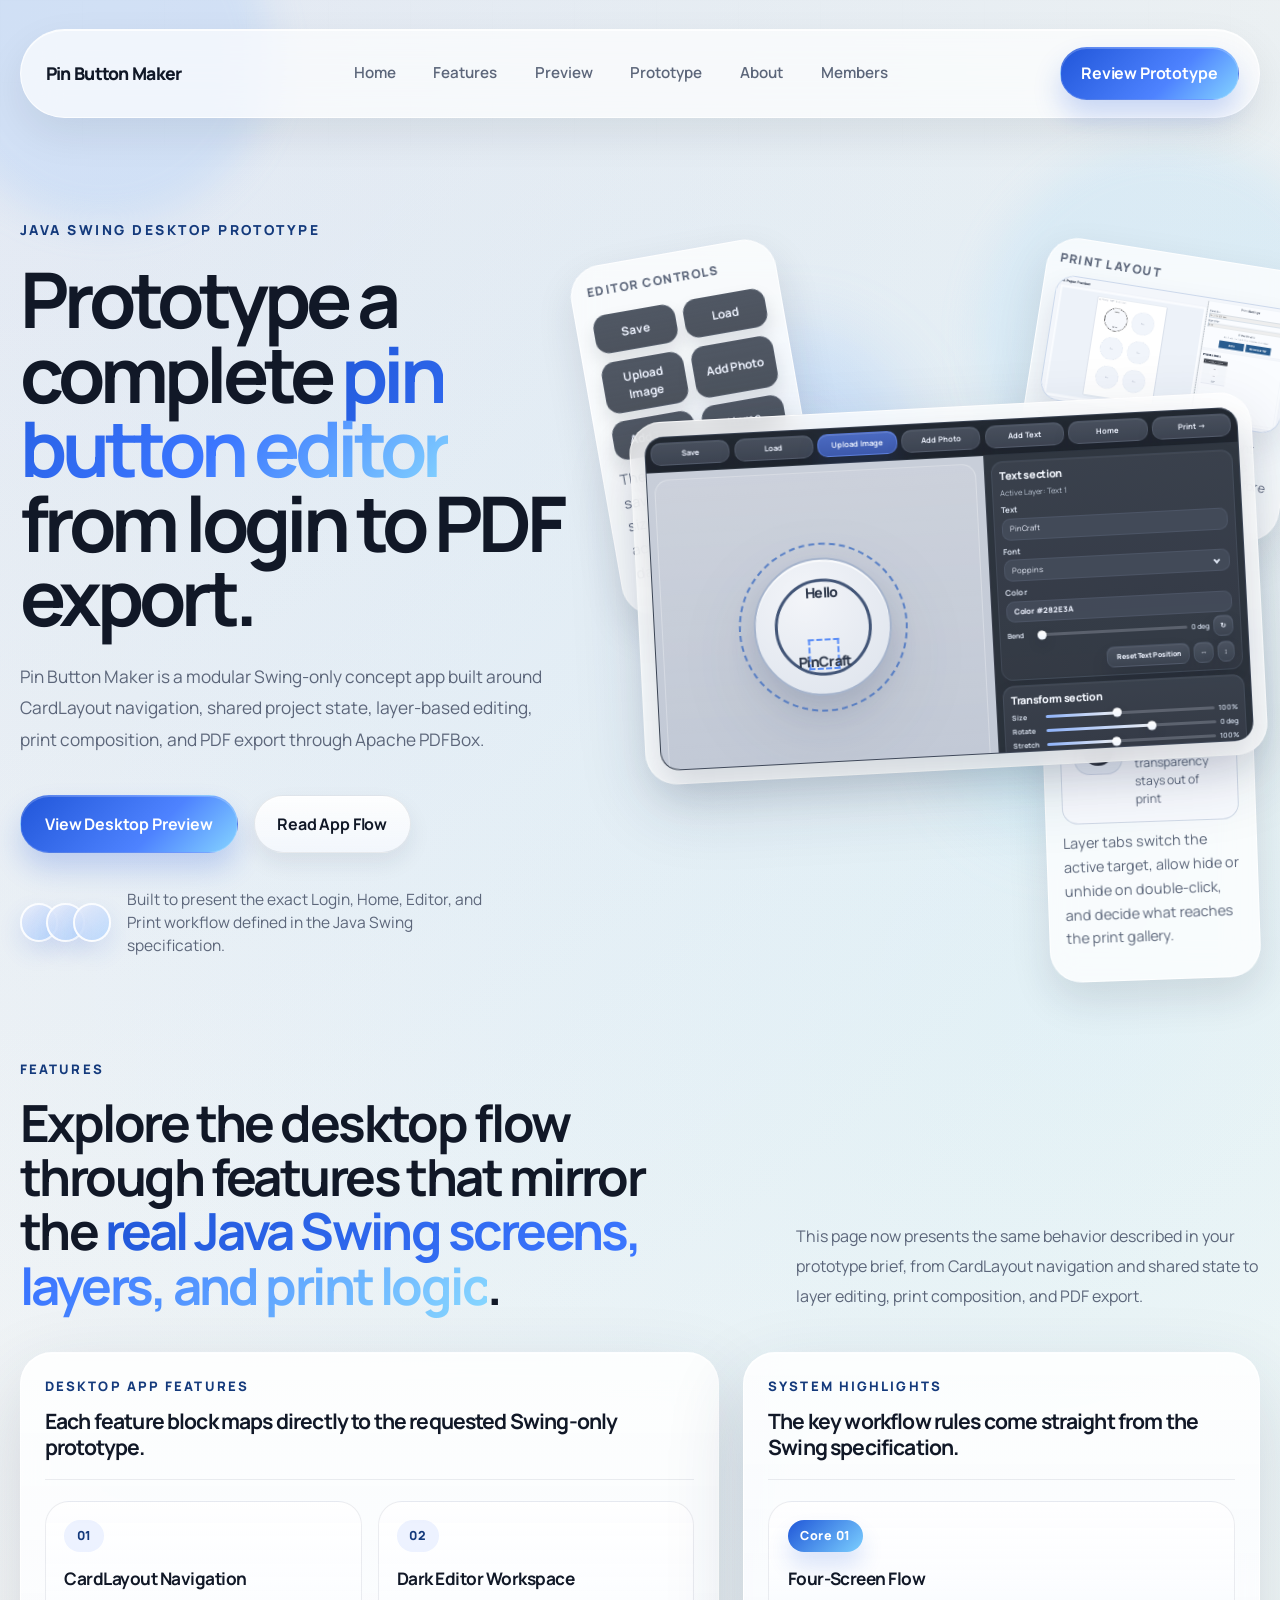
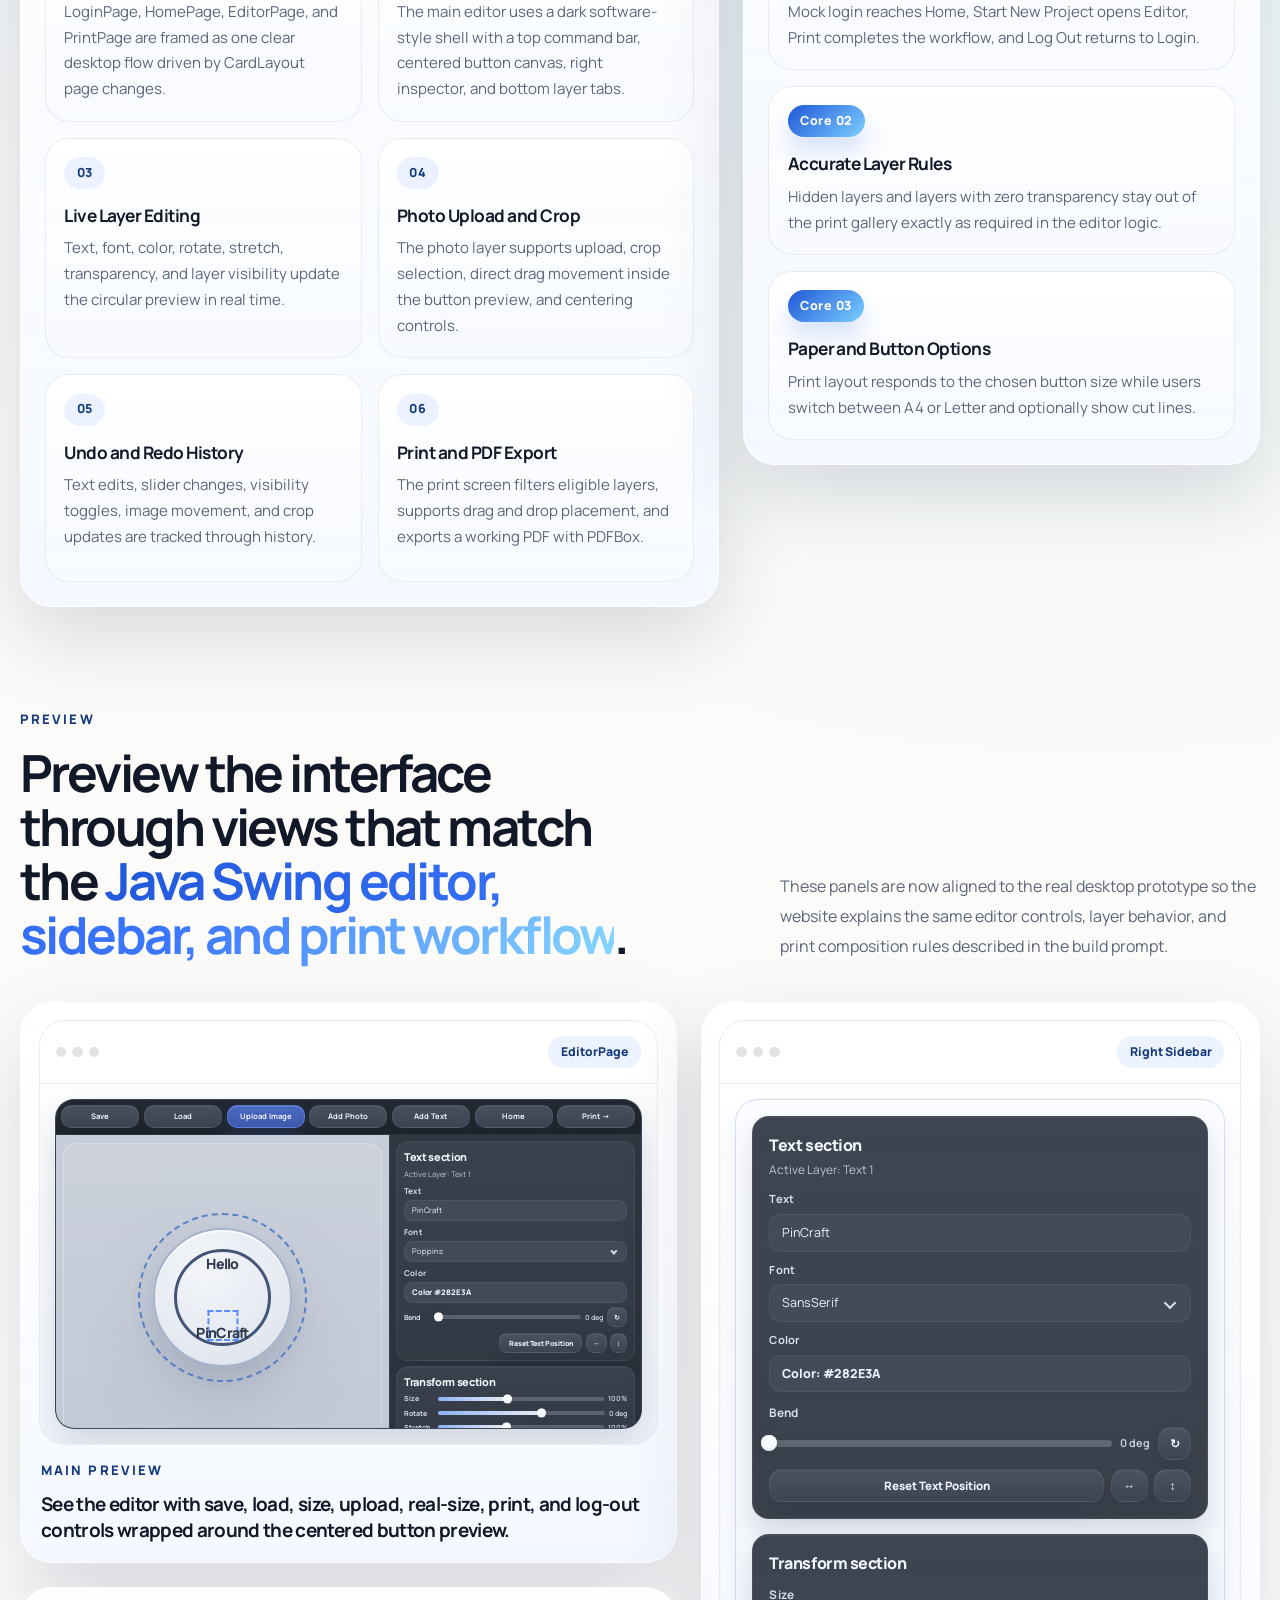
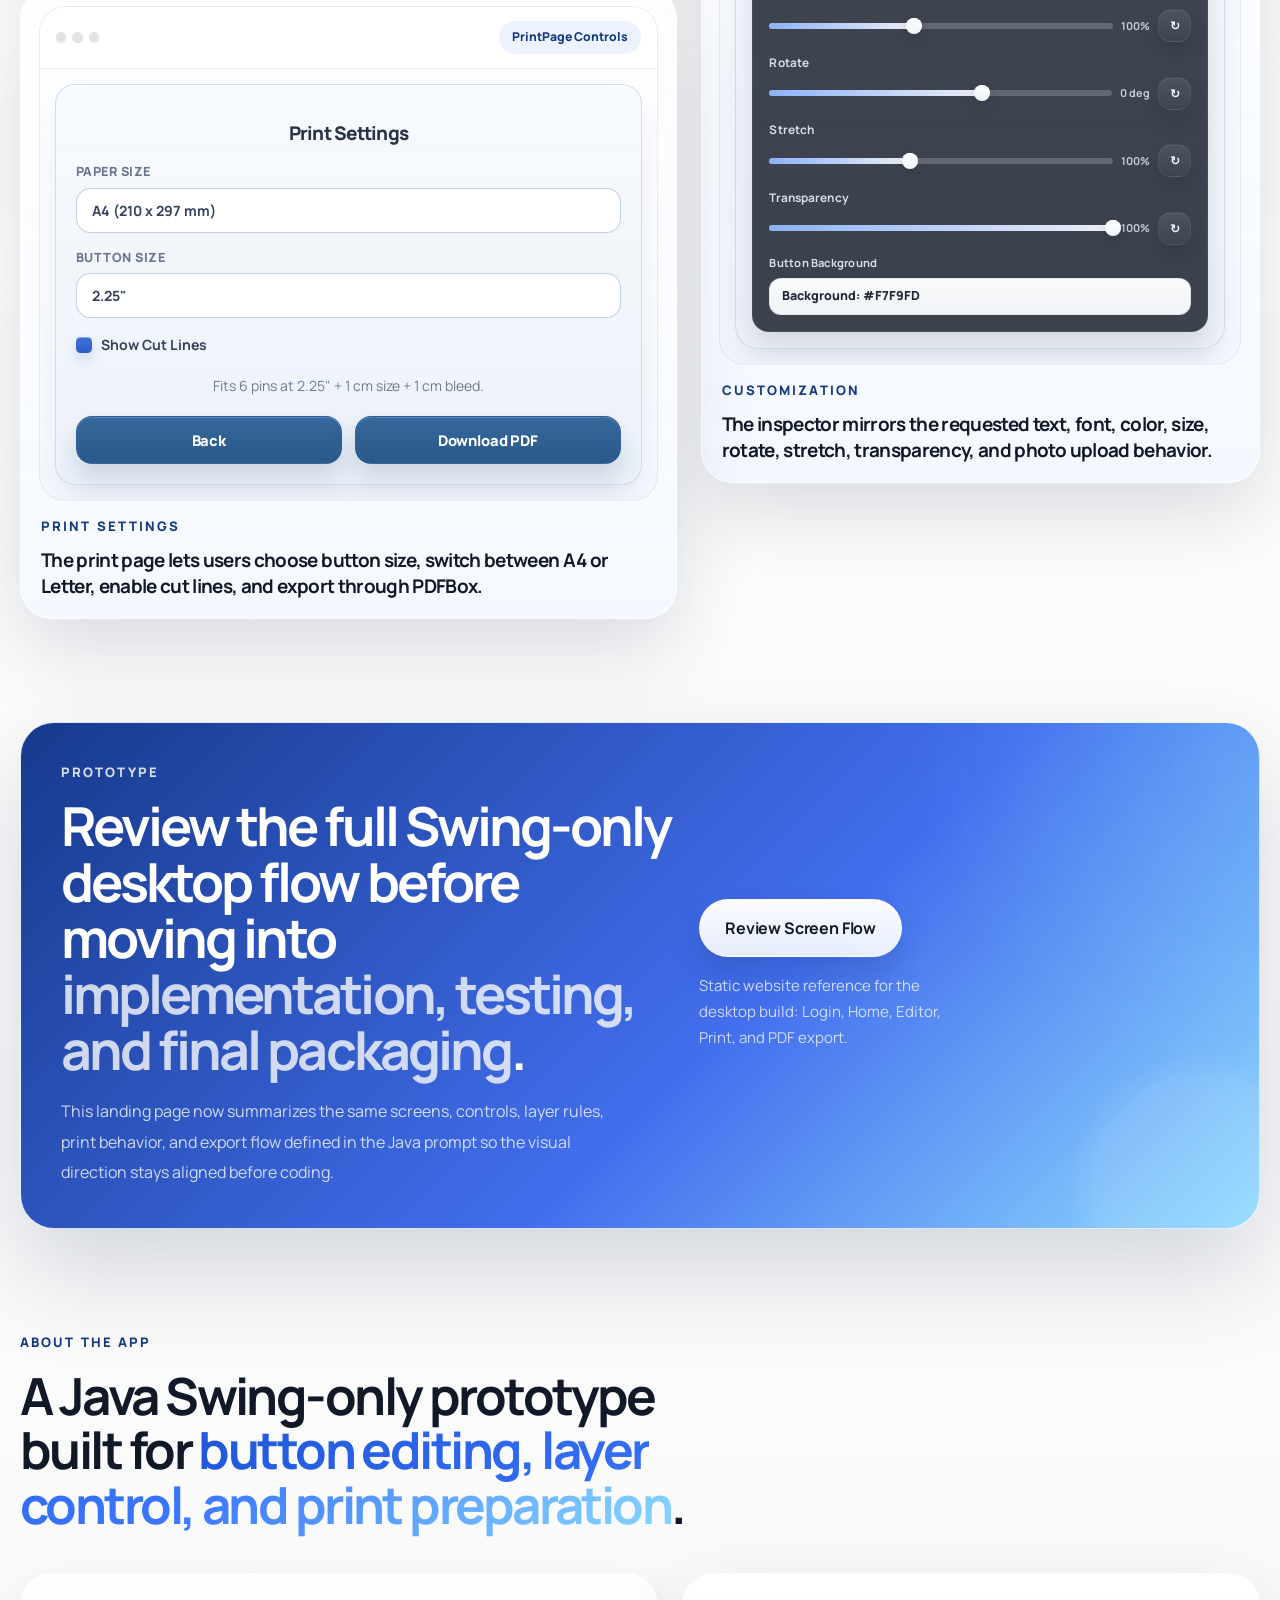
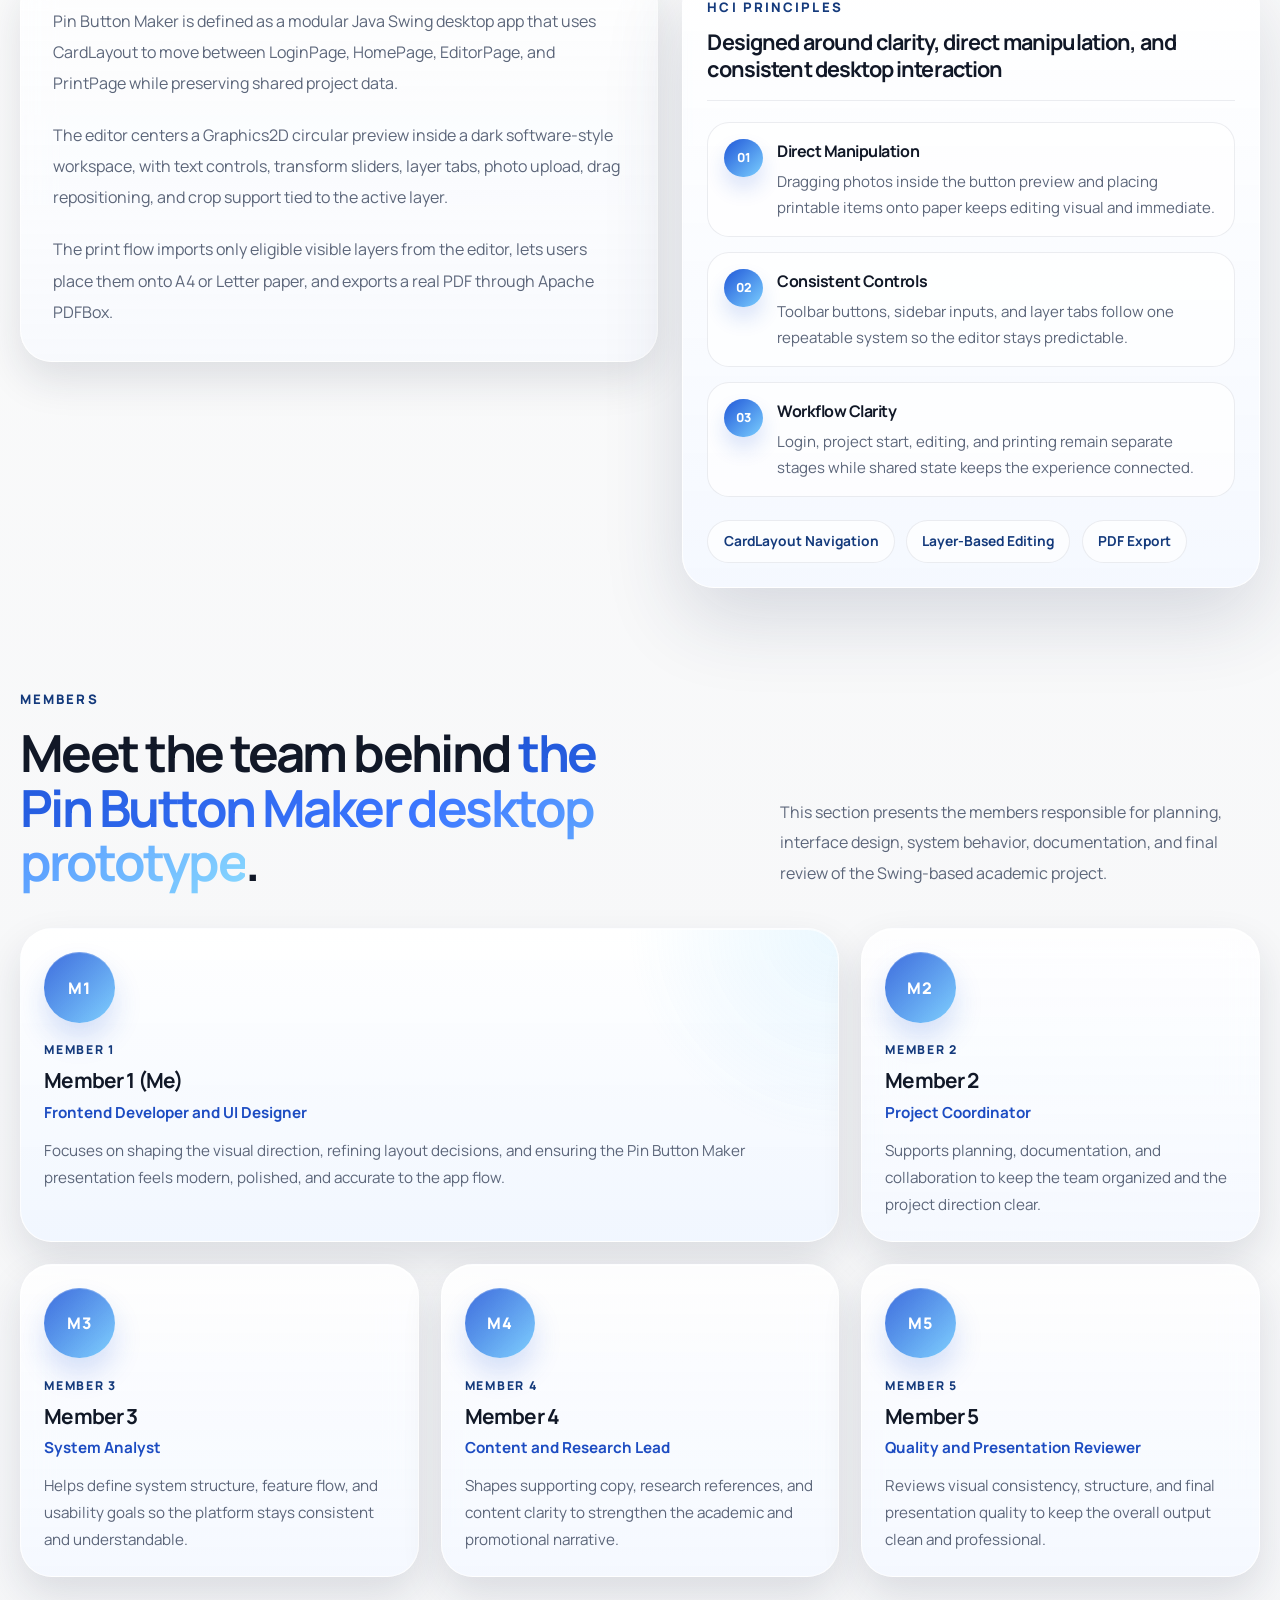
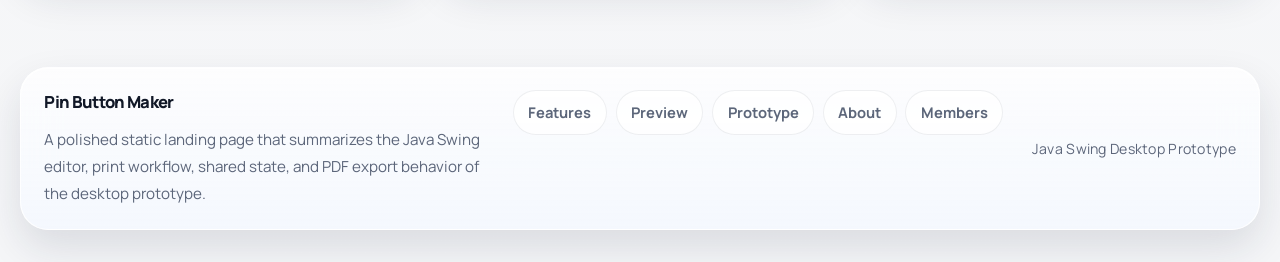
==== commit 1a3b228b: "removed photo on editor controls" ====
--- a/frontend/index.html
+++ b/frontend/index.html
@@ -85,13 +85,6 @@
                 <span>Add Text</span>
                 <span>Home</span>
               </div>
-              <figure class="preview-card-reveal">
-                <img
-                  class="preview-card-reveal-image"
-                  src="assets/pin-button-maker-editor-preview.png"
-                  alt="Full Pin Button Maker desktop editor layout"
-                />
-              </figure>
               <p class="card-note">
                 The Swing editor keeps save, load, upload, real-size, print,
                 and log-out actions pinned to one dark command bar.
@@ -181,21 +174,11 @@
 
             <article class="preview-layer preview-card preview-card-insights">
               <p class="card-kicker">Print Layout</p>
-              <div class="sheet-mini" aria-hidden="true">
-                <div class="sheet-mini-inner">
-                  <span class="sheet-mini-pin"></span>
-                  <span class="sheet-mini-pin"></span>
-                  <span class="sheet-mini-pin"></span>
-                  <span class="sheet-mini-pin"></span>
-                  <span class="sheet-mini-pin"></span>
-                  <span class="sheet-mini-pin"></span>
-                </div>
-              </div>
-              <figure class="preview-card-reveal">
+              <figure class="preview-card-photo-frame">
                 <img
-                  class="preview-card-reveal-image"
+                  class="preview-card-photo-image"
                   src="assets/print.png"
-                  alt="Full Pin Button Maker desktop editor layout"
+                  alt="Pin Button Maker print layout preview"
                 />
               </figure>
               <p class="card-note">
--- a/frontend/styles.css
+++ b/frontend/styles.css
@@ -909,8 +909,44 @@
 .preview-card-insights {
   top: 1rem;
   right: -2.3rem;
+  width: 16.8rem;
+  padding: 0.72rem;
   transform: rotate(9deg);
   z-index: 1;
+}
+
+.preview-card-photo-frame {
+  margin: 0.45rem 0 0;
+}
+
+.preview-card-photo-image {
+  display: block;
+  width: 100%;
+  height: auto;
+  border: 1px solid rgba(201, 214, 234, 0.9);
+  border-radius: 1.2rem;
+  background:
+    linear-gradient(180deg, rgba(246, 249, 254, 0.98), rgba(231, 237, 246, 0.96));
+  box-shadow:
+    inset 0 1px 0 rgba(255, 255, 255, 0.88),
+    0 16px 30px rgba(27, 44, 83, 0.12);
+  object-fit: contain;
+  object-position: center;
+  transition: transform 220ms ease, box-shadow 220ms ease;
+}
+
+.preview-card-insights:hover .preview-card-photo-image,
+.preview-card-insights:focus-within .preview-card-photo-image {
+  transform: translateY(-2px);
+  box-shadow:
+    inset 0 1px 0 rgba(255, 255, 255, 0.9),
+    0 20px 36px rgba(27, 44, 83, 0.16);
+}
+
+.preview-card-insights .card-note {
+  margin-top: 0.55rem;
+  font-size: 0.78rem;
+  line-height: 1.5;
 }
 
 .preview-card-library {
@@ -4318,6 +4354,7 @@
   .preview-card-insights {
     top: 2.8rem;
     right: 0;
+    width: 14.4rem;
   }
 
   .preview-card-library {
